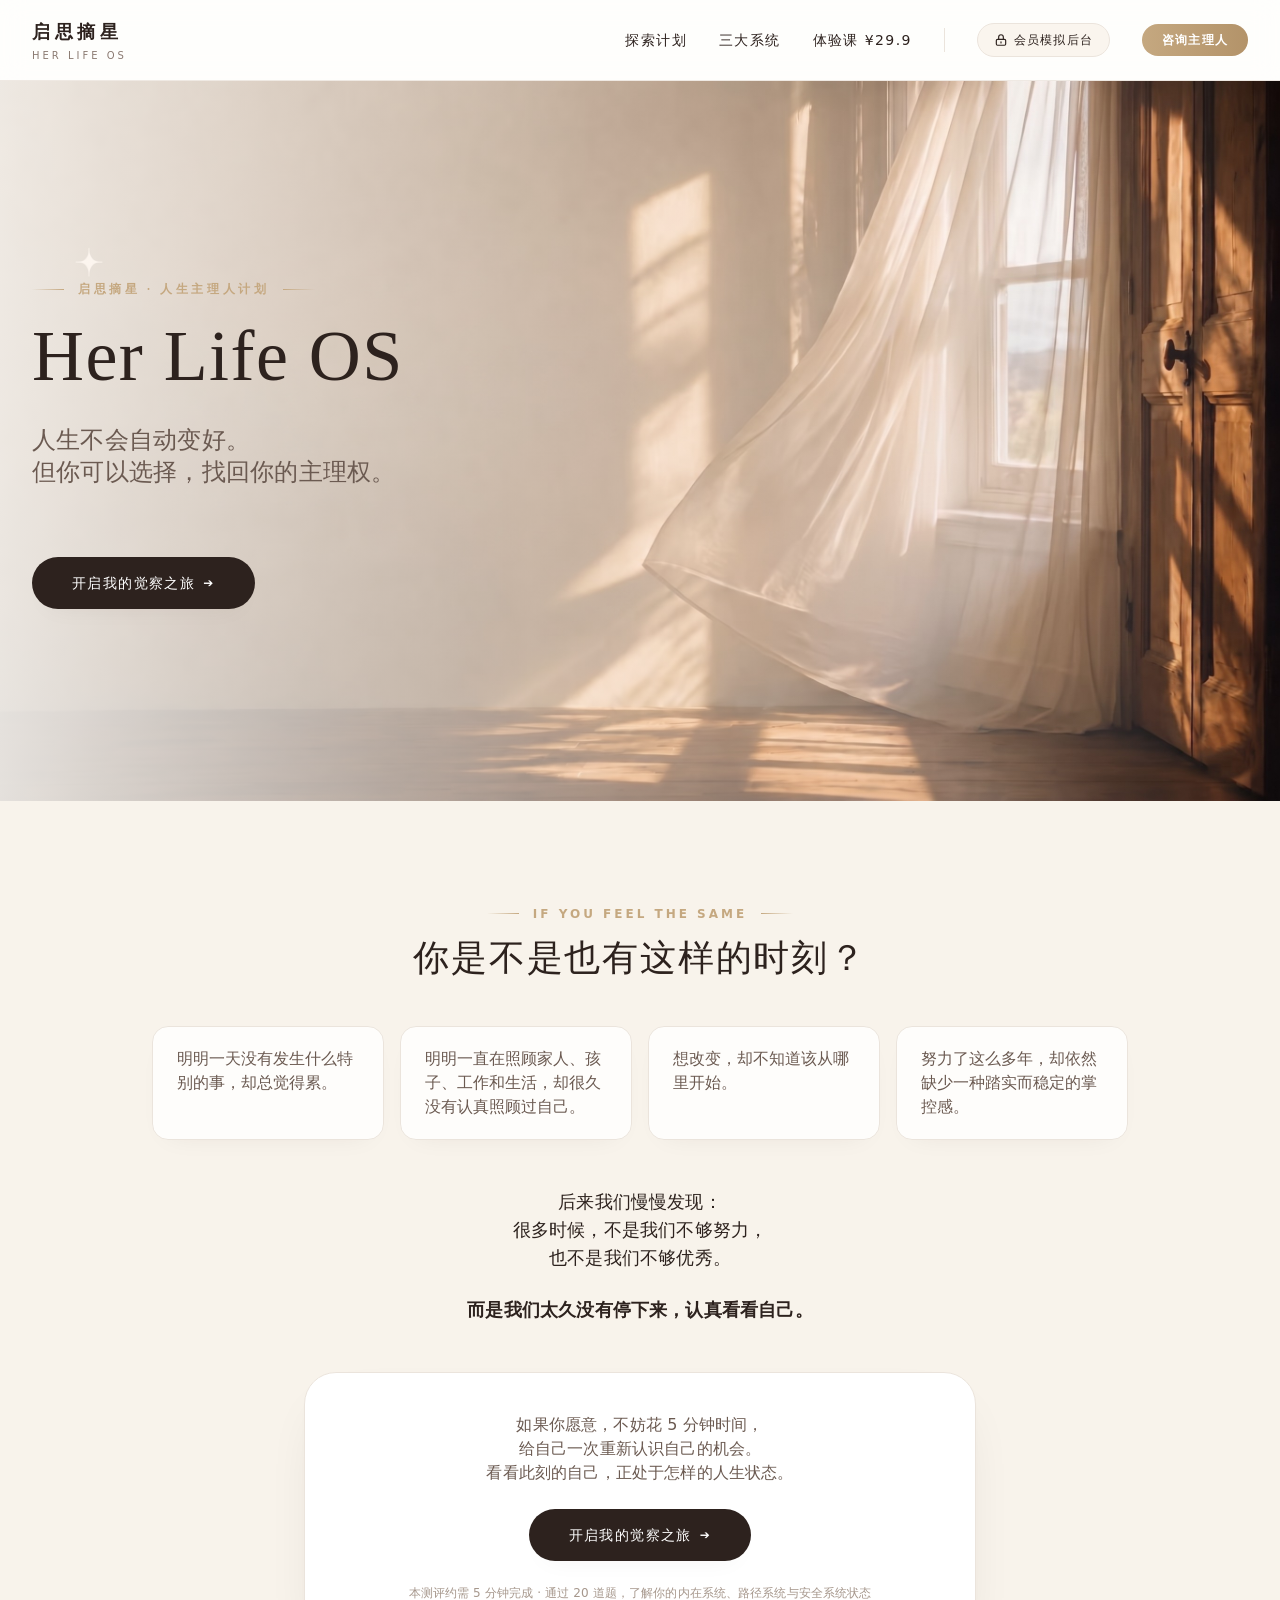
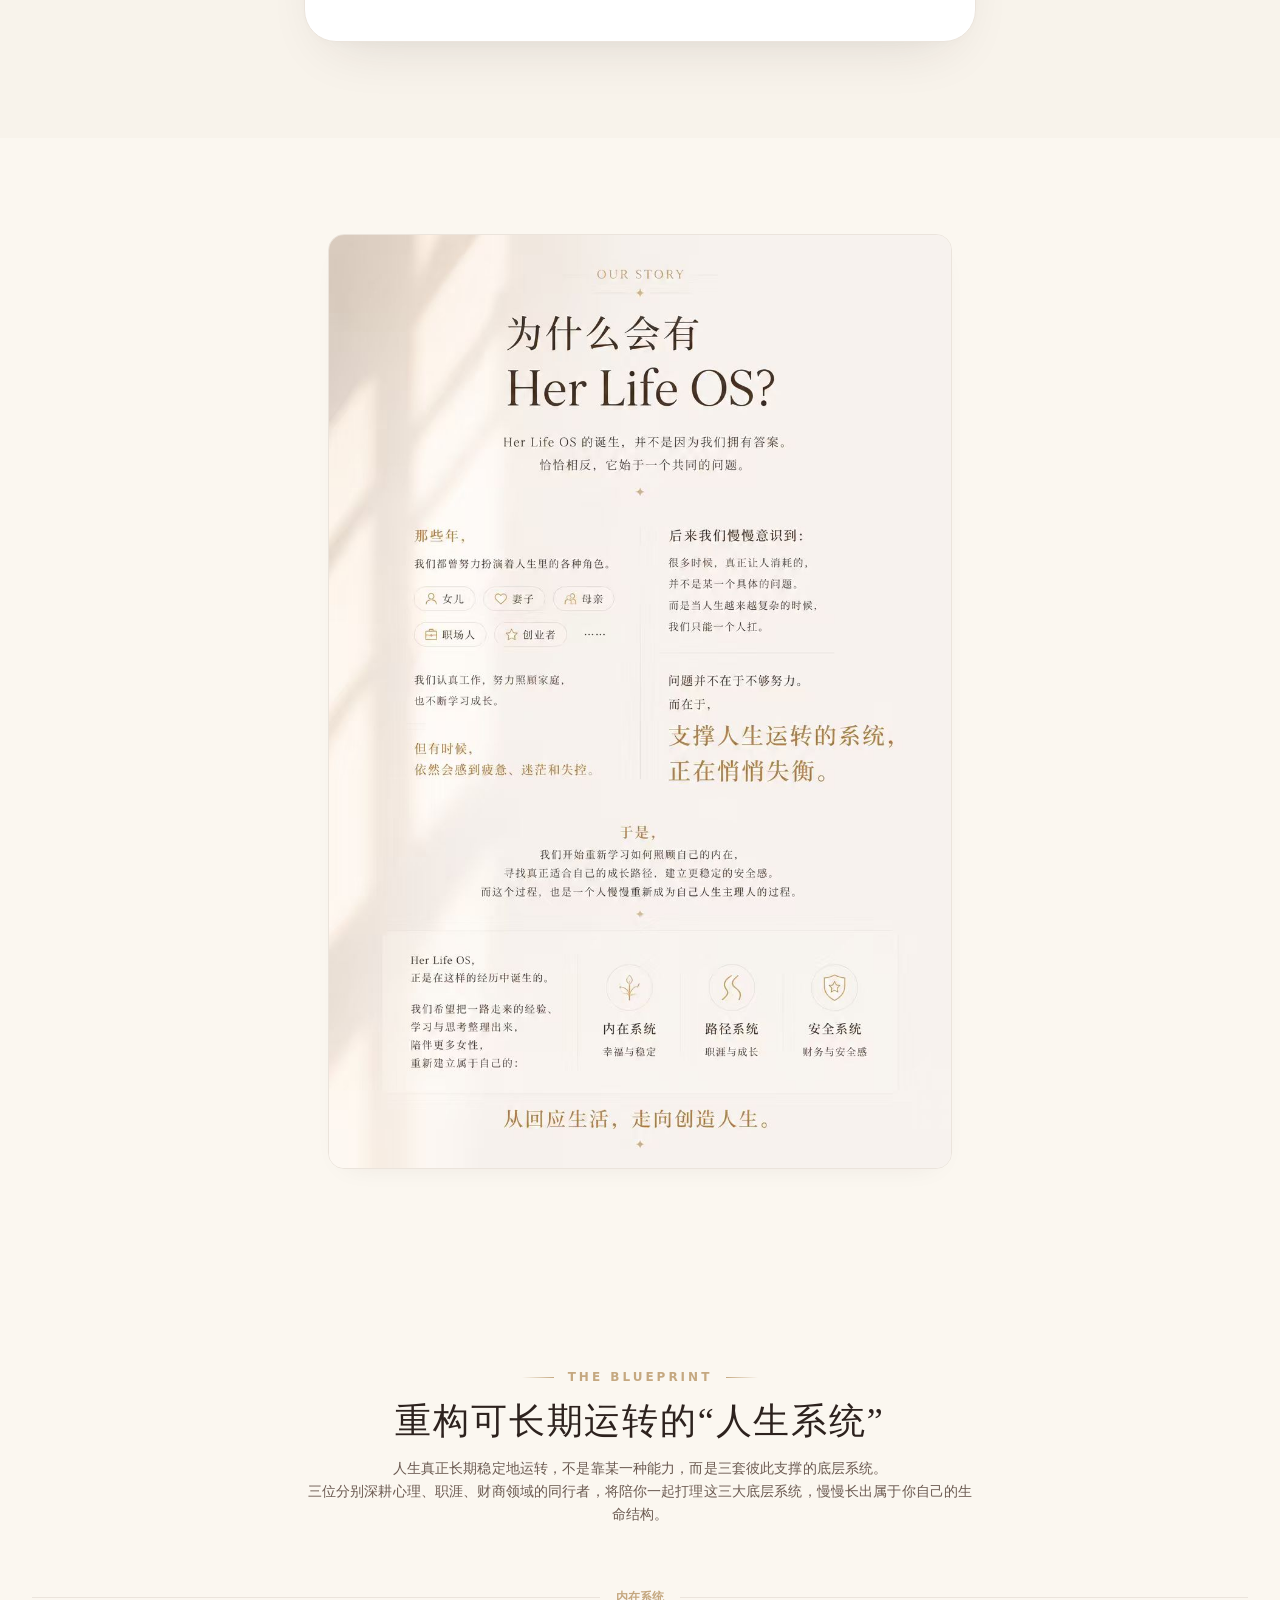
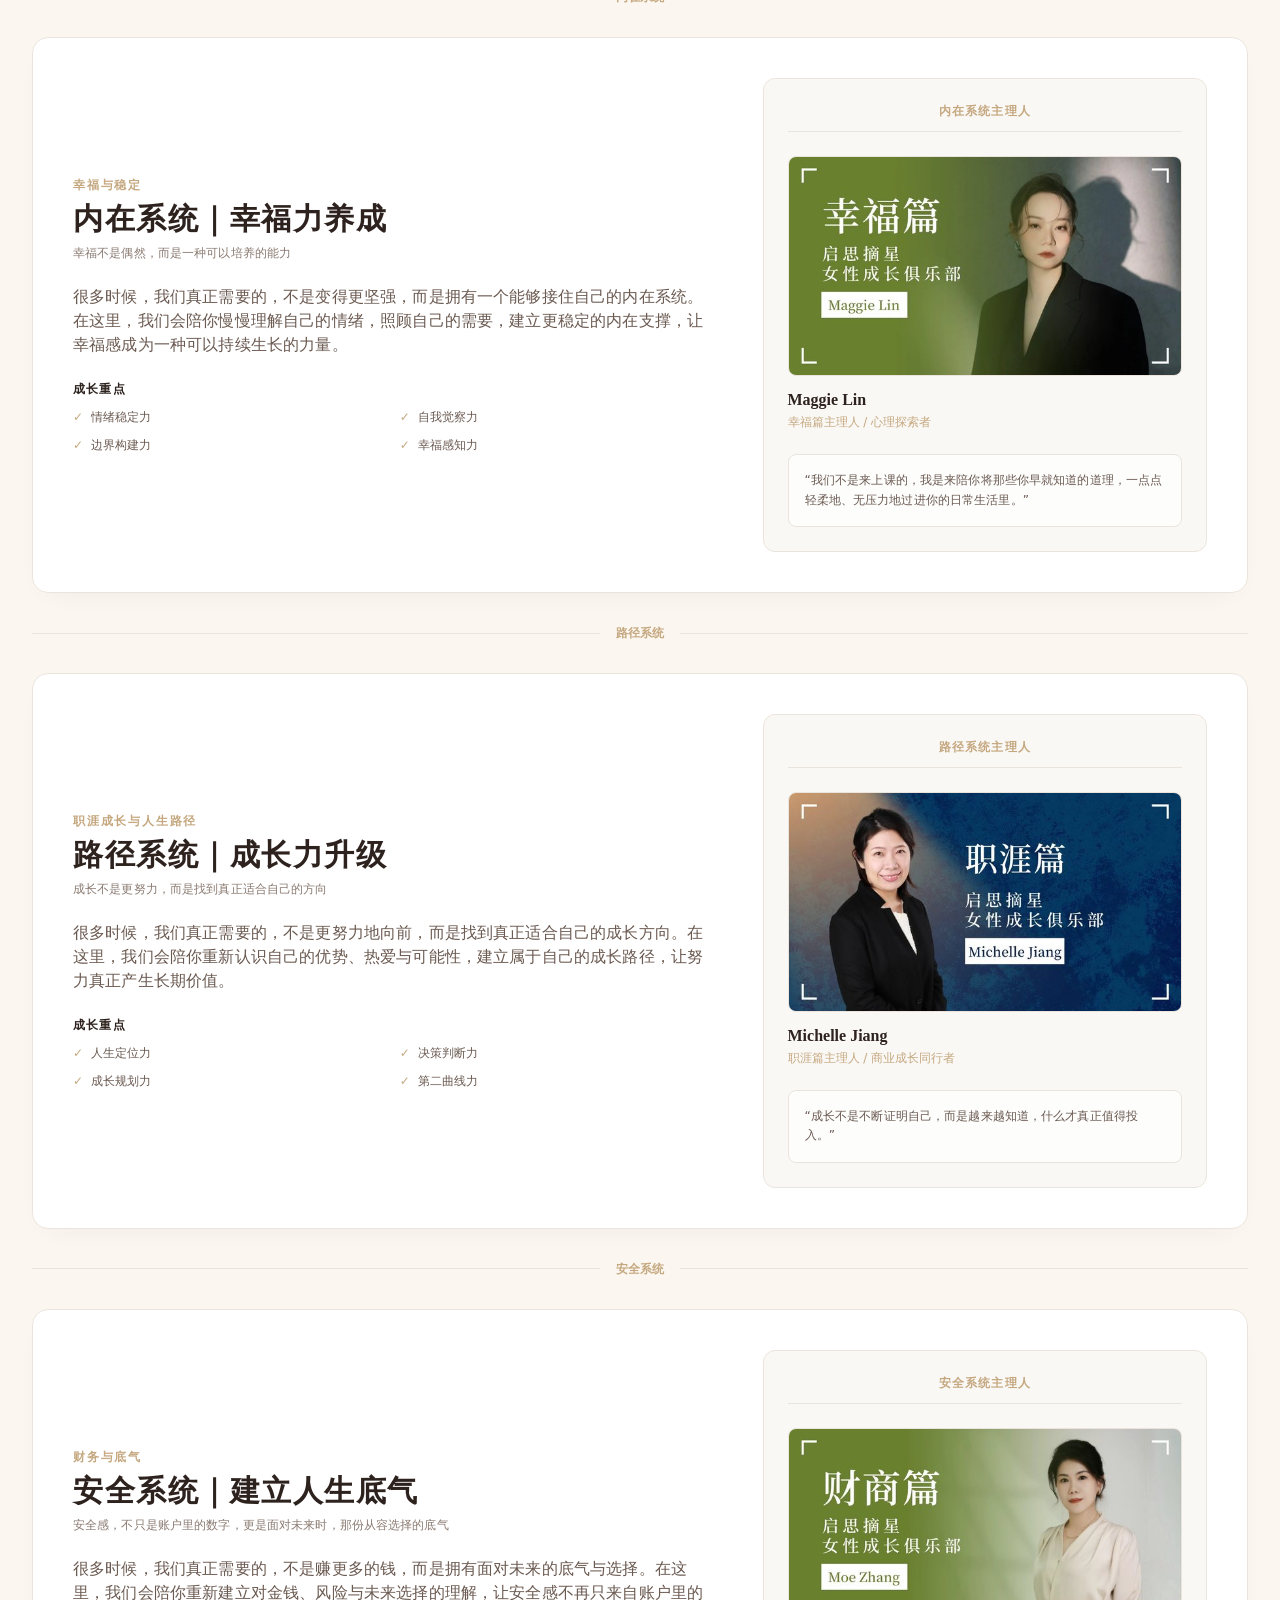
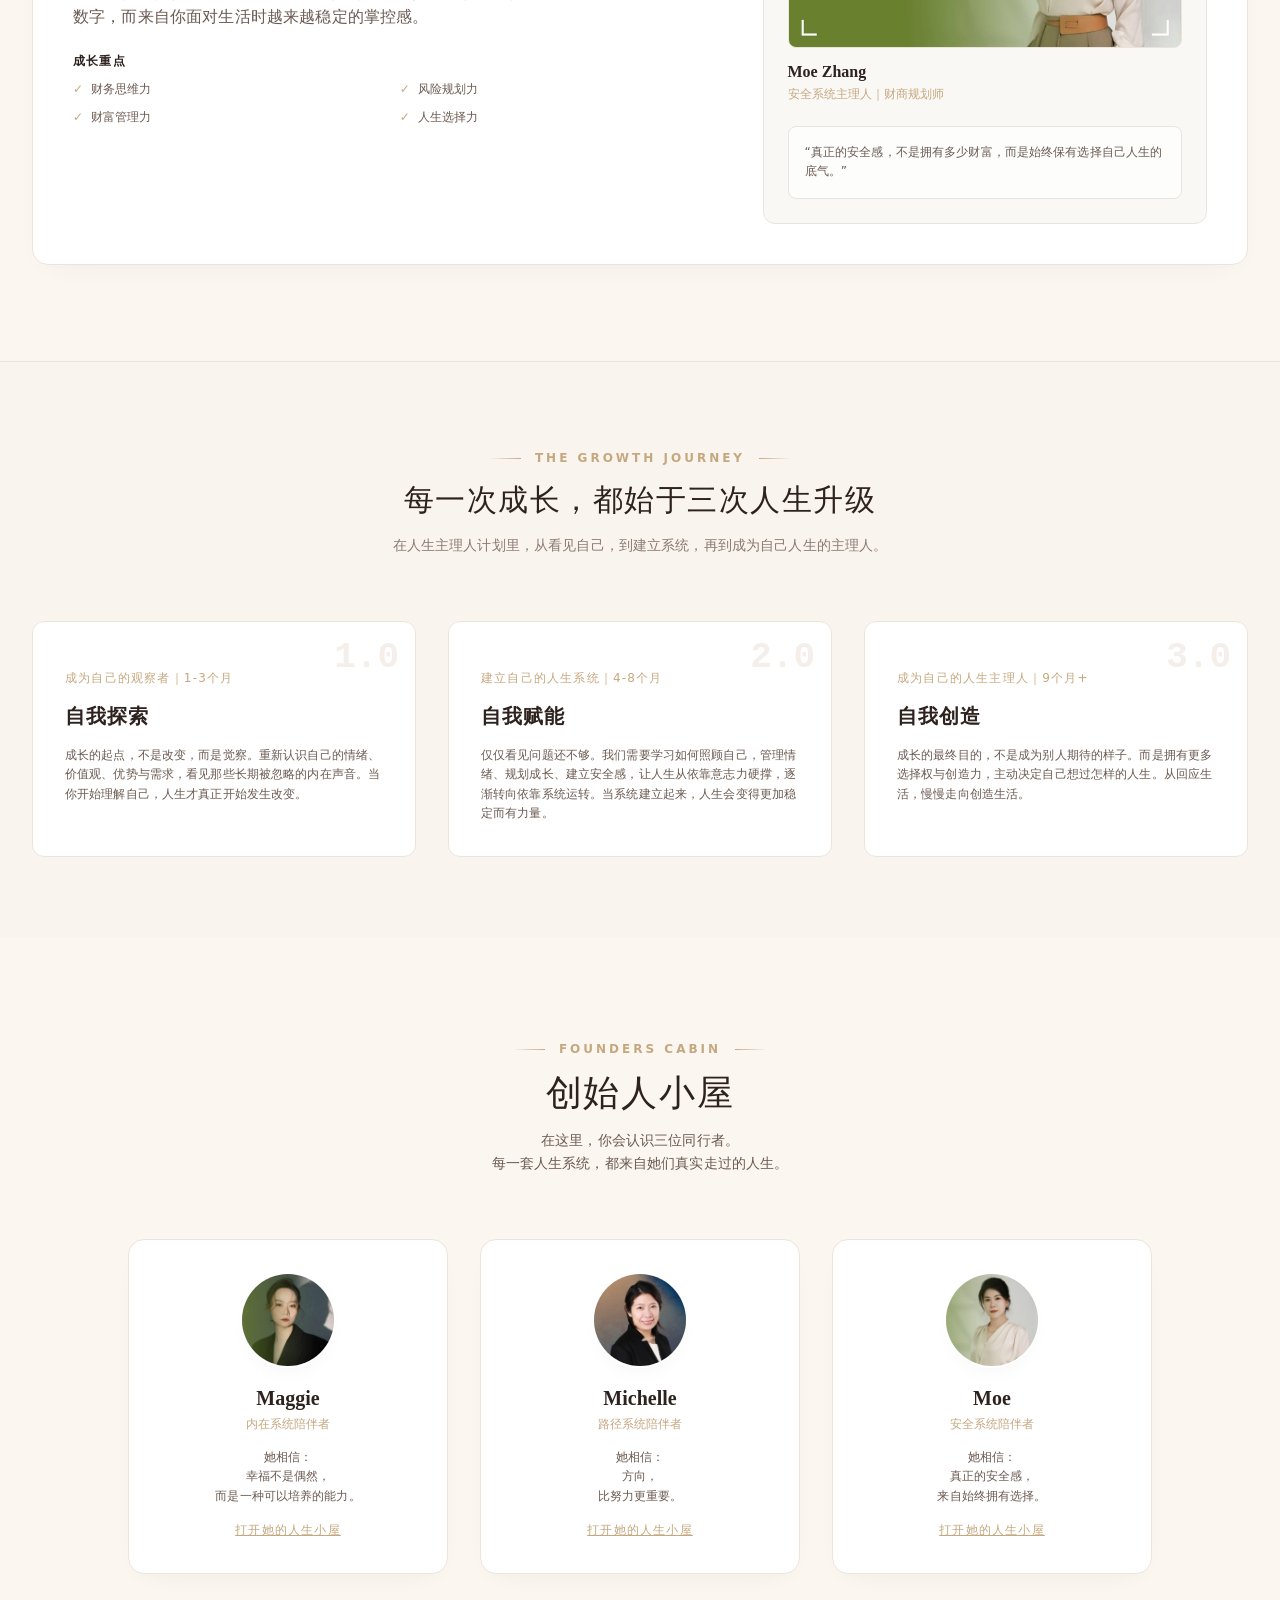
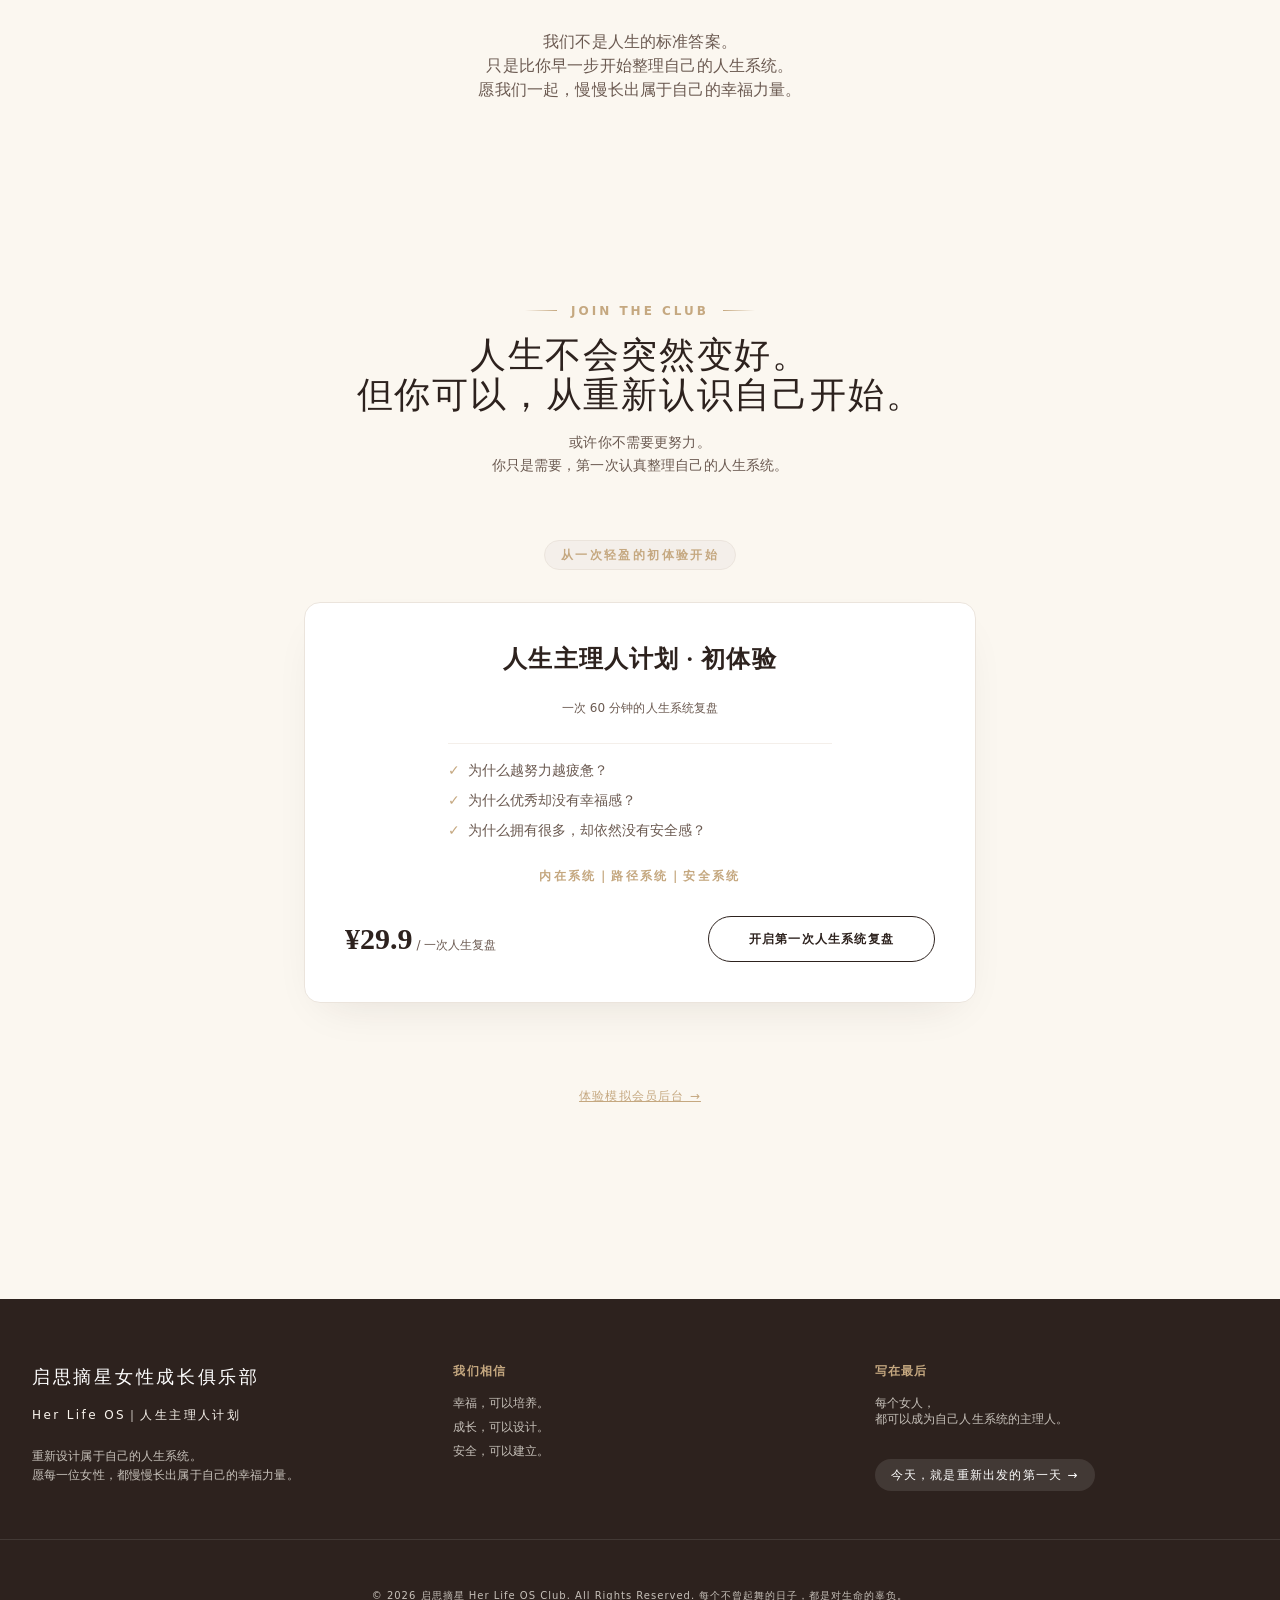
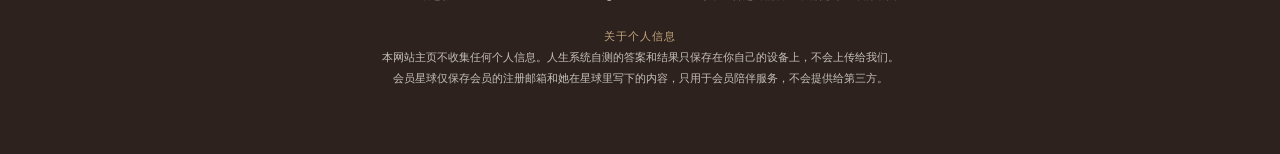
==== index.html @ 141ee5c8 "主页：删除没有入口的旧会员后台原型（约 400 行） Co-Authored-By: Claude Fable 5.2 <noreply@anthropic.com>" ====
<!DOCTYPE html>
<html lang="zh-CN" class="scroll-smooth">
<head>
  <meta charset="UTF-8">
  <meta name="viewport" content="width=device-width, initial-scale=1.0">
  <title>启思摘星 Her Life OS — 人生系统主理人计划</title>
  <meta name="description" content="启思摘星女性成长俱乐部｜Her Life OS 人生主理人计划。从内在系统、路径系统、安全系统出发，重新设计属于自己的人生系统。">
  <meta property="og:type" content="website">
  <meta property="og:url" content="https://herlifeosclub.com/">
  <meta property="og:title" content="启思摘星 Her Life OS — 人生系统主理人计划">
  <meta property="og:description" content="每个女人，都可以成为自己人生系统的主理人。从内在、路径、安全三大系统出发，重新认识自己。">
  <meta property="og:image" content="https://herlifeosclub.com/images/img01.jpg">
  
  <!-- 1. 采用无拦截风险、全球极速 CDN 的静态 Tailwind CSS 样式表，彻底解决 iOS Safari 脚本封杀导致的白屏 -->
  <link rel="stylesheet" href="style.css">
  
  <!-- 2. 挂载 Alpine.js 用于交互 (带 defer 按序延迟启动) -->
  

  <!-- 3. 为静态 Tailwind 补充专属的 custom 调色板与 iPhone WebKit 兼容地基 -->
  






  <style>
    /* v2 修改建议 */
    html, body { background-color: #FBF7F0 !important; color: #2D221E; }
    #about{min-height:80vh !important;}
    .hero-overlay{background:linear-gradient(to bottom, rgba(253,251,247,0.80), rgba(253,251,247,0.55) 50%, rgba(253,251,247,0.92)) !important;}
    @media(min-width:1024px){.hero-overlay{background:linear-gradient(to right, rgba(253,251,247,0.88), rgba(253,251,247,0.35) 55%, transparent) !important;}}
    .av-noimg{display:flex;align-items:center;justify-content:center;}
    .av-noimg::after{content:attr(data-n);font-family:Georgia,'Songti SC',serif;font-size:14px;letter-spacing:.04em;color:#7A5C44;}
    /* 创始人小屋：网页文字版（素材取自 Maggie 设计的原图） */
    .f-modal-box{max-width:860px !important;}
    #modal-maggie .f-modal-box,#modal-maggie .f-modal-close{background:#FBF7F3;}
    #modal-michelle .f-modal-box,#modal-michelle .f-modal-close{background:#F9F5F2;}
    #modal-moe .f-modal-box,#modal-moe .f-modal-close{background:#F8F3EF;}
    .cabin{position:relative;overflow:hidden;padding:4px 22px 26px;color:#33291F;font-size:15px;line-height:1.95;border-radius:0 0 20px 20px;}
    .cabin,.cabin *{box-sizing:border-box;}
    .cabin p{margin:0;} .cabin ul{margin:0;padding:0;list-style:none;}
    .cabin img{mix-blend-mode:multiply;}
    .cb-plant{position:absolute;top:0;right:0;height:250px;width:auto;pointer-events:none;-webkit-mask-image:linear-gradient(to bottom,#000 80%,transparent),linear-gradient(to left,#000 45%,transparent);-webkit-mask-composite:source-in;mask-image:linear-gradient(to bottom,#000 80%,transparent),linear-gradient(to left,#000 45%,transparent);mask-composite:intersect;}
    .cb-head{position:relative;text-align:center;}
    .cb-title{font-family:'Songti SC','Noto Serif SC','Source Han Serif SC','STSong',Georgia,serif !important;font-size:28px;letter-spacing:.14em;color:#2D221E;font-weight:700;margin:0;}
    .cb-sub{font-size:13px;letter-spacing:.22em;color:#5B6B4A;margin-top:6px !important;}
    .cb-quote{font-family:'Songti SC','Noto Serif SC','Source Han Serif SC','STSong',Georgia,serif;font-size:20px;line-height:1.8;color:#4A5D3A;font-weight:600;margin:18px 0 6px !important;}
    .cb-quote::before{content:'“';color:#B0764A;margin-right:.2em;font-size:1.5em;line-height:0;vertical-align:-.2em;}
    .cb-quote::after{content:'”';color:#B0764A;margin-left:.1em;font-size:1.5em;line-height:0;vertical-align:-.2em;}
    .cb-portrait{display:block;width:220px;max-width:62%;height:auto;margin:10px auto 0;}
    .cb-sign{display:block;height:46px;width:auto;margin:2px auto 8px;}
    .cb-creds li{font-size:14.5px;line-height:1.7;padding:3px 0;}
    .cb-creds li::before{content:'✦';color:#B0764A;font-size:.7em;margin-right:.6em;vertical-align:.15em;}
    .cb-explore{margin-top:12px;padding-top:12px;border-top:1px solid #EADFD5;font-size:14.5px;}
    .cb-explore b{display:block;font-family:'Songti SC','Noto Serif SC','Source Han Serif SC','STSong',Georgia,serif;letter-spacing:.1em;}
    .cb-explore i{font-style:normal;color:#B9A898;margin:0 .35em;}
    .cb-h2{font-family:'Songti SC','Noto Serif SC','Source Han Serif SC','STSong',Georgia,serif !important;text-align:center;font-size:23px;letter-spacing:.3em;color:#2D221E;margin:30px 0 14px;font-weight:700;}
    .cb-h2::after{content:'';display:block;width:56px;height:1px;background:#C5A880;margin:10px auto 0;}
    .cb-row{border-top:1px solid #EADFD5;padding:20px 0;}
    .cb-k{display:flex;align-items:center;gap:12px;margin-bottom:10px;}
    .cb-n{font-family:Georgia,'Times New Roman',serif;font-size:32px;line-height:1;color:#4A5D3A;}
    .cb-k svg{width:30px;height:30px;flex:none;fill:none;stroke:#B0764A;stroke-width:1.2;stroke-linecap:round;stroke-linejoin:round;}
    .cb-k b{font-family:'Songti SC','Noto Serif SC','Source Han Serif SC','STSong',Georgia,serif;font-size:17px;line-height:1.55;color:#2D221E;}
    .cb-k b br{display:none;}
    .cb-t p+p,.cb-t ul+p,.cb-t p+ul{margin-top:.7em;}
    .cb-t em{font-style:normal;font-weight:700;color:#4A5D3A;}
    .cb-t li{padding-left:1.2em;position:relative;letter-spacing:.06em;}
    .cb-t li::before{content:'';position:absolute;left:.2em;top:.85em;width:6px;height:6px;border-radius:50%;background:#4A5D3A;}
    .cb-big{font-family:'Songti SC','Noto Serif SC','Source Han Serif SC','STSong',Georgia,serif;font-size:20px;font-weight:700;color:#4A5D3A;letter-spacing:.06em;}
    .cb-card{background:#F2E8DF;border-radius:18px;overflow:hidden;margin-top:6px;}
    .cb-card img{display:block;width:100%;height:150px;object-fit:cover;mix-blend-mode:normal;-webkit-mask-image:linear-gradient(to bottom,#000 55%,transparent);mask-image:linear-gradient(to bottom,#000 55%,transparent);}
    .cb-card>div{padding:6px 22px 18px;}
    .cb-c1 b{display:block;font-family:'Songti SC','Noto Serif SC','Source Han Serif SC','STSong',Georgia,serif;font-size:19px;letter-spacing:.1em;color:#2D221E;margin-bottom:6px;}
    .cb-c2{border-top:1px dashed #DCCDBF;padding-top:16px !important;font-family:'Kaiti SC','STKaiti','KaiTi','Songti SC','Noto Serif SC','Source Han Serif SC','STSong',Georgia,serif;font-size:18px;line-height:1.9;letter-spacing:.12em;color:#4A5D3A;}
    .cb-c2 span{display:block;text-align:right;font-family:'Snell Roundhand','Segoe Script','Brush Script MT',cursive;font-size:20px;letter-spacing:0;color:#B0764A;}
    .cb-more{background:#F3EBE4;border-radius:16px;margin-top:12px;padding:12px 18px;display:flex;flex-wrap:wrap;justify-content:center;align-items:center;gap:4px 18px;font-size:14.5px;}
    .cb-more b{font-family:'Songti SC','Noto Serif SC','Source Han Serif SC','STSong',Georgia,serif;letter-spacing:.12em;}
    .cb-orig{display:block;text-align:center;margin-top:16px;font-size:12px;letter-spacing:.15em;color:#9A8070;text-decoration:underline;text-underline-offset:4px;}
    @media(max-width:719px){.f-modal-overlay{padding:.6rem !important;}.f-modal-box{max-height:94vh !important;}}
    @media(min-width:720px){
      .cabin{padding:8px 44px 34px;}
      .cb-plant{height:300px;}
      .cb-head{display:grid;grid-template-columns:1fr 230px 1fr;gap:26px;align-items:center;text-align:left;padding-right:34px;}
      .cb-portrait{width:100%;max-width:none;margin:0;}
      .cb-sign{margin:0 0 10px;}
      .cb-quote{margin-top:26px !important;}
      .cb-row{display:grid;grid-template-columns:250px 1fr;gap:26px;padding:24px 0;}
      .cb-k{align-items:flex-start;margin:0;} .cb-k b br{display:inline;} .cb-k b{padding-top:2px;}
      .cb-t .ln{display:block;}
      .cb-card{display:grid;grid-template-columns:210px 1.05fr 1fr;align-items:center;}
      .cb-card img{height:100%;min-height:170px;-webkit-mask-image:linear-gradient(to right,#000 55%,transparent);mask-image:linear-gradient(to right,#000 55%,transparent);}
      .cb-card>div{padding:20px 22px;}
      .cb-c1 .ln{display:block;}
      .cb-c2{border-top:0;border-left:1px dashed #DCCDBF;font-size:16px;letter-spacing:.06em;}
      .cb-t{font-size:14.5px;}
    }
    /* 三次人生升级卡片质感 */
    .upgrade-card{cursor:pointer;transition:transform .45s cubic-bezier(.22,1,.36,1), box-shadow .45s ease, border-color .45s ease, background-color .45s ease;}
    .upgrade-card::before{content:'';position:absolute;top:0;left:0;right:0;height:3px;background:linear-gradient(90deg,transparent 8%,#C5A880 50%,transparent 92%);opacity:0;transition:opacity .45s ease;}
    .upgrade-card::after{content:'';position:absolute;inset:0;background:radial-gradient(120% 90% at 85% 0%, rgba(197,168,128,0.10), transparent 55%);opacity:0;transition:opacity .45s ease;pointer-events:none;}
    .upgrade-card:hover{transform:translateY(-8px);border-color:#C5A880 !important;box-shadow:0 32px 64px -28px rgba(45,34,30,0.28), 0 0 0 1px rgba(197,168,128,0.30) !important;}
    .upgrade-card:hover::before,.upgrade-card:hover::after{opacity:1;}
    .upgrade-card:active{transform:translateY(-3px) scale(0.985);}
    .upgrade-card .up-num{transition:color .45s ease, transform .45s cubic-bezier(.22,1,.36,1);}
    .upgrade-card:hover .up-num{color:#E3CFA6 !important;transform:scale(1.12) translateY(-2px);}
  </style>
</head>
<body class="bg-bgWarm text-primary font-sans selection:bg-accent-light selection:text-primary relative overflow-x-hidden">

  <!-- ==========================================
      👑 ALPINEJS 全局状态管理器 (合并官网、会员模拟、20题精细自测状态)
      ========================================== -->
  <div x-data="{
    viewMode: 'visitor', // visitor: 品牌官网 | member: 会员后台 | quiz: 20题自测状态
    mobileMenuOpen: false,
    contactModalOpen: false,
    
    activeSystem: 'inner',
    founderOpen: null,
    
    // 会员中心 Tab
    memberTab: '自习室',
    isPlaying: false,
    audioProgress: 35,
    myAssignment: '',
    assignmentSubmitted: false,
    
    // 每日重启打卡
    dailyEnergy: '⛅ 正常运行',
    dailyIntention: '',
    meditationChecked: false,
    readingChecked: false,
    reflectionChecked: false,
    dailyLogSubmitted: false,
    unlockedBadge: false,
    
    // 1对3创始陪伴舱：第4人是会员自己，前3人正是俱乐部的 3 位联合创始人！(Maggie, Michelle, Moe)
    groupFlowers: { Maggie: 12, Michelle: 8, Moe: 15, You: 6 },
    receivedFlowers: { Maggie: false, Michelle: false, Moe: false },
    
    // 🌟 星愿瓶 - 分类收集星星
    starJar: {
        checkin: 0,   // 打卡星 (dusty rose)
        learn: 0,     // 学习星 (warm yellow)
        feel: 0,      // 感触星 (sage green)
        insight: 0    // 洞见星 (brown)
    },
    totalStars() {
        return this.starJar.checkin + this.starJar.learn + this.starJar.feel + this.starJar.insight;
    },
    addStar(type) {
        if (this.starJar[type] !== undefined) {
            this.starJar[type]++;
            this.saveStarJar();
            this.spawnStar(type);
        }
    },
    saveStarJar() {
        try { localStorage.setItem('hlos_starjar', JSON.stringify(this.starJar)); } catch(e){}
    },
    loadStarJar() {
        try {
            const s = localStorage.getItem('hlos_starjar');
            if (s) this.starJar = JSON.parse(s);
        } catch(e){}
    },
    spawnStar(type) {
        const colors = { checkin:'#EFA6B8', learn:'#F0C95E', feel:'#9FCBA6', insight:'#A6B6E6' };
        const jar = document.getElementById('star-jar-stars');
        if (!jar) return;
        const star = document.createElement('div');
        star.textContent = '★';
        star.style.cssText = `position:absolute;color:${colors[type]};text-shadow:0 -1px 0 rgba(255,255,255,0.5),0 1.5px 2px rgba(90,60,40,0.3);font-size:${14+Math.random()*8}px;left:${15+Math.random()*70}%;top:-20px;opacity:0;transition:all 1.2s cubic-bezier(.3,.7,.4,1);pointer-events:none;`;
        jar.appendChild(star);
        requestAnimationFrame(() => {
            star.style.top = `${40+Math.random()*50}%`;
            star.style.opacity = '1';
        });
    },
    encourageText() {
        const t = this.totalStars();
        if (t === 0) return '你的星空，正在等待第一颗星 ✦';
        if (t < 5) return '星星开始亮起来了，继续呀 ✦';
        if (t < 15) return '你的星空越来越亮了 ✦';
        if (t < 30) return '好闪耀！你在认真经营自己的人生 ✦';
        return '满天星光，都是你努力的痕迹 ✦';
    },
    
    // ==========================================
    // 🌸 20题人生系统精细自测专属 Alpine 状态与数据
    // ==========================================
    quizIndex: 0,
    quizFinished: false,
    quizAnswers: [],
    quizScores: { inner: 0, path: 0, safety: 0 },
    quizCountMap: { inner: 7, path: 7, safety: 6 },
    quizKeyMap: { inner: '内在系统', path: '路径系统', safety: '安全系统' },
    analysisResult: { typeName: '', typeIcon: '', summary: '', body: '', invite: '' },
    
    // 经过柔化重塑、充满温度的 20 题温润觉察题库
    questions: [
        // ==================== 内在系统 (inner: 7题) ====================
        { 
            text: '在独处或闲下来的时候，我能安享片刻的平静，而不会总觉得有股焦虑催着自己去忙点什么。', 
            hint: '是否一停下来不忙碌，就会产生“虚度光阴”的自责与负罪感？',
            type: 'inner', 
            category: '内在感知' 
        },
        { 
            text: '当情绪低落或波动时，我能温柔地抱抱自己，而不是责怪自己“太敏感”或“不够坚强”。', 
            hint: '情绪低落时，习惯性选择理智压抑、逃避它，或者责备自己不够坚强。',
            type: 'inner', 
            category: '情绪自洽' 
        },
        { 
            text: '面对身边的声音、期待或评判，我有一道温和的保护网，不太会轻易怀疑自己的价值。', 
            hint: '经常因为伴侣、同事或老板的一句负面反馈，陷入整天的自我反省与心神内耗。',
            type: 'inner', 
            category: '心理边界' 
        },
        { 
            text: '在感到累的时候，我能坦然、不带负罪感地拒绝一些请求，不再为了“懂事”一味迁就别人。', 
            hint: '即使已经精疲力竭，在面对无理要求时，也会因为面子或责任勉强答应、事后后悔。',
            type: 'inner', 
            category: '自我主权' 
        },
        { 
            text: '如果生活突然出现意外、计划被打乱，我能允许自己先有个缓冲，然后慢慢找回生活的呼吸感。', 
            hint: '哪怕遇到一个非常微小的突发插曲，你整周的精神和生活秩序都会随之脱轨吗？',
            type: 'inner', 
            category: '系统弹性' 
        },
        { 
            text: '我生命里有属于自己的“安全树屋”——哪怕只是一个小小爱好，能让系统真正蓄满电力。', 
            hint: '你是否拥有不带任何目的、单纯因为自我喜悦而呼吸和放松的时间？',
            type: 'inner', 
            category: '能量补给' 
        },
        { 
            text: '当身体发出疲惫、紧绷的信号时，我能坦然地允许自己按下暂停键好好休息，不觉得这是“偷懒”。', 
            hint: '失眠频发、肩颈酸痛，但你依然对自己说“咬牙撑住，忙完这段时间再说”。',
            type: 'inner', 
            category: '身心链接' 
        },
        
        // ==================== 路径系统 (path: 7题) ====================
        { 
            text: '我对未来 3-5 年的生活状态，有比较清晰的想象和可落地的计划。', 
            hint: '你是否感觉一直在被生活拖着走、被动“应答”生活，而缺乏掌控方向的踏实感？',
            type: 'path', 
            category: '成长愿景' 
        },
        { 
            text: '在现在的日常里，我能隐约感受到自我的成长和内在价值，而不仅是机械地在打卡上班。', 
            hint: '每天都在从事可复制、机械式的空转劳作，内心逐渐被无意义感吞噬、感到疲惫。',
            type: 'path', 
            category: '智性成长' 
        },
        { 
            text: '除了手头的主线工作，我内心也渴望、或正在尝试摸索一些真正有热情、能长期生长的“小可能”。', 
            hint: '想过开辟新可能，但常因“不知能做什么、怕走错路、没有精力”而停在原地。',
            type: 'path', 
            category: '第二曲线' 
        },
        { 
            text: '面对年龄压力或各种社会竞争，我内心深处依然保有一份底气，相信自己独特的、带不走的核心特质。', 
            hint: '对未来的变数感到极度焦虑，总觉得缺乏一项“随身携带、不依附平台”的核心手艺。',
            type: 'path', 
            category: '核心能力' 
        },
        { 
            text: '在被琐事填满的生活中，我依然能为自己保留哪怕一小段不被打扰的时光，用来吸收新知或静静思考。', 
            hint: '整天被工作群组和零散家务压榨干所有精力，根本抽不出半个小时进行高质量的自我迭代。',
            type: 'path', 
            category: '精力隔离' 
        },
        { 
            text: '我身边的朋友和社交圈，能带给我温和的滋养和有深度的交流，而不是让我在聚会完反而更觉累心。', 
            hint: '社交常常沦为无止境的八卦、攀比或低能倾听，聚会结束后反而倍感空虚。 ',
            type: 'path', 
            category: '成长圈层' 
        },
        { 
            text: '在面对人生中重要的关口时，我能够静下心来听一听内在的声音，做出真正不违背自己心愿的选择。', 
            hint: '换工作、买房、结婚...每一次选择，是因为“大家都是这样”，还是出自你心？',
            type: 'path', 
            category: '决策主权' 
        },
        
        // ==================== 安全系统 (safety: 6题) ====================
        { 
            text: '对于自己的财务状况，我心里有一本清爽的账，清楚知道自己手里握着多少底牌、每月流入流出多少。', 
            hint: '潜意识有些害怕看账单，对具体开支和储蓄增减缺乏精准规划，选择闭上眼模糊应付。',
            type: 'safety', 
            category: '财务觉知' 
        },
        { 
            text: '即使当前的收入被迫按下暂停，我拥有的备用保障，也足够支撑我过好接下来半年体面、温饱的生活。', 
            hint: '一旦工作停摆、项目中止，存款数字带来的恐慌是否会让你立刻感到无法呼吸？',
            type: 'safety', 
            category: '风险冗余' 
        },
        { 
            text: '我为自己或家庭构建了最基础的安全防护（比如合理的健康险或流动资产），能够从容面对可能的变故。', 
            hint: '内心总是害怕生病，害怕自己发生变故后会拖累家庭，却因为拖延没有做出科学规划。',
            type: 'safety', 
            category: '底层防线' 
        },
        { 
            text: '我与物质的关系是放松而理智的，极少在心情沮丧或焦虑时，通过报复性消费来释放压力。', 
            hint: '工作委屈、深夜难受时，总想通过报复性买贵衣服、海量网购或暴饮暴食来寻找代偿。',
            type: 'safety', 
            category: '消费哲学' 
        },
        { 
            text: '在面对重要、或大额的财务分配决策时，我能够坦诚表达内心主张，拥有一份平等的、说“无悔决策”的底气。', 
            hint: '因为经济权相对缺失或让渡，在面临财务主张时常感到底气不足、习惯妥协迁就。',
            type: 'safety', 
            category: '物质底牌' 
        },
        { 
            text: '账户里存留的数字和安全壁垒，能带给我安然入睡的定力，不会经常为未来的生活感到恐慌不安。', 
            hint: '经常因数字没达到期望而产生匮乏感，甚至无法安然入睡，对衰老或意外始终感到惊恐。',
            type: 'safety', 
            category: '财务心理' 
        }
    ],

    nextQuiz(score, type) {
        this.quizAnswers[this.quizIndex] = { score, type };
        if (this.quizIndex < this.questions.length - 1) {
            this.quizIndex++;
        } else {
            this.calculateQuizScores();
            this.analysisResult = this.getFinalAnalysis();
            this.quizFinished = true;
            // 存下结果：入会后第一次登录会员页时，用来帮她预先选好测评类型
            try { localStorage.setItem('hlos_quiz_type', this.analysisResult.typeName); } catch (e) {}
        }
    },
    prevQuiz() {
        if (this.quizIndex > 0) {
            this.quizIndex--;
        }
    },
    calculateQuizScores() {
        this.quizScores = { inner: 0, path: 0, safety: 0 };
        this.quizAnswers.forEach(ans => {
            if (ans) {
                this.quizScores[ans.type] += ans.score;
            }
        });
    },
    getFinalAnalysis() {
        // ===== 可调阈值：整体偏低的判定线（5分量表下的题均分）=====
        // 总体题均分 < LOW_SCORE_THRESHOLD 判定为「全面蓄力型」。
        // 建议区间 2.75–3.25，先用 3.0 上线，积累真实答题数据后再校准。
        const LOW_SCORE_THRESHOLD = 3.0;
        // 均衡度阈值：三系统百分比差 <= BALANCE_SPREAD 视为均衡。
        const BALANCE_SPREAD = 12;

        let pct = {
            inner: Math.round(this.quizScores.inner / (this.quizCountMap.inner * 5) * 100),
            path: Math.round(this.quizScores.path / (this.quizCountMap.path * 5) * 100),
            safety: Math.round(this.quizScores.safety / (this.quizCountMap.safety * 5) * 100)
        };
        let vals = [pct.inner, pct.path, pct.safety];
        let spread = Math.max(vals[0], vals[1], vals[2]) - Math.min(vals[0], vals[1], vals[2]);

        // 总体题均分 = 三系统总得分 / 总题数（20）。正向计分，越同意分越高，已核对无反向题。
        let totalScore = this.quizScores.inner + this.quizScores.path + this.quizScores.safety;
        let totalItems = this.quizCountMap.inner + this.quizCountMap.path + this.quizCountMap.safety;
        let avgScore = totalScore / totalItems;

        // 最低系统判定：并列时先比系统内最低单题分，仍并列则固定优先级 内在 > 路径 > 安全。
        let lowest = 'inner';
        if (pct.path < pct[lowest]) lowest = 'path';
        if (pct.safety < pct[lowest]) lowest = 'safety';
        // 并列处理：若有系统与当前 lowest 的百分比相同，用「系统内最低单题分」打破并列。
        let minItemOf = (type) => {
            let scores = this.quizAnswers.filter(a => a && a.type === type).map(a => a.score);
            return scores.length ? Math.min(...scores) : 5;
        };
        ['inner', 'path', 'safety'].forEach(t => {
            if (pct[t] === pct[lowest] && t !== lowest) {
                if (minItemOf(t) < minItemOf(lowest)) lowest = t;
                // 仍并列则维持固定优先级顺序（inner > path > safety，即不覆盖已选的更高优先项）
            }
        });

        // ===== 第一步：整体是否偏低 → 全面蓄力型 =====
        if (avgScore < LOW_SCORE_THRESHOLD) {
            return {
                typeName: '全面蓄力型',
                typeIcon: '✦',
                summary: '你的人生系统，最近可能更多是在依靠意志力维持。内在、路径与安全三个系统，都到了值得被重新照顾、慢慢蓄力的时候。',
                body: '能一路走到这里，说明你其实已经付出了很多。只是现阶段，三个系统给予你的支撑都还不够充分：你可能容易疲惫，对下一步有些模糊，面对未来时也缺少一点确定感。这并不意味着你不够好，而是过去的你，更多依靠自己扛住生活，还没有建立起一套能够持续托住自己的系统。好消息是，这些能力都不是固定的，而是可以从最需要的一处开始，一点点重新搭建起来。',
                invite: '如果你愿意，可以从「第一次人生系统复盘」（60分钟初体验）开始。我们会陪你看清三个系统目前的状态，找到最值得优先照顾的那一块，让人生慢慢从“依靠意志力维持”，转向“有系统稳稳托住自己”。'
            };
        }

        // ===== 第二步：均衡且整体不低 → 平衡生长型 =====
        if (spread <= BALANCE_SPREAD) {
            return {
                typeName: '平衡生长型',
                typeIcon: '☀️',
                summary: '你的三大人生系统目前相对均衡，也已经具备继续生长的基础。',
                body: '内在、路径、安全整体均衡。你能够兼顾内在感受、成长方向与现实安全感，在面对生活变化时拥有相对从容的应对能力。未来的重点不再是修补短板，而是让已有的优势持续生长，逐渐从“回应生活”走向“创造生活”，慢慢成为自己人生的主理人。',
                invite: '☀️ 你已经站在一个很好的起点上。如果你愿意让这份优势继续生长，「第一次人生系统复盘」（60分钟初体验）会陪你把“创造生活”的方向，落成具体、可执行的下一步。'
            };
        }

        // ===== 第三步：按最低系统判定 =====
        if (lowest === 'inner') {
            return {
                typeName: '责任承载型',
                typeIcon: '✦',
                summary: '你的人生系统整体运转稳定，但长期承担较多责任，内在能量需要被优先关注与补给。',
                body: '你拥有很强的责任感与行动力，习惯照顾家庭、工作与身边的人，也总希望把事情做好。只是长时间把注意力放在外界以后，你可能已经很久没有认真照顾过自己的情绪与需求。未来最值得投入的，不是变得更努力，而是先为自己建立一个“能够接住自己的内在系统”，把自己也放回人生的重要位置。',
                invite: '你的内在系统正在邀请你，把更多关注重新带回自己。如果你愿意，一次60分钟的人生系统复盘（初体验），会陪你从“照顾好自己”这一步开始，慢慢长出属于自己的幸福力。'
            };
        } else if (lowest === 'path') {
            return {
                typeName: '生长探索型',
                typeIcon: '✦',
                summary: '你的人生系统已经具备良好的基础，但未来方向与成长路径仍有进一步探索和拓展的空间。',
                body: '你已经完成了很多人生角色的建设。但内心深处，也开始出现新的提问：我真正想要的是什么？未来的人生还能有哪些可能？这不是迷茫，而是成长开始发生的信号。未来最值得投入的，是重新连接自己的优势、热爱与长期成长方向——因为方向，往往比努力更重要。',
                invite: '你的路径系统正在邀请你，探索下一阶段的人生方向。如果你愿意，「第一次人生系统复盘」（60分钟初体验），会陪你把这些还模糊的“可能”，梳理成一条真正适合自己的成长路径。'
            };
        } else {
            return {
                typeName: '安全筑基型',
                typeIcon: '✦',
                summary: '你的人生系统整体向好，但安全感更多依赖外部条件，安全系统值得被优先关注与建设。',
                body: '你拥有不错的成长动力与生活热情。但在面对未来的不确定性时，仍然会希望拥有更多底气与选择权。安全感并不仅仅来自账户里的数字，它更来自于：对资源的管理能力、对风险的理解能力，以及对人生选择的自主权。未来最值得投入的，是为自己建立更稳定、更从容的安全底盘，让安全感来自你始终拥有“选择自己人生的底气”。',
                invite: '你的安全系统正在邀请你，为未来建立更稳定的底气与选择权。如果你愿意，可以从「第一次人生系统复盘」（60分钟初体验）开始。我们会陪你看清当前最影响安全感的那一环，把对未来的隐约焦虑，梳理成可以一步步掌控的行动方向。'
            };
        }
    },

    sendFlower(member) {
      this.groupFlowers[member]++;
    },
    receiveFlower(name) {
      if (!this.receivedFlowers[name]) {
        this.receivedFlowers[name] = true;
        this.addStar('feel');
      }
    }
  }"
  x-init="loadStarJar(); setInterval(() => { if (isPlaying) { audioProgress = audioProgress >= 100 ? 0 : audioProgress + 1 } }, 1000)"
  class="min-h-screen relative overflow-hidden">

    <!-- ==========================================
        💎 1. 顶部智性导航栏
        ========================================== -->
    <header class="sticky top-0 z-40 backdrop-blur-md bg-white/80 border-b border-[#EBE4DC]/80 transition-all duration-300">
      <div class="max-w-7xl mx-auto px-4 sm:px-6 lg:px-8 h-20 flex items-center justify-between">
        
        <div class="flex flex-col cursor-pointer" @click="viewMode = 'visitor'">
          <span class="font-serif text-lg tracking-[0.25em] text-custom-primary font-semibold">启思摘星</span>
          <span class="text-[10px] tracking-[0.3em] text-[#8A7A71] uppercase mt-0.5">Her Life OS</span>
        </div>

        <nav class="hidden md:flex items-center space-x-8">
          <a href="#about" @click="viewMode = 'visitor'" class="text-sm tracking-widest text-custom-primary hover:text-custom-accent transition-colors">探索计划</a>
          <a href="#systems" @click="viewMode = 'visitor'" class="text-sm tracking-widest text-custom-primary hover:text-custom-accent transition-colors">三大系统</a>
          <a href="#offer" @click="viewMode = 'visitor'" class="text-sm tracking-widest text-custom-primary hover:text-custom-accent transition-colors">体验课 ¥29.9</a>

          <div class="h-6 w-px bg-[#EBE4DC]"></div>
          
          <a
            href="member.html"
            class="px-4 py-2 rounded-full text-xs tracking-widest transition-all duration-300 flex items-center space-x-1.5 border cursor-pointer bg-custom-accent-light border-[#EBE4DC]"
          >
            <svg width="14" height="14" fill="none" stroke="currentColor" viewBox="0 0 24 24"><path stroke-linecap="round" stroke-linejoin="round" stroke-width="2" d="M12 15v2m-6 4h12a2 2 0 002-2v-6a2 2 0 00-2-2H6a2 2 0 00-2 2v6a2 2 0 002 2zm10-10V7a4 4 0 00-8 0v4h8z"></path></svg>
            <span>会员模拟后台</span>
          </a>

          <button 
            @click="contactModalOpen = true"
            class="px-5 py-2 rounded-full text-xs tracking-widest bg-gradient-to-r from-[#C5A880] to-[#B39369] text-white hover:opacity-95 transition-opacity cursor-pointer font-bold"
          >
            咨询主理人
          </button>
        </nav>

        <div class="flex items-center space-x-3 md:hidden">
          <a href="member.html" class="p-2 rounded-full bg-[#F4EFEA] text-xs">
            <svg width="14" height="14" fill="none" stroke="#2D221E" viewBox="0 0 24 24"><path stroke-linecap="round" stroke-linejoin="round" stroke-width="2" d="M12 15v2m-6 4h12a2 2 0 002-2v-6a2 2 0 00-2-2H6a2 2 0 00-2 2v6a2 2 0 002 2zm10-10V7a4 4 0 00-8 0v4h8z"></path></svg>
          </a>
          <button @click="mobileMenuOpen = !mobileMenuOpen" class="p-2 text-custom-primary focus:outline-none">
            <span class="text-lg">☰</span>
          </button>
        </div>
      </div>

      <div x-show="mobileMenuOpen" @click.away="mobileMenuOpen = false" class="md:hidden bg-custom-warm border-b border-[#EBE4DC] px-6 py-6 space-y-4 animate-fadeIn" style="display: none;">
        <a href="#about" @click="mobileMenuOpen = false; viewMode = 'visitor'" class="block w-full text-left text-sm tracking-widest py-2 text-custom-primary">探索计划</a>
        <a href="#systems" @click="mobileMenuOpen = false; viewMode = 'visitor'" class="block w-full text-left text-sm tracking-widest py-2 text-custom-primary">三大系统</a>
        <a href="#offer" @click="mobileMenuOpen = false; viewMode = 'visitor'" class="block w-full text-left text-sm tracking-widest py-2 text-custom-primary-light">体验公开课 (¥29.9)</a>
        <hr class="border-[#EBE4DC]" />
        <a 
          href="member.html"
          class="w-full py-2.5 rounded-full text-xs bg-custom-primary text-white flex items-center justify-center space-x-2"
        >
          <span>切换至会员后台</span>
        </a>
        <button 
          @click="mobileMenuOpen = false; contactModalOpen = true"
          class="w-full py-2.5 rounded-full text-xs border border-custom-accent text-custom-accent text-center font-bold"
        >
          咨询主理人
        </button>
      </div>
    </header>

    <!-- ==========================================
        🌟 视图 1: 公开官网品牌 Landing Page
        ========================================== -->
    <main x-show="viewMode === 'visitor'" class="relative z-10 animate-fadeIn">
      
      <!-- 1. HERO SECTION -->
      <section id="about" class="relative min-h-[88vh] flex items-center justify-center px-4 sm:px-6 lg:px-8 py-16 overflow-hidden">
        <div class="absolute inset-0 z-0">
          <img 
            src="images/img01.jpg" 
            alt="启思摘星 · 人生系统主理人计划 Her Life OS" 
            class="w-full h-full object-cover object-right lg:object-center"
            onerror="this.style.display='none'; document.getElementById('hero-fallback-css').classList.remove('hidden')"
          />
          <div id="hero-fallback-css" class="hidden absolute inset-0 bg-gradient-to-tr from-[#FAF5EE] via-[#F5ECE0] to-[#FAF5EE]"></div>
          <div class="hero-overlay absolute inset-0"></div>
        </div>

        <div class="max-w-7xl mx-auto w-full grid grid-cols-1 lg:grid-cols-12 gap-12 items-center relative z-10">
          <div class="lg:col-span-8 flex flex-col justify-center space-y-10">
            <div class="space-y-5">
              <h2 class="eyebrow-line text-xs font-serif tracking-[0.3em] text-custom-accent uppercase font-bold">启思摘星 · 人生主理人计划</h2>
              <h1 class="text-5xl sm:text-6xl lg:text-7xl font-serif text-custom-primary tracking-tight leading-[1.1] font-light">
                Her Life OS
              </h1>
              <p class="text-xl sm:text-2xl text-custom-primary-light font-serif font-light leading-relaxed pt-2">
                人生不会自动变好。<br class="hidden sm:inline" />
                但你可以选择，找回你的主理权。
              </p>
              <div class="w-16 h-px bg-gradient-to-r from-custom-accent to-transparent mt-2"></div>
            </div>

            <div class="pt-2">
              <button 
                @click="viewMode = 'quiz'; quizIndex = 0; quizFinished = false; quizAnswers = []; quizScores = { inner: 0, path: 0, safety: 0 }; window.scrollTo(0,0)"
                class="group bg-custom-primary text-white px-10 py-4 rounded-full text-sm tracking-widest font-medium hover:bg-black transition-all duration-300 shadow-md inline-flex items-center justify-center space-x-2 cursor-pointer focus:outline-none"
              >
                <span>开启我的觉察之旅</span>
                <span class="text-xs">➔</span>
              </button>
            </div>
          </div>
          <div class="hidden lg:block lg:col-span-4 h-full"></div>
        </div>
      </section>

      <!-- 2. 💡 INTERACTIVE DIAGNOSTIC -->
      <section id="resonance" class="py-24 bg-custom-beige/50 border-y border-[#EBE4DC]">
        <div class="max-w-5xl mx-auto px-4 sm:px-6 text-center space-y-12">
          <div class="space-y-4">
            <span class="eyebrow-line text-xs tracking-[0.25em] text-custom-accent uppercase font-semibold">If You Feel The Same</span>
            <h2 class="text-3xl sm:text-4xl font-serif text-custom-primary">你是不是也有这样的时刻？</h2>
          </div>

          <div class="grid grid-cols-1 sm:grid-cols-2 lg:grid-cols-4 gap-4 text-left">
            <div class="bg-white/80 rounded-2xl border border-[#EBE4DC] px-6 py-5 text-sm sm:text-base text-custom-primary-light leading-relaxed shadow-sm">明明一天没有发生什么特别的事，却总觉得累。</div>
            <div class="bg-white/80 rounded-2xl border border-[#EBE4DC] px-6 py-5 text-sm sm:text-base text-custom-primary-light leading-relaxed shadow-sm">明明一直在照顾家人、孩子、工作和生活，却很久没有认真照顾过自己。</div>
            <div class="bg-white/80 rounded-2xl border border-[#EBE4DC] px-6 py-5 text-sm sm:text-base text-custom-primary-light leading-relaxed shadow-sm">想改变，却不知道该从哪里开始。</div>
            <div class="bg-white/80 rounded-2xl border border-[#EBE4DC] px-6 py-5 text-sm sm:text-base text-custom-primary-light leading-relaxed shadow-sm">努力了这么多年，却依然缺少一种踏实而稳定的掌控感。</div>
          </div>

          <div class="space-y-6 text-center font-serif text-custom-primary leading-loose text-base sm:text-lg">
            <p>后来我们慢慢发现：<br/>很多时候，不是我们不够努力，<br/>也不是我们不够优秀。</p>
            <p class="font-semibold">而是我们太久没有停下来，认真看看自己。</p>
          </div>

          <div class="bg-white rounded-[32px] border border-[#EBE4DC] p-8 sm:p-10 shadow-xl space-y-6 max-w-2xl mx-auto">
            <p class="text-sm sm:text-base text-custom-primary-light leading-relaxed">
              如果你愿意，不妨花 5 分钟时间，<br class="hidden sm:inline"/>给自己一次重新认识自己的机会。<br/>看看此刻的自己，正处于怎样的人生状态。
            </p>
            <button 
              @click="viewMode = 'quiz'; quizIndex = 0; quizFinished = false; quizAnswers = []; quizScores = { inner: 0, path: 0, safety: 0 }; window.scrollTo(0,0)"
              class="bg-custom-primary text-white px-10 py-4 rounded-full text-sm tracking-widest font-medium hover:bg-black transition-all duration-300 shadow-md inline-flex items-center space-x-2 cursor-pointer"
            >
              <span>开启我的觉察之旅</span>
              <span class="text-xs">➔</span>
            </button>
            <p class="text-xs text-[#A6978C]">本测评约需 5 分钟完成 · 通过 20 道题，了解你的内在系统、路径系统与安全系统状态</p>
          </div>
        </div>
      </section>

      <!-- 2.5 🌱 起点：为什么会有 Her Life OS -->
      <section id="origin" class="py-24 max-w-2xl mx-auto px-4 sm:px-6">
        <img src="images/img02.jpg" alt="Our Story - 为什么会有 Her Life OS" class="w-full h-auto rounded-2xl shadow-sm border border-[#EBE4DC]"/>
      </section>

      <!-- 3. 🧩 CORE METHODOLOGY -->
      <section id="systems" class="py-24 max-w-7xl mx-auto px-4 sm:px-6 lg:px-8">
        <div class="text-center space-y-4 mb-16">
          <span class="eyebrow-line text-xs tracking-[0.25em] text-custom-accent uppercase font-semibold">The Blueprint</span>
          <h2 class="text-3xl sm:text-4xl font-serif text-custom-primary">重构可长期运转的“人生系统”</h2>
          <p class="text-sm text-custom-primary-light max-w-2xl mx-auto leading-relaxed">
            人生真正长期稳定地运转，不是靠某一种能力，而是三套彼此支撑的底层系统。<br/>三位分别深耕心理、职涯、财商领域的同行者，将陪你一起打理这三大底层系统，慢慢长出属于你自己的生命结构。
          </p>
        </div>

        
        <!-- 三大系统 - 全部展示 -->
        <div class="space-y-8">

          <!-- 分隔线标签 -->
          <div class="flex items-center gap-4 my-2">
            <div class="flex-1 h-px bg-[#EBE4DC]"></div>
            <span class="text-xs tracking-[0.18em] text-custom-accent uppercase font-semibold">内在系统</span>
            <div class="flex-1 h-px bg-[#EBE4DC]"></div>
          </div>
          <div class="bg-white rounded-2xl border border-[#EBE4DC] shadow-sm p-6 sm:p-10">
            <div class="grid grid-cols-1 lg:grid-cols-12 gap-12 items-center animate-fadeIn">
            <div class="lg:col-span-7 space-y-6">
              <div class="space-y-2">
                <div class="text-xs tracking-[0.15em] text-custom-accent font-semibold uppercase">幸福与稳定</div>
                <h3 class="text-2xl sm:text-3xl font-serif text-custom-primary font-semibold">内在系统｜幸福力养成</h3>
                <p class="text-xs text-[#8A7A71]">幸福不是偶然，而是一种可以培养的能力</p>
              </div>
              <p class="text-sm sm:text-base text-custom-primary-light leading-relaxed font-light">
                很多时候，我们真正需要的，不是变得更坚强，而是拥有一个能够接住自己的内在系统。在这里，我们会陪你慢慢理解自己的情绪，照顾自己的需要，建立更稳定的内在支撑，让幸福感成为一种可以持续生长的力量。
              </p>
              <div class="space-y-3">
                <h4 class="text-xs uppercase tracking-widest font-semibold text-custom-primary">成长重点</h4>
                <div class="grid grid-cols-1 sm:grid-cols-2 gap-3 text-xs text-custom-primary-light">
                  <div class="flex items-center space-x-2"><span class="text-custom-accent">✓</span><span>情绪稳定力</span></div>
                  <div class="flex items-center space-x-2"><span class="text-custom-accent">✓</span><span>自我觉察力</span></div>
                  <div class="flex items-center space-x-2"><span class="text-custom-accent">✓</span><span>边界构建力</span></div>
                  <div class="flex items-center space-x-2"><span class="text-custom-accent">✓</span><span>幸福感知力</span></div>
                </div>
              </div>
            </div>
            <div class="lg:col-span-5 bg-[#FAF8F5] rounded-xl border border-[#EBE4DC] p-6 space-y-6">
              <div class="text-xs uppercase tracking-widest text-custom-accent font-semibold text-center border-b border-[#EBE4DC] pb-3">内在系统主理人</div>
              <div>
                  <div class="overflow-hidden rounded-lg border border-[#EBE4DC] w-full mb-3">
                    <img src="images/img03.jpg" alt="Maggie Lin" class="w-full h-auto display-block"/>
                  </div>
                  <div class="font-serif text-base font-bold text-custom-primary">Maggie Lin</div>
                  <div class="text-xs text-custom-accent font-light mt-0.5">幸福篇主理人 / 心理探索者</div>
                </div>
              <p class="text-xs text-custom-primary-light leading-relaxed font-light bg-white/70 p-4 rounded-lg border border-[#EBE4DC]">
                “我们不是来上课的，我是来陪你将那些你早就知道的道理，一点点轻柔地、无压力地过进你的日常生活里。”
              </p>
            </div>
          </div>
          </div>

          <div class="flex items-center gap-4 my-2">
            <div class="flex-1 h-px bg-[#EBE4DC]"></div>
            <span class="text-xs tracking-[0.18em] text-custom-accent uppercase font-semibold">路径系统</span>
            <div class="flex-1 h-px bg-[#EBE4DC]"></div>
          </div>
          <div class="bg-white rounded-2xl border border-[#EBE4DC] shadow-sm p-6 sm:p-10">
            <div class="grid grid-cols-1 lg:grid-cols-12 gap-12 items-center animate-fadeIn">
            <div class="lg:col-span-7 space-y-6">
              <div class="space-y-2">
                <div class="text-xs tracking-[0.15em] text-custom-accent font-semibold uppercase">职涯成长与人生路径</div>
                <h3 class="text-2xl sm:text-3xl font-serif text-custom-primary font-semibold">路径系统｜成长力升级</h3>
                <p class="text-xs text-[#8A7A71]">成长不是更努力，而是找到真正适合自己的方向</p>
              </div>
              <p class="text-sm sm:text-base text-custom-primary-light leading-relaxed font-light">
                很多时候，我们真正需要的，不是更努力地向前，而是找到真正适合自己的成长方向。在这里，我们会陪你重新认识自己的优势、热爱与可能性，建立属于自己的成长路径，让努力真正产生长期价值。
              </p>
              <div class="space-y-3">
                <h4 class="text-xs uppercase tracking-widest font-semibold text-custom-primary">成长重点</h4>
                <div class="grid grid-cols-1 sm:grid-cols-2 gap-3 text-xs text-custom-primary-light">
                  <div class="flex items-center space-x-2"><span class="text-custom-accent">✓</span><span>人生定位力</span></div>
                  <div class="flex items-center space-x-2"><span class="text-custom-accent">✓</span><span>决策判断力</span></div>
                  <div class="flex items-center space-x-2"><span class="text-custom-accent">✓</span><span>成长规划力</span></div>
                  <div class="flex items-center space-x-2"><span class="text-custom-accent">✓</span><span>第二曲线力</span></div>
                </div>
              </div>
            </div>
            <div class="lg:col-span-5 bg-[#FAF8F5] rounded-xl border border-[#EBE4DC] p-6 space-y-6">
              <div class="text-xs uppercase tracking-widest text-custom-accent font-semibold text-center border-b border-[#EBE4DC] pb-3">路径系统主理人</div>
              <div>
                  <div class="overflow-hidden rounded-lg border border-[#EBE4DC] w-full mb-3">
                    <img src="images/img04.jpg" alt="Michelle Jiang" class="w-full h-auto display-block"/>
                  </div>
                  <div class="font-serif text-base font-bold text-custom-primary">Michelle Jiang</div>
                  <div class="text-xs text-custom-accent font-light mt-0.5">职涯篇主理人 / 商业成长同行者</div>
                </div>
              <p class="text-xs text-custom-primary-light leading-relaxed font-light bg-white/70 p-4 rounded-lg border border-[#EBE4DC]">
                “成长不是不断证明自己，而是越来越知道，什么才真正值得投入。”
              </p>
            </div>
          </div>
          </div>

          <div class="flex items-center gap-4 my-2">
            <div class="flex-1 h-px bg-[#EBE4DC]"></div>
            <span class="text-xs tracking-[0.18em] text-custom-accent uppercase font-semibold">安全系统</span>
            <div class="flex-1 h-px bg-[#EBE4DC]"></div>
          </div>
          <div class="bg-white rounded-2xl border border-[#EBE4DC] shadow-sm p-6 sm:p-10">
            <div class="grid grid-cols-1 lg:grid-cols-12 gap-12 items-center animate-fadeIn">
            <div class="lg:col-span-7 space-y-6">
              <div class="space-y-2">
                <div class="text-xs tracking-[0.15em] text-custom-accent font-semibold uppercase">财务与底气</div>
                <h3 class="text-2xl sm:text-3xl font-serif text-custom-primary font-semibold">安全系统｜建立人生底气</h3>
                <p class="text-xs text-[#8A7A71]">安全感，不只是账户里的数字，更是面对未来时，那份从容选择的底气</p>
              </div>
              <p class="text-sm sm:text-base text-custom-primary-light leading-relaxed font-light">
                很多时候，我们真正需要的，不是赚更多的钱，而是拥有面对未来的底气与选择。在这里，我们会陪你重新建立对金钱、风险与未来选择的理解，让安全感不再只来自账户里的数字，而来自你面对生活时越来越稳定的掌控感。
              </p>
              <div class="space-y-3">
                <h4 class="text-xs uppercase tracking-widest font-semibold text-custom-primary">成长重点</h4>
                <div class="grid grid-cols-1 sm:grid-cols-2 gap-3 text-xs text-custom-primary-light">
                  <div class="flex items-center space-x-2"><span class="text-custom-accent">✓</span><span>财务思维力</span></div>
                  <div class="flex items-center space-x-2"><span class="text-custom-accent">✓</span><span>风险规划力</span></div>
                  <div class="flex items-center space-x-2"><span class="text-custom-accent">✓</span><span>财富管理力</span></div>
                  <div class="flex items-center space-x-2"><span class="text-custom-accent">✓</span><span>人生选择力</span></div>
                </div>
              </div>
            </div>
            <div class="lg:col-span-5 bg-[#FAF8F5] rounded-xl border border-[#EBE4DC] p-6 space-y-6">
              <div class="text-xs uppercase tracking-widest text-custom-accent font-semibold text-center border-b border-[#EBE4DC] pb-3">安全系统主理人</div>
              <div>
                  <div class="overflow-hidden rounded-lg border border-[#EBE4DC] w-full mb-3">
                    <img src="images/img05.jpg" alt="Moe Zhang" class="w-full h-auto display-block"/>
                  </div>
                  <div class="font-serif text-base font-bold text-custom-primary">Moe Zhang</div>
                  <div class="text-xs text-custom-accent font-light mt-0.5">安全系统主理人｜财商规划师</div>
                </div>
              <p class="text-xs text-custom-primary-light leading-relaxed font-light bg-white/70 p-4 rounded-lg border border-[#EBE4DC]">
                “真正的安全感，不是拥有多少财富，而是始终保有选择自己人生的底气。”
              </p>
            </div>
          </div>
          </div>

        </div>

      </section>

      <!-- 4. 🌱 成长时间轴：生命的三次升级 -->
      <section class="py-20 bg-bgBeige/30 border-t border-[#EBE4DC]">
        <div class="max-w-7xl mx-auto px-4 sm:px-6 lg:px-8">
          <div class="text-center space-y-4 mb-16">
            <span class="eyebrow-line text-xs tracking-[0.25em] text-[#C5A880] uppercase font-semibold">The Growth Journey</span>
            <h2 class="text-3xl font-serif text-[#2D221E]">每一次成长，都始于三次人生升级</h2>
            <p class="text-sm text-[#8A7A71] max-w-xl mx-auto leading-relaxed">
              在人生主理人计划里，从看见自己，到建立系统，再到成为自己人生的主理人。
            </p>
          </div>

          <div class="grid grid-cols-1 md:grid-cols-3 gap-8">
            <!-- 1.0 自我探索 -->
            <div class="upgrade-card bg-white rounded-xl border border-[#EBE4DC] p-8 space-y-4 relative overflow-hidden group">
              <div class="up-num absolute top-0 right-0 p-4 font-mono text-4xl text-[#F4EFEA] font-bold">1.0</div>
              <div class="text-xs uppercase tracking-widest text-custom-accent">成为自己的观察者｜1-3个月</div>
              <h3 class="text-xl font-serif font-bold text-custom-primary">自我探索</h3>
              <p class="text-xs text-custom-primary-light leading-relaxed">
                成长的起点，不是改变，而是觉察。重新认识自己的情绪、价值观、优势与需求，看见那些长期被忽略的内在声音。当你开始理解自己，人生才真正开始发生改变。
              </p>
            </div>
            <!-- 2.0 自我赋能 -->
            <div class="upgrade-card bg-white rounded-xl border border-[#EBE4DC] p-8 space-y-4 relative overflow-hidden group">
              <div class="up-num absolute top-0 right-0 p-4 font-mono text-4xl text-[#F4EFEA] font-bold">2.0</div>
              <div class="text-xs uppercase tracking-widest text-custom-accent">建立自己的人生系统｜4-8个月</div>
              <h3 class="text-xl font-serif font-bold text-custom-primary">自我赋能</h3>
              <p class="text-xs text-custom-primary-light leading-relaxed">
                仅仅看见问题还不够。我们需要学习如何照顾自己，管理情绪、规划成长、建立安全感，让人生从依靠意志力硬撑，逐渐转向依靠系统运转。当系统建立起来，人生会变得更加稳定而有力量。
              </p>
            </div>
            <!-- 3.0 自我创造 -->
            <div class="upgrade-card bg-white rounded-xl border border-[#EBE4DC] p-8 space-y-4 relative overflow-hidden group">
              <div class="up-num absolute top-0 right-0 p-4 font-mono text-4xl text-[#F4EFEA] font-bold">3.0</div>
              <div class="text-xs uppercase tracking-widest text-custom-accent">成为自己的人生主理人｜9个月+</div>
              <h3 class="text-xl font-serif font-bold text-custom-primary">自我创造</h3>
              <p class="text-xs text-custom-primary-light leading-relaxed">
                成长的最终目的，不是成为别人期待的样子。而是拥有更多选择权与创造力，主动决定自己想过怎样的人生。从回应生活，慢慢走向创造生活。
              </p>
            </div>
          </div>
        </div>
      </section>

      <!-- 4.5 🏡 Founders Cabin｜创始人小屋 -->
      <section id="founders" class="py-24 max-w-7xl mx-auto px-4 sm:px-6 lg:px-8">
        <div class="text-center space-y-4 mb-16">
          <span class="eyebrow-line text-xs tracking-[0.25em] text-custom-accent uppercase font-semibold">Founders Cabin</span>
          <h2 class="text-3xl sm:text-4xl font-serif text-custom-primary">创始人小屋</h2>
          <p class="text-sm text-custom-primary-light max-w-xl mx-auto leading-relaxed">
            在这里，你会认识三位同行者。<br/>每一套人生系统，都来自她们真实走过的人生。
          </p>
        </div>

        <div class="grid grid-cols-1 md:grid-cols-3 gap-8 max-w-5xl mx-auto">
          <!-- Maggie 卡片 -->
          <div class="bg-white rounded-2xl border border-[#EBE4DC] p-8 text-center space-y-4 shadow-sm hover:border-[#C5A880] transition-colors duration-300" onclick="window.openFounderModal('maggie')" style="cursor:pointer;">
            <div class="w-24 h-24 rounded-full overflow-hidden border-2 border-white shadow-md mx-auto bg-accent-light">
              <img src="images/img06.jpg" alt="Maggie Lin" class="w-full h-full object-cover object-top" onerror="var p=this.parentNode;p.classList.add('av-noimg');p.setAttribute('data-n','Maggie');this.remove();"/>
            </div>
            <div>
              <div class="font-serif text-xl font-bold text-custom-primary">Maggie</div>
              <div class="text-xs text-custom-accent mt-1">内在系统陪伴者</div>
            </div>
            <p class="text-xs text-custom-primary-light leading-relaxed">她相信：<br/>幸福不是偶然，<br/>而是一种可以培养的能力。</p>
            <button onclick="window.openFounderModal('maggie')" class="text-xs tracking-widest text-custom-accent hover:text-custom-primary underline underline-offset-4 cursor-pointer">打开她的人生小屋</button>
          </div>

          <!-- Michelle 卡片 -->
          <div class="bg-white rounded-2xl border border-[#EBE4DC] p-8 text-center space-y-4 shadow-sm hover:border-[#C5A880] transition-colors duration-300" onclick="window.openFounderModal('michelle')" style="cursor:pointer;">
            <div class="w-24 h-24 rounded-full overflow-hidden border-2 border-white shadow-md mx-auto bg-accent-light">
              <img src="images/img07.jpg" alt="Michelle Jiang" class="w-full h-full object-cover" onerror="var p=this.parentNode;p.classList.add('av-noimg');p.setAttribute('data-n','Michelle');this.remove();"/>
            </div>
            <div>
              <div class="font-serif text-xl font-bold text-custom-primary">Michelle</div>
              <div class="text-xs text-custom-accent mt-1">路径系统陪伴者</div>
            </div>
            <p class="text-xs text-custom-primary-light leading-relaxed">她相信：<br/>方向，<br/>比努力更重要。</p>
            <button onclick="window.openFounderModal('michelle')" class="text-xs tracking-widest text-custom-accent hover:text-custom-primary underline underline-offset-4 cursor-pointer">打开她的人生小屋</button>
          </div>

          <!-- Moe 卡片(占位) -->
          <div class="bg-white rounded-2xl border border-[#EBE4DC] p-8 text-center space-y-4 shadow-sm hover:border-[#C5A880] transition-colors duration-300" onclick="window.openFounderModal('moe')" style="cursor:pointer;">
            <div class="w-24 h-24 rounded-full overflow-hidden border-2 border-white shadow-md mx-auto bg-accent-light">
              <img src="images/img08.jpg" alt="Moe Zhang" class="w-full h-full object-cover" onerror="var p=this.parentNode;p.classList.add('av-noimg');p.setAttribute('data-n','Moe');this.remove();"/>
            </div>
            <div>
              <div class="font-serif text-xl font-bold text-custom-primary">Moe</div>
              <div class="text-xs text-custom-accent mt-1">安全系统陪伴者</div>
            </div>
            <p class="text-xs text-custom-primary-light leading-relaxed">她相信：<br/>真正的安全感，<br/>来自始终拥有选择。</p>
            <button onclick="window.openFounderModal('moe')" class="text-xs tracking-widest text-custom-accent hover:text-custom-primary underline underline-offset-4 cursor-pointer">打开她的人生小屋</button>
          </div>
        </div>

        
      <p class="text-center text-sm sm:text-base text-custom-primary-light leading-loose mt-14 font-serif">
          我们不是人生的标准答案。<br/>只是比你早一步开始整理自己的人生系统。<br/>愿我们一起，慢慢长出属于自己的幸福力量。
        </p>
      </section>

      <!-- 5. 🏷️ 引流与年度计划卡片 -->
      <section id="offer" class="py-24 max-w-7xl mx-auto px-4 sm:px-6 lg:px-8">
        <div class="text-center space-y-4 mb-16">
          <span class="eyebrow-line text-xs tracking-[0.25em] text-[#C5A880] uppercase font-semibold">Join the Club</span>
          <h2 class="text-3xl sm:text-4xl font-serif text-custom-primary">人生不会突然变好。<br/>但你可以，从重新认识自己开始。</h2>
          <p class="text-sm text-custom-primary-light max-w-xl mx-auto leading-relaxed">
            或许你不需要更努力。<br class="hidden sm:inline"/>你只是需要，第一次认真整理自己的人生系统。
          </p>
        </div>

        <!-- 第一步:初体验 -->
        <div class="max-w-2xl mx-auto mb-20">
          <div class="text-center mb-8">
            <span class="inline-block bg-[#F4EFEA] border border-[#EBE4DC] px-4 py-1.5 rounded-full text-xs tracking-[0.2em] text-custom-accent font-semibold">从一次轻盈的初体验开始</span>
          </div>
          <div class="bg-white rounded-2xl border border-[#EBE4DC] p-8 sm:p-10 shadow-lg">
            <div class="space-y-6">
              <h3 class="text-2xl font-serif text-custom-primary font-bold text-center">人生主理人计划 · 初体验</h3>
              <p class="text-xs text-custom-primary-light leading-relaxed text-center max-w-md mx-auto">
                一次 60 分钟的人生系统复盘
              </p>
              <div class="space-y-2.5 pt-4 border-t border-[#F4EFEA] text-xs sm:text-sm text-custom-primary-light max-w-sm mx-auto">
                <div class="flex items-start space-x-2"><span class="text-custom-accent">✓</span><span>为什么越努力越疲惫？</span></div>
                <div class="flex items-start space-x-2"><span class="text-custom-accent">✓</span><span>为什么优秀却没有幸福感？</span></div>
                <div class="flex items-start space-x-2"><span class="text-custom-accent">✓</span><span>为什么拥有很多，却依然没有安全感？</span></div>
              </div>
              <p class="text-xs tracking-[0.2em] text-custom-accent text-center font-semibold pt-1">内在系统｜路径系统｜安全系统</p>
            </div>
            <div class="pt-8 flex flex-col sm:flex-row items-center justify-between gap-4">
              <div class="flex items-baseline space-x-1">
                <span class="text-3xl font-serif font-bold text-custom-primary">¥29.9</span>
                <span class="text-xs text-custom-primary-light">/ 一次人生复盘</span>
              </div>
              <button @click="contactModalOpen = true" class="w-full sm:w-auto px-10 py-3.5 rounded-full text-xs tracking-widest border border-custom-primary hover:bg-custom-primary hover:text-[#FDFBF7] transition-all duration-300 font-semibold uppercase cursor-pointer">开启第一次人生系统复盘</button>
            </div>
          </div>
        </div>

        <div class="text-center">
          <a href="member.html" class="text-xs tracking-widest text-custom-accent hover:text-custom-primary underline underline-offset-4 cursor-pointer">体验模拟会员后台 →</a>
        </div>
      </section>

    </main>

    <!-- ==========================================
        🌸 3. 20 题人生系统精细自测页 (融入为主站子模块，完美适应 WebKit 与 Safari)
        ========================================== -->
    <main x-show="viewMode === 'quiz'" class="max-w-4xl mx-auto px-4 py-8 sm:py-16 relative z-10 animate-fadeIn" style="display: none;">
      
      <!-- 答题部分 -->
      <div x-show="!quizFinished" class="w-full max-w-2xl mx-auto">
          <!-- 进度指示条 -->
          <div class="mb-10">
              <div class="flex justify-between text-sm tracking-widest uppercase mb-3 opacity-70 text-custom-primary-light font-bold">
                  <span x-text="'Question ' + (quizIndex + 1) + ' / ' + questions.length"></span>
                  <span x-text="Math.round(((quizIndex + 1) / questions.length) * 100) + '%'"></span>
              </div>
              <div class="w-full h-2 bg-[#C5A880]/10 rounded-full overflow-hidden">
                  <div class="h-full bg-custom-accent progress-bar" :style="'width: ' + ((quizIndex + 1) / questions.length * 100) + '%'"></div>
              </div>
          </div>

          <!-- 答题卡片容器 -->
          <div class="relative min-h-[480px]">
              <template x-for="(q, index) in questions" :key="index">
                  <div x-show="quizIndex === index" 
                       x-transition:enter="quiz-card opacity-0 translate-x-12"
                       x-transition:enter-end="opacity-100 translate-x-0"
                       x-transition:leave="quiz-card opacity-0 -translate-x-12 absolute"
                       class="bg-white/95 backdrop-blur-md border border-custom-accent-trans p-6 sm:p-12 rounded-[32px] shadow-xl shadow-[#C5A880]/5">
                      
                      <div class="mb-10 space-y-4">
                          <span class="inline-block px-4 py-1.5 bg-[#FAF5EE] text-custom-accent text-xs sm:text-sm tracking-widest rounded-full font-bold uppercase" x-text="q.category"></span>
                          <!-- 提问大字：极致柔和清晰的深咖字，无任何斜体 -->
                          <h2 class="text-2xl sm:text-3xl lg:text-4xl font-serif text-custom-primary leading-relaxed font-semibold animate-fadeIn" x-text="q.text"></h2>
                          <!-- “同行者”悄悄话：移除了所有斜体，字迹不歪斜，边缘清晰锐利 -->
                          <p class="text-[14px] sm:text-base lg:text-lg text-custom-primary-light leading-relaxed bg-[#FAF5EE]/40 px-5 py-4 rounded-[20px] border border-[#FAF5EE]/60 shadow-sm animate-fadeIn" x-text="'💡 ' + q.hint"></p>
                      </div>

                      <!-- 刻度分值选择区域 (1-5) -->
                      <div class="grid grid-cols-5 gap-2 sm:gap-4 pt-4">
                          <template x-for="score in [1,2,3,4,5]">
                              <button @click="nextQuiz(score, q.type)" 
                                      class="group flex flex-col items-center space-y-3.5 focus:outline-none cursor-pointer">
                                  <!-- 动效按键：选中时采用浅沙金色柔和背景高亮，非选中状态也保持清晰深色字 -->
                                  <div class="w-full aspect-square min-h-[52px] sm:min-h-[64px] rounded-[20px] border flex items-center justify-center text-lg sm:text-2xl font-serif transition-all duration-300 group-hover:scale-105 active:scale-95 shadow-sm"
                                       :class="quizAnswers[quizIndex] && quizAnswers[quizIndex].score === score 
                                               ? 'bg-custom-accent-light-trans text-custom-primary border-custom-accent font-bold ring-2 ring-custom-accent/40 shadow-inner' 
                                               : 'border-custom-accent-trans text-custom-primary hover:bg-custom-accent-trans bg-white/60'"
                                       x-text="score"></div>
                                  <!-- 常亮辅助标识：高对比度中灰色标签 -->
                                  <span class="text-[11px] sm:text-sm tracking-tighter text-custom-primary-light font-medium opacity-85 transition-all" 
                                        :class="quizAnswers[quizIndex] && quizAnswers[quizIndex].score === score ? 'opacity-100 font-bold text-accent-dark' : ''"
                                        x-text="score === 1 ? '极其不符' : (score === 5 ? '非常符合' : '')"></span>
                              </button>
                          </template>
                      </div>

                      <!-- “返回上一题” & “退出自测” -->
                      <div class="flex justify-between items-center pt-8 border-t border-[#FAF5EE]/60 mt-10">
                          <button 
                            @click="viewMode = 'visitor'" 
                            class="text-xs sm:text-sm text-custom-primary-light hover:text-custom-primary tracking-widest flex items-center transition-all focus:outline-none py-2 px-4 rounded-full hover:bg-[#FAF5EE]"
                          >
                              退出自测
                          </button>
                          <button 
                            x-show="quizIndex > 0"
                            @click="prevQuiz()" 
                            class="text-sm sm:text-base text-custom-primary-light hover:text-custom-primary tracking-widest flex items-center transition-all focus:outline-none py-2 px-6 rounded-full hover:bg-[#FAF8F5] cursor-pointer"
                          >
                              <svg width="16" height="16" class="w-4 h-4 mr-2" fill="none" stroke="currentColor" stroke-width="2.5" viewBox="0 0 24 24"><path stroke-linecap="round" stroke-linejoin="round" d="M15 19l-7-7 7-7"></path></svg>
                              返回上一题
                          </button>
                      </div>

                  </div>
              </template>
          </div>
      </div>

      <!-- 报告生成完毕结果页 -->
      <div x-show="quizFinished" class="w-full max-w-2xl mx-auto py-8 animate-scaleUp" style="display: none;">
          <div class="bg-white border border-[#C5A880]/20 rounded-[40px] p-6 sm:p-14 shadow-2xl relative overflow-hidden text-center">
              <div class="absolute top-0 left-0 w-full h-2 bg-gradient-to-r from-[#C5A880]/20 via-custom-accent to-[#C5A880]/20"></div>
              
              <div class="mb-10">
                  <div class="w-16 h-16 bg-[#FAF5EE] rounded-full flex items-center justify-center mx-auto mb-5 text-3xl shadow-sm" x-text="analysisResult.typeIcon"></div>
                  <p class="eyebrow-line text-xs tracking-[0.25em] text-custom-accent uppercase font-semibold mb-3">Her Life OS · 人生系统觉察报告</p>
                  <h2 class="text-3xl sm:text-4xl font-serif text-custom-primary font-semibold" x-text="analysisResult.typeName"></h2>
                  <p class="text-sm sm:text-base text-custom-primary-light mt-4 leading-relaxed max-w-md mx-auto" x-text="analysisResult.summary"></p>
                  <!-- 截图提醒（样式写在元素上：style.css 已精简过，新 class 可能不在里面） -->
                  <p style="margin:20px auto 0;max-width:28rem;padding:10px 16px;border:1px solid rgba(197,168,128,.45);border-radius:14px;background:#FAF5EE;font-size:13px;line-height:1.8;color:#8A6D47">📸 请截图保存这份结果。加入会员后，第一次登录时会请你选出自己的测评类型。</p>
              </div>

              <!-- 维度分值可视化展示 -->
              <div class="grid grid-cols-1 sm:grid-cols-3 gap-5 mb-10">
                  <template x-for="key in ['inner', 'path', 'safety']" :key="key">
                      <div class="bg-[#FAF8F5] p-5 sm:p-6 rounded-[24px] border border-[#FAF5EE]">
                          <div class="text-xs sm:text-sm tracking-[0.25em] uppercase opacity-60 font-bold text-custom-primary-light" x-text="quizKeyMap[key]"></div>
                          <div class="text-3xl sm:text-4xl font-serif text-custom-primary mt-2 font-bold" x-text="Math.round(quizScores[key] / (quizCountMap[key] * 5) * 100) + '%'"></div>
                          <div class="w-full bg-[#C5A880]/10 h-1.5 rounded-full mt-4 overflow-hidden">
                              <div class="h-full bg-custom-accent progress-bar" :style="'width: ' + (quizScores[key] / (quizCountMap[key]*5) * 100) + '%'"></div>
                          </div>
                      </div>
                  </template>
              </div>

              <!-- 觉察解读与成长提示 -->
              <div class="text-left space-y-6 bg-[#FAF5EE]/40 p-6 sm:p-10 rounded-[32px] border border-[#FAF5EE] mb-10 animate-fadeIn shadow-sm">
                  <div class="space-y-2">
                      <h4 class="font-serif text-custom-primary font-bold text-base sm:text-lg flex items-center">
                          <span class="w-1.5 h-1.5 bg-custom-accent rounded-full mr-2.5"></span>
                          此刻的你
                      </h4>
                      <p class="text-sm sm:text-base text-custom-primary-light leading-relaxed" x-text="analysisResult.body"></p>
                  </div>

                  <div class="pt-5 border-t border-[#EBE4DC] space-y-2">
                      <h4 class="font-serif text-custom-primary font-bold text-base sm:text-lg flex items-center">
                          <span class="w-1.5 h-1.5 bg-custom-accent rounded-full mr-2.5"></span>
                          成长提示
                        </h4>
                        <p class="text-sm sm:text-base text-custom-primary leading-relaxed font-serif animate-fadeIn" x-text="analysisResult.invite"></p>
                    </div>
                </div>

                <!-- 顺位转化：三出口（加会员 / 初体验 / 返回主页） -->
                <div class="space-y-3 max-w-md mx-auto">
                    <!-- 主按钮：加入会员，弹出微信弹窗加 Moe -->
                    <button @click="contactModalOpen = true"
                            class="w-full py-4 bg-custom-primary text-white hover:bg-black rounded-full text-xs sm:text-sm tracking-[0.25em] font-semibold transition-all shadow-lg flex items-center justify-center space-x-2 cursor-pointer">
                        <span>加入会员 · 开启一对一陪伴</span>
                    </button>
                    <!-- 次按钮：¥29.9 初体验，跳回访客页滚到 offer 区 -->
                    <button @click="viewMode = 'visitor'; setTimeout(() => { document.getElementById('offer')?.scrollIntoView({ behavior: 'smooth' }) }, 100)"
                            class="w-full py-3.5 rounded-full text-xs sm:text-sm tracking-[0.2em] font-semibold border border-custom-primary text-custom-primary hover:bg-custom-primary hover:text-white transition-all cursor-pointer">
                        用 ¥29.9 先体验一次
                    </button>
                    <!-- 文字链接：返回主页 -->
                    <button @click="viewMode = 'visitor'; setTimeout(() => { window.scrollTo({ top: 0, behavior: 'smooth' }) }, 100)"
                            class="text-xs tracking-widest opacity-50 hover:opacity-100 uppercase text-custom-primary block mx-auto hover:underline font-bold pt-2 cursor-pointer">
                        返回主页看看
                    </button>
                </div>
          </div>
      </div>
      
    </main>

    <!-- ==========================================
        👣 4. 底部极简信息栏
        ========================================== -->
    <footer class="bg-custom-primary text-[#FDFBF7] py-16 mt-24 relative z-10">
      <div class="max-w-7xl mx-auto px-4 sm:px-6 lg:px-8 grid grid-cols-1 md:grid-cols-12 gap-12">
        <div class="md:col-span-4 space-y-4">
          <span class="font-serif text-lg tracking-[0.15em] text-white">启思摘星女性成长俱乐部</span>
          <p class="text-xs text-custom-accent-light tracking-[0.2em]">Her Life OS｜人生主理人计划</p>
          <p class="text-xs text-custom-accent-light-muted leading-relaxed pt-2">
            重新设计属于自己的人生系统。<br/>愿每一位女性，都慢慢长出属于自己的幸福力量。
          </p>
        </div>

        <div class="md:col-span-4 space-y-4">
          <h4 class="text-xs uppercase tracking-widest text-custom-accent font-semibold">我们相信</h4>
          <div class="grid grid-cols-1 gap-2 text-xs text-custom-accent-light-muted">
            <span>幸福，可以培养。</span>
            <span>成长，可以设计。</span>
            <span>安全，可以建立。</span>
          </div>
        </div>

        <div class="md:col-span-4 space-y-4">
          <h4 class="text-xs uppercase tracking-widest text-custom-accent font-semibold">写在最后</h4>
          <div class="text-xs text-custom-accent-light-muted space-y-2 font-serif">
            <p>每个女人，<br/>都可以成为自己人生系统的主理人。</p>
          </div>
          <div class="pt-4">
            <button @click="contactModalOpen = true" class="px-4 py-2 bg-white/10 hover:bg-white/15 rounded-full text-xs tracking-widest text-white transition-colors cursor-pointer">今天，就是重新出发的第一天 →</button>
          </div>
        </div>
      </div>
      <div class="max-w-7xl mx-auto px-4 sm:px-6 lg:px-8 pt-12 mt-12 border-t border-white/10 text-center text-[10px] text-custom-accent-light-muted tracking-widest">
        &copy; 2026 启思摘星 Her Life OS Club. All Rights Reserved. 每个不曾起舞的日子，都是对生命的辜负。
      </div>
      <div class="text-custom-accent-light-muted" style="max-width:42rem;margin:0 auto;padding:1.5rem 1.25rem 0;text-align:center;font-size:11px;line-height:1.9;">
        <span class="text-custom-accent tracking-widest">关于个人信息</span><br/>
        本网站主页不收集任何个人信息。人生系统自测的答案和结果只保存在你自己的设备上，不会上传给我们。<br/>
        会员星球仅保存会员的注册邮箱和她在星球里写下的内容，只用于会员陪伴服务，不会提供给第三方。
      </div>
    </footer>

    <!-- ==========================================
        💬 5. 扫码联系我们 Modal 弹窗
        ========================================== -->
    <div x-show="contactModalOpen" class="fixed inset-0 z-50 flex items-center justify-center p-4" style="display: none;">
      <!-- 背景毛玻璃暗影 -->
      <div class="absolute inset-0 bg-[#2D221E]/60 backdrop-blur-sm" @click="contactModalOpen = false"></div>
      
      <!-- 弹窗本体 -->
      <div class="bg-white rounded-2xl max-w-sm w-full p-8 border border-[#EBE4DC] shadow-2xl relative z-10 text-center space-y-6 animate-scaleUp">
        <button @click="contactModalOpen = false" class="absolute top-4 right-4 p-1 rounded-full hover:bg-[#FAF8F5] text-custom-primary-light hover:text-custom-primary">
          <svg width="20" height="20" fill="none" stroke="currentColor" viewBox="0 0 24 24"><path stroke-linecap="round" stroke-linejoin="round" stroke-width="2" d="M6 18L18 6M6 6l12 12"></path></svg>
        </button>

        <div class="space-y-2">
          <div class="text-[10px] text-custom-accent uppercase tracking-[0.25em] font-bold">Connect with Us</div>
          <h3 class="font-serif text-lg font-bold text-custom-primary">开启你的人生系统重构</h3>
          <p class="text-xs text-custom-primary-light leading-relaxed">
            请添加我们私人助理微信号或扫描二维码，申请进行1对1专属压力自测深度解剖 Coaching 体验：
          </p>
        </div>

        <!-- 微信二维码：把真实二维码图放到 images/wechat-qr.png 即可自动显示；没有时显示占位卡片 -->
        <div class="w-48 h-48 bg-gradient-to-br from-[#F5EFE6] to-[#FAF6EE] mx-auto rounded-xl p-4 border border-[#E5DCD3] shadow-inner flex flex-col items-center justify-center space-y-3 bg-grid-pattern">
          <img src="images/wechat-qr.png" alt="Her Life OS 微信二维码"
               class="w-32 h-32 rounded bg-white object-contain border border-[#E5DCD3]"
               onerror="this.style.display='none'; document.getElementById('qr-placeholder').style.display='flex';"/>
          <div id="qr-placeholder" class="w-32 h-32 border-2 border-custom-accent p-1.5 rounded bg-white relative" style="display:none;">
            <div class="w-full h-full flex flex-col justify-between">
              <div class="flex justify-between">
                <div class="w-8 h-8 border-4 border-custom-primary bg-[#FAF8F5]"></div>
                <div class="w-8 h-8 border-4 border-custom-primary bg-[#FAF8F5]"></div>
              </div>
              <div class="text-[9px] font-mono tracking-tighter text-center font-bold text-custom-accent">HER LIFE OS</div>
              <div class="flex justify-between items-end">
                <div class="w-8 h-8 border-4 border-custom-primary bg-[#FAF8F5]"></div>
                <div class="w-6 h-6 border-2 border-custom-accent animate-pulse"></div>
              </div>
            </div>
          </div>
          <div class="text-[9px] uppercase tracking-widest text-[#8A7A71] font-semibold">长按或扫码申请加入</div>
        </div>

        <div class="space-y-1">
          <p class="text-xs font-semibold text-custom-primary">微信号: <span class="font-mono bg-[#F4EFEA] px-2 py-0.5 rounded text-sm text-custom-accent">HerLifeOS_Club</span></p>
          <p class="text-[10px] text-custom-primary-light">备注：姓名 + 申请主理人Coaching</p>
        </div>

        <button @click="contactModalOpen = false" class="w-full py-3 rounded-full text-xs bg-custom-primary text-white hover:bg-black font-semibold tracking-widest transition-colors cursor-pointer">我知道了</button>
      </div>
    </div>

  </div>




<svg width="0" height="0" style="position:absolute" aria-hidden="true"><defs>
<symbol id="cbi-sprout" viewBox="0 0 24 24"><path d="M12 21v-9M12 14c0-3-2-5-5-5 0 3 2 5 5 5zM12 11c0-3 2-5 5-5 0 3-2 5-5 5zM8 21h8"/></symbol>
<symbol id="cbi-book" viewBox="0 0 24 24"><path d="M12 6c-2-1.5-5-2-8-1.5v13c3-.5 6 0 8 1.5 2-1.5 5-2 8-1.5v-13c-3-.5-6 0-8 1.5zM12 6v13"/></symbol>
<symbol id="cbi-leaf" viewBox="0 0 24 24"><path d="M5 20c1-6 5-11 14-16 0 9-4 14-11 14M5 20c2-4 5-7 9-10"/></symbol>
<symbol id="cbi-home" viewBox="0 0 24 24"><path d="M3 11l9-7 9 7M5.5 9.5V20h13V9.5M10 20v-6h4v6"/></symbol>
<symbol id="cbi-star" viewBox="0 0 24 24"><path d="M12 3.5l2.6 5.4 5.9.8-4.3 4.1 1.1 5.8L12 16.8l-5.3 2.8 1.1-5.8L3.5 9.7l5.9-.8z"/></symbol>
<symbol id="cbi-search" viewBox="0 0 24 24"><circle cx="10.5" cy="10.5" r="6"/><path d="M15 15l5.5 5.5"/></symbol>
</defs></svg>
<div class="f-modal-overlay" id="modal-moe" onclick="if(event.target===this)window.closeFounderModal('moe')">
  <div class="f-modal-box">
    <div class="f-modal-close"><button onclick="window.closeFounderModal('moe')">关闭 ✕</button></div>
    <article class="cabin">
      <img class="cb-plant" src="images/cabin/moe-plant.png" alt="" aria-hidden="true"/>
      <header class="cb-head">
        <div class="cb-l">
          <h3 class="cb-title">我的小屋故事</h3>
          <p class="cb-sub">一方重新认识自己的成长天地</p>
          <p class="cb-quote">真正的安全感，<br/>来自始终拥有选择。</p>
        </div>
        <img class="cb-portrait" src="images/cabin/moe-portrait.png" alt="Moe Zhang"/>
        <div class="cb-r">
          <img class="cb-sign" src="images/cabin/moe-sign.png" alt="Moe Zhang"/>
          <ul class="cb-creds"><li>财商规划师</li><li>启思摘星俱乐部联合创始人</li><li>安全系统主理人</li></ul>
          <div class="cb-explore"><b>长期探索</b><span>财商规划<i>｜</i>风险管理<i>｜</i>人生安全系统</span></div>
        </div>
      </header>
      <h4 class="cb-h2">我的故事</h4>
<div class="cb-row"><div class="cb-k"><span class="cb-n">01</span><svg viewBox="0 0 24 24"><use href="#cbi-sprout"/></svg><b>为什么优秀女性，<br/>依然没有安全感？</b></div><div class="cb-t"><p><span class="ln">因为工作的关系，我接触过很多女性。</span><span class="ln">她们聪明、独立、有责任感，是职场里的骨干，是家庭里的主心骨。</span><span class="ln">她们照顾孩子，关心父母，经营家庭，也努力经营自己。</span><span class="ln">在别人眼里，她们早已经足够优秀。</span><span class="ln">可每次深入聊下去，我都会发现——</span><span class="ln">很多女性最缺的，从来不是能力，而是安全感。</span></p></div></div>
<div class="cb-row"><div class="cb-k"><span class="cb-n">02</span><svg viewBox="0 0 24 24"><use href="#cbi-search"/></svg><b>后来我发现</b></div><div class="cb-t"><p><span class="ln">这种不安全感，不一定来自当下，更多时候，它来自未来。</span></p><p>她们真正担心的是：</p><ul><li>父母突然生病怎么办？</li><li>孩子教育怎么办？</li><li>家庭收入发生变化怎么办？</li><li>有一天失去工作能力怎么办？</li><li>退休以后依然要为钱焦虑怎么办？</li></ul></div></div>
<div class="cb-row"><div class="cb-k"><span class="cb-n">03</span><svg viewBox="0 0 24 24"><use href="#cbi-home"/></svg><b>真正让我<br/>触动的是</b></div><div class="cb-t"><p><span class="ln">我慢慢发现，很多女性之所以活得累，不是因为事情太多，</span><span class="ln">而是因为太多重要的事情，都没有被提前安排。</span></p><p><span class="ln">钱在账户里。</span><span class="ln">保险在抽屉里。</span><span class="ln">投资在手机里。</span></p><p><span class="ln">可这些工具之间彼此孤立，没有顺序，没有规划，</span><span class="ln">也没有明确地对应未来的人生目标。</span><span class="ln">于是看起来拥有很多，内心却依然不踏实。</span></p><p><span class="ln">而真正让我触动的是：</span><span class="ln">当一个女人开始认真规划自己的未来时，</span><span class="ln">她会发生一种很奇妙的变化。</span><span class="ln">她不再害怕谈钱，也不再把财富管理交给别人。</span><span class="ln">她开始理解家庭资产、理解风险管理、理解保障和规划的意义。</span><span class="ln">那一刻，她获得的不只是财富管理能力，</span><span class="ln">而是一种<em>重新掌控人生的底气</em>。</span></p></div></div>
<div class="cb-row"><div class="cb-k"><span class="cb-n">04</span><svg viewBox="0 0 24 24"><use href="#cbi-star"/></svg><b>我相信</b></div><div class="cb-t"><p><span class="ln">人生真正的重启，不是换一份工作，不是换一座城市，不是成为另外一个人。</span><span class="ln">而是从混乱走向清晰，从焦虑走向笃定，从被动应对未来，变成主动规划未来。</span></p><p class="cb-big">真正的安全感，来自始终拥有选择。</p></div></div>
      <div class="cb-card">
        <img src="images/cabin/moe-desk.png" alt="" aria-hidden="true"/>
        <div class="cb-c1"><b>我最想陪伴你的方向</b><p><span class="ln">为你的人生建立稳定的财富安全系统，</span><span class="ln">让安全感变成选择的自由，</span><span class="ln">从焦虑走向笃定。</span></p></div>
        <div class="cb-c2"><p>而当一个女人拥有了选择权，<br/>她的人生才真正开始属于自己。</p><span>— Moe</span></div>
      </div>
      <div class="cb-more"><b>更多日常分享</b><span>萌师话保</span></div>
      <a class="cb-orig" href="images/story-moe.png" target="_blank" rel="noopener">查看原版长图 →</a>
    </article>
  </div>
</div>
<script src="script.js"></script>

<div class="f-modal-overlay" id="modal-maggie" onclick="if(event.target===this)window.closeFounderModal('maggie')">
  <div class="f-modal-box">
    <div class="f-modal-close"><button onclick="window.closeFounderModal('maggie')">关闭 ✕</button></div>
    <article class="cabin">
      <img class="cb-plant" src="images/cabin/maggie-plant.png" alt="" aria-hidden="true"/>
      <header class="cb-head">
        <div class="cb-l">
          <h3 class="cb-title">我的小屋故事</h3>
          <p class="cb-sub">一方重新认识自己的成长天地</p>
          <p class="cb-quote">幸福不是偶然，<br/>而是一种可以培养的能力。</p>
        </div>
        <img class="cb-portrait" src="images/cabin/maggie-portrait.png" alt="Maggie Lin"/>
        <div class="cb-r">
          <img class="cb-sign" src="images/cabin/maggie-sign.png" alt="Maggie Lin"/>
          <ul class="cb-creds"><li>心理学与管理硕士｜心理咨询师</li><li>启思摘星俱乐部联合发起人</li><li>15年品牌传播与管理工作经历</li></ul>
          <div class="cb-explore"><b>长期探索</b><span>幸福教育<i>｜</i>家庭成长<i>｜</i>人生系统设计</span></div>
        </div>
      </header>
      <h4 class="cb-h2">我的故事</h4>
<div class="cb-row"><div class="cb-k"><span class="cb-n">01</span><svg viewBox="0 0 24 24"><use href="#cbi-sprout"/></svg><b>努力，<br/>却总觉得不够</b></div><div class="cb-t"><p><span class="ln">我曾经以为，只要足够努力，就能把人生里的每一个角色都做好。</span><span class="ln">那时候的我在外企担任管理岗位，工作很忙，先生也很忙。</span><span class="ln">大女儿出生以后，我一直努力在工作与家庭之间寻找平衡。</span><span class="ln">后来二女儿出生，我开始意识到，养育并不仅仅是照顾孩子的生活起居，</span><span class="ln">更是在陪伴一个生命成长的过程。</span></p></div></div>
<div class="cb-row"><div class="cb-k"><span class="cb-n">02</span><svg viewBox="0 0 24 24"><use href="#cbi-book"/></svg><b>我开始<br/>寻找答案</b></div><div class="cb-t"><p><span class="ln">于是，2018年，我开始系统接触心理学，</span><span class="ln">希望能够更了解儿童发展的规律，找到一套更科学、更有效的养育方法。</span><span class="ln">作为一个习惯用框架思考的人，我以为养育也应该有一套清晰的答案。</span><span class="ln">也是从那时开始，我持续学习心理学，</span><span class="ln">并在之后攻读了心理学与管理硕士，</span><span class="ln">希望从更专业的视角理解人的成长。</span></p></div></div>
<div class="cb-row"><div class="cb-k"><span class="cb-n">03</span><svg viewBox="0 0 24 24"><use href="#cbi-leaf"/></svg><b>后来我发现，<br/>人生远比理论复杂</b></div><div class="cb-t"><p><span class="ln">可后来我发现，人生远比任何理论都复杂。</span><span class="ln">即使懂得很多道理，当真正身处关系、冲突、失落与变化之中时，</span><span class="ln">依然会难过、会迷茫、会情绪上头。</span><span class="ln">但心理学带给我的改变，并不是让我不再经历这些情绪，</span><span class="ln">而是让我学会了如何理解它们，陪伴它们，</span><span class="ln">并在一次次复盘与成长中，慢慢建立起面对生活的能力。</span></p></div></div>
<div class="cb-row"><div class="cb-k"><span class="cb-n">04</span><svg viewBox="0 0 24 24"><use href="#cbi-home"/></svg><b>从自己出发，<br/>重新建立内在系统</b></div><div class="cb-t"><p><span class="ln">这些年，我经历过家人面对疾病时的无力，经历过身份转变带来的失衡，</span><span class="ln">也经历过从企业管理者到创业者、从职场女性到全职妈妈的人生重构。</span><span class="ln">我深深知道，很多女性并不缺能力。</span><span class="ln">她们认真工作，照顾家庭，承担责任，却很少把关注留给自己。</span><span class="ln">而真正决定幸福感的，往往不是我们拥有多少，</span><span class="ln">而是我们是否拥有一个能够支撑自己的内在系统。</span></p></div></div>
<div class="cb-row"><div class="cb-k"><span class="cb-n">05</span><svg viewBox="0 0 24 24"><use href="#cbi-star"/></svg><b>我相信</b></div><div class="cb-t"><p><span class="ln">成长不是让自己变得更完美，</span><span class="ln">而是在纷繁复杂的人生里，依然能够与自己保持连接，</span><span class="ln">陪自己慢慢长出稳定、柔软而有力量的内在空间。</span><span class="ln"><em>幸福不是偶然，而是一种可以培养的能力。</em></span></p></div></div>
      <div class="cb-card">
        <img src="images/cabin/maggie-desk.png" alt="" aria-hidden="true"/>
        <div class="cb-c1"><b>我最想陪伴你的方向</b><p><span class="ln">重新建立属于自己的内在系统，</span><span class="ln">找回稳定、幸福与生命的掌控感。</span><span class="ln">让幸福，不再只是偶然发生的事，</span><span class="ln">而是我们可以主动培养的能力。</span></p></div>
        <div class="cb-c2"><p>愿我们一起，<br/>慢慢长出属于自己的<br/>幸福力量。</p><span>— Maggie</span></div>
      </div>
      <div class="cb-more"><b>更多日常分享</b><span>小红书 ·「Maggie的幸福进化论」</span></div>
      <a class="cb-orig" href="images/story-maggie.png" target="_blank" rel="noopener">查看原版长图 →</a>
    </article>
  </div>
</div>

<div class="f-modal-overlay" id="modal-michelle" onclick="if(event.target===this)window.closeFounderModal('michelle')">
  <div class="f-modal-box">
    <div class="f-modal-close"><button onclick="window.closeFounderModal('michelle')">关闭 ✕</button></div>
    <article class="cabin">
      <img class="cb-plant" src="images/cabin/michelle-plant.png" alt="" aria-hidden="true"/>
      <header class="cb-head">
        <div class="cb-l">
          <h3 class="cb-title">我的小屋故事</h3>
          <p class="cb-sub">一方重新认识自己的成长天地</p>
          <p class="cb-quote">成长方向，<br/>比努力更重要。</p>
        </div>
        <img class="cb-portrait" src="images/cabin/michelle-portrait.png" alt="Michelle Jiang"/>
        <div class="cb-r">
          <img class="cb-sign" src="images/cabin/michelle-sign.png" alt="Michelle Jiang"/>
          <ul class="cb-creds"><li>日本国家资格职业咨询师</li><li>东京大学心理学学士｜纽约大学教育学硕士</li><li>15年跨国企业人力资源与管理经验</li><li>启思摘星俱乐部联合创始人</li></ul>
          <div class="cb-explore"><b>长期探索</b><span>职业成长<i>｜</i>人生规划<i>｜</i>第二曲线</span></div>
        </div>
      </header>
      <h4 class="cb-h2">我的故事</h4>
<div class="cb-row"><div class="cb-k"><span class="cb-n">01</span><svg viewBox="0 0 24 24"><use href="#cbi-sprout"/></svg><b>我看见了<br/>很多人的成长。</b></div><div class="cb-t"><p><span class="ln">多年前，我从上海来到日本。</span><span class="ln">十五年里，我在日企、美企、欧企做人力资源，</span><span class="ln">看过几千份简历，也见证了很多人的职业起落。</span></p></div></div>
<div class="cb-row"><div class="cb-k"><span class="cb-n">02</span><svg viewBox="0 0 24 24"><use href="#cbi-book"/></svg><b>有一顿饭，<br/>改变了我。</b></div><div class="cb-t"><p><span class="ln">有一位同事，我们前后脚进入同一家公司。</span><span class="ln">她每天至少加班两个小时，而我几乎每天准时下班。</span><span class="ln">我一直有点心疼她，却因为工作内容不同帮不上忙，</span><span class="ln">只能说一句：“辛苦了，改天一起吃饭。”</span><span class="ln">后来在一次饭局上，她借着一点酒意告诉我：</span><span class="ln">她其实一直很羡慕我——拿着比她高一倍的工资，上班却轻松得多。</span><span class="ln">那一刻我突然意识到：人与人之间的差距，真的不在聪明与否。</span></p></div></div>
<div class="cb-row"><div class="cb-k"><span class="cb-n">03</span><svg viewBox="0 0 24 24"><use href="#cbi-search"/></svg><b>后来我发现，<br/>这不是天赋，<br/>而是可以被看见、<br/>被练习的能力。</b></div><div class="cb-t"><p><span class="ln">在走进一个陌生环境时，能不能看清问题在哪里、自己能做什么、</span><span class="ln">又可以向谁求助，这不是天赋，而是一种可以被看见、被练习的能力。</span><span class="ln"><em>成长方向，比努力更重要。</em></span></p></div></div>
<div class="cb-row"><div class="cb-k"><span class="cb-n">04</span><svg viewBox="0 0 24 24"><use href="#cbi-home"/></svg><b>于是我开始，<br/>陪伴更多人<br/>找到方向。</b></div><div class="cb-t"><p><span class="ln">于是，我考取了日本国家资格职业咨询师。</span><span class="ln">从2021年起做一对一咨询，至今已陪伴150+人找到职业方向。</span><span class="ln">2023年，我创立了自己的职业咨询公司。</span><span class="ln">这些年，我陪伴过留学生走出初到异国的迷茫，</span><span class="ln">也陪伴过职场人重新找到下一段路的方向。</span><span class="ln">路径感，不是标准答案，而是看清自己手里有什么牌，</span><span class="ln">然后拥有主动选择的底气。</span></p></div></div>
<div class="cb-row"><div class="cb-k"><span class="cb-n">05</span><svg viewBox="0 0 24 24"><use href="#cbi-star"/></svg><b>我相信</b></div><div class="cb-t"><p><span class="ln">在这个越来越不确定的时代，</span><span class="ln">真正的稳定，不是来自职位，</span><span class="ln">而是来自对自己的理解，</span><span class="ln">以及面对未来依然拥有选择方向的能力。</span><span class="ln"><em>成长方向，比努力更重要。</em></span></p></div></div>
      <div class="cb-card">
        <img src="images/cabin/michelle-desk.png" alt="" aria-hidden="true"/>
        <div class="cb-c1"><b>我最想陪伴你的方向</b><p><span class="ln">重新看见自己的优势与可能性，</span><span class="ln">找到属于自己的成长路径，</span><span class="ln">让每一步，</span><span class="ln">都走得更清晰、更有力量。</span></p></div>
        <div class="cb-c2"><p>真正的稳定，<br/>不是来自职位，<br/>而是来自对自己的理解，<br/>以及面对未来依然拥有<br/>选择方向的能力。</p><span>— Michelle</span></div>
      </div>
      <div class="cb-more"><b>更多日常分享</b><span>小红书 ·「奈尔的成长」</span></div>
      <a class="cb-orig" href="images/img14.jpg" target="_blank" rel="noopener">查看原版长图 →</a>
    </article>
  </div>
</div>


</body>
</html>
---- style.css ----
/*! tailwindcss v2.2.19 | MIT License | https://tailwindcss.com *//*! modern-normalize v1.1.0 | MIT License | https://github.com/sindresorhus/modern-normalize */*,::after,::before{box-sizing:border-box}html{-moz-tab-size:4;tab-size:4}html{line-height:1.15;-webkit-text-size-adjust:100%}body{margin:0}body{font-family:system-ui,-apple-system,'Segoe UI',Roboto,Helvetica,Arial,sans-serif,'Apple Color Emoji','Segoe UI Emoji'}hr{height:0;color:inherit}b,strong{font-weight:bolder}button,input,select,textarea{font-family:inherit;font-size:100%;line-height:1.15;margin:0}button,select{text-transform:none}[type=button],[type=reset],button{-webkit-appearance:button}::-moz-focus-inner{border-style:none;padding:0}::-webkit-inner-spin-button,::-webkit-outer-spin-button{height:auto}::-webkit-search-decoration{-webkit-appearance:none}::-webkit-file-upload-button{-webkit-appearance:button;font:inherit}summary{display:list-item}h1,h2,h3,h4,hr,p{margin:0}button{background-color:transparent;background-image:none}html{font-family:ui-sans-serif,system-ui,-apple-system,BlinkMacSystemFont,"Segoe UI",Roboto,"Helvetica Neue",Arial,"Noto Sans",sans-serif,"Apple Color Emoji","Segoe UI Emoji","Segoe UI Symbol","Noto Color Emoji";line-height:1.5}body{font-family:inherit;line-height:inherit}*,::after,::before{box-sizing:border-box;border-width:0;border-style:solid;border-color:currentColor}hr{border-top-width:1px}img{border-style:solid}textarea{resize:vertical}input::placeholder,textarea::placeholder{opacity:1;color:#9ca3af}button{cursor:pointer}h1,h2,h3,h4{font-size:inherit;font-weight:inherit}a{color:inherit;text-decoration:inherit}button,input,select,textarea{padding:0;line-height:inherit;color:inherit}img,object,svg{display:block;vertical-align:middle}img{max-width:100%;height:auto}[hidden]{display:none}*,::after,::before{--tw-border-opacity:1;border-color:rgba(229,231,235,var(--tw-border-opacity))}.pointer-events-none{pointer-events:none}.visible{visibility:visible}.fixed{position:fixed}.absolute{position:absolute}.relative{position:relative}.sticky{position:sticky}.inset-0{top:0;right:0;bottom:0;left:0}.top-0{top:0}.top-4{top:1rem}.right-0{right:0}.right-4{right:1rem}.left-0{left:0}.z-0{z-index:0}.z-10{z-index:10}.z-40{z-index:40}.z-50{z-index:50}.mx-auto{margin-left:auto;margin-right:auto}.my-2{margin-top:.5rem;margin-bottom:.5rem}.mt-1{margin-top:.25rem}.mt-2{margin-top:.5rem}.mt-4{margin-top:1rem}.mt-10{margin-top:2.5rem}.mt-12{margin-top:3rem}.mt-14{margin-top:3.5rem}.mt-24{margin-top:6rem}.mt-0\.5{margin-top:.125rem}.mr-2{margin-right:.5rem}.mr-2\.5{margin-right:.625rem}.mb-1{margin-bottom:.25rem}.mb-2{margin-bottom:.5rem}.mb-3{margin-bottom:.75rem}.mb-5{margin-bottom:1.25rem}.mb-8{margin-bottom:2rem}.mb-10{margin-bottom:2.5rem}.mb-16{margin-bottom:4rem}.mb-20{margin-bottom:5rem}.ml-1{margin-left:.25rem}.block{display:block}.inline-block{display:inline-block}.flex{display:flex}.inline-flex{display:inline-flex}.grid{display:grid}.hidden{display:none}.h-2{height:.5rem}.h-4{height:1rem}.h-6{height:1.5rem}.h-8{height:2rem}.h-10{height:2.5rem}.h-12{height:3rem}.h-16{height:4rem}.h-20{height:5rem}.h-24{height:6rem}.h-32{height:8rem}.h-48{height:12rem}.h-auto{height:auto}.h-px{height:1px}.h-1\.5{height:.375rem}.h-full{height:100%}.min-h-screen{min-height:100vh}.w-4{width:1rem}.w-6{width:1.5rem}.w-8{width:2rem}.w-10{width:2.5rem}.w-12{width:3rem}.w-16{width:4rem}.w-24{width:6rem}.w-32{width:8rem}.w-48{width:12rem}.w-px{width:1px}.w-1\.5{width:.375rem}.w-full{width:100%}.max-w-sm{max-width:24rem}.max-w-md{max-width:28rem}.max-w-xl{max-width:36rem}.max-w-2xl{max-width:42rem}.max-w-3xl{max-width:48rem}.max-w-4xl{max-width:56rem}.max-w-5xl{max-width:64rem}.max-w-7xl{max-width:80rem}.flex-1{flex:1 1 0%}.flex-shrink-0{flex-shrink:0}.transform{--tw-translate-x:0;--tw-translate-y:0;--tw-rotate:0;--tw-skew-x:0;--tw-skew-y:0;--tw-scale-x:1;--tw-scale-y:1;transform:translateX(var(--tw-translate-x)) translateY(var(--tw-translate-y)) rotate(var(--tw-rotate)) skewX(var(--tw-skew-x)) skewY(var(--tw-skew-y)) scaleX(var(--tw-scale-x)) scaleY(var(--tw-scale-y))}.translate-x-0{--tw-translate-x:0px}.translate-x-12{--tw-translate-x:3rem}.-translate-x-12{--tw-translate-x:-3rem}.hover\:scale-105:hover{--tw-scale-x:1.05;--tw-scale-y:1.05}@keyframes pulse{50%{opacity:.5}}.animate-pulse{animation:pulse 2s cubic-bezier(.4,0,.6,1) infinite}.cursor-pointer{cursor:pointer}.resize-none{resize:none}.grid-cols-1{grid-template-columns:repeat(1,minmax(0,1fr))}.grid-cols-2{grid-template-columns:repeat(2,minmax(0,1fr))}.grid-cols-5{grid-template-columns:repeat(5,minmax(0,1fr))}.flex-col{flex-direction:column}.items-start{align-items:flex-start}.items-end{align-items:flex-end}.items-center{align-items:center}.items-baseline{align-items:baseline}.justify-center{justify-content:center}.justify-between{justify-content:space-between}.gap-2{gap:.5rem}.gap-3{gap:.75rem}.gap-4{gap:1rem}.gap-5{gap:1.25rem}.gap-6{gap:1.5rem}.gap-8{gap:2rem}.gap-10{gap:2.5rem}.gap-12{gap:3rem}.space-x-1>:not([hidden])~:not([hidden]){--tw-space-x-reverse:0;margin-right:calc(.25rem * var(--tw-space-x-reverse));margin-left:calc(.25rem * calc(1 - var(--tw-space-x-reverse)))}.space-x-2>:not([hidden])~:not([hidden]){--tw-space-x-reverse:0;margin-right:calc(.5rem * var(--tw-space-x-reverse));margin-left:calc(.5rem * calc(1 - var(--tw-space-x-reverse)))}.space-x-3>:not([hidden])~:not([hidden]){--tw-space-x-reverse:0;margin-right:calc(.75rem * var(--tw-space-x-reverse));margin-left:calc(.75rem * calc(1 - var(--tw-space-x-reverse)))}.space-x-4>:not([hidden])~:not([hidden]){--tw-space-x-reverse:0;margin-right:calc(1rem * var(--tw-space-x-reverse));margin-left:calc(1rem * calc(1 - var(--tw-space-x-reverse)))}.space-x-8>:not([hidden])~:not([hidden]){--tw-space-x-reverse:0;margin-right:calc(2rem * var(--tw-space-x-reverse));margin-left:calc(2rem * calc(1 - var(--tw-space-x-reverse)))}.space-x-1\.5>:not([hidden])~:not([hidden]){--tw-space-x-reverse:0;margin-right:calc(.375rem * var(--tw-space-x-reverse));margin-left:calc(.375rem * calc(1 - var(--tw-space-x-reverse)))}.space-y-1>:not([hidden])~:not([hidden]){--tw-space-y-reverse:0;margin-top:calc(.25rem * calc(1 - var(--tw-space-y-reverse)));margin-bottom:calc(.25rem * var(--tw-space-y-reverse))}.space-y-2>:not([hidden])~:not([hidden]){--tw-space-y-reverse:0;margin-top:calc(.5rem * calc(1 - var(--tw-space-y-reverse)));margin-bottom:calc(.5rem * var(--tw-space-y-reverse))}.space-y-3>:not([hidden])~:not([hidden]){--tw-space-y-reverse:0;margin-top:calc(.75rem * calc(1 - var(--tw-space-y-reverse)));margin-bottom:calc(.75rem * var(--tw-space-y-reverse))}.space-y-4>:not([hidden])~:not([hidden]){--tw-space-y-reverse:0;margin-top:calc(1rem * calc(1 - var(--tw-space-y-reverse)));margin-bottom:calc(1rem * var(--tw-space-y-reverse))}.space-y-5>:not([hidden])~:not([hidden]){--tw-space-y-reverse:0;margin-top:calc(1.25rem * calc(1 - var(--tw-space-y-reverse)));margin-bottom:calc(1.25rem * var(--tw-space-y-reverse))}.space-y-6>:not([hidden])~:not([hidden]){--tw-space-y-reverse:0;margin-top:calc(1.5rem * calc(1 - var(--tw-space-y-reverse)));margin-bottom:calc(1.5rem * var(--tw-space-y-reverse))}.space-y-8>:not([hidden])~:not([hidden]){--tw-space-y-reverse:0;margin-top:calc(2rem * calc(1 - var(--tw-space-y-reverse)));margin-bottom:calc(2rem * var(--tw-space-y-reverse))}.space-y-10>:not([hidden])~:not([hidden]){--tw-space-y-reverse:0;margin-top:calc(2.5rem * calc(1 - var(--tw-space-y-reverse)));margin-bottom:calc(2.5rem * var(--tw-space-y-reverse))}.space-y-12>:not([hidden])~:not([hidden]){--tw-space-y-reverse:0;margin-top:calc(3rem * calc(1 - var(--tw-space-y-reverse)));margin-bottom:calc(3rem * var(--tw-space-y-reverse))}.space-y-2\.5>:not([hidden])~:not([hidden]){--tw-space-y-reverse:0;margin-top:calc(.625rem * calc(1 - var(--tw-space-y-reverse)));margin-bottom:calc(.625rem * var(--tw-space-y-reverse))}.space-y-3\.5>:not([hidden])~:not([hidden]){--tw-space-y-reverse:0;margin-top:calc(.875rem * calc(1 - var(--tw-space-y-reverse)));margin-bottom:calc(.875rem * var(--tw-space-y-reverse))}.overflow-hidden{overflow:hidden}.overflow-x-auto{overflow-x:auto}.overflow-x-hidden{overflow-x:hidden}.whitespace-nowrap{white-space:nowrap}.rounded{border-radius:.25rem}.rounded-lg{border-radius:.5rem}.rounded-xl{border-radius:.75rem}.rounded-2xl{border-radius:1rem}.rounded-3xl{border-radius:1.5rem}.rounded-full{border-radius:9999px}.border-2{border-width:2px}.border-4{border-width:4px}.border{border-width:1px}.border-t{border-top-width:1px}.border-b-2{border-bottom-width:2px}.border-b{border-bottom-width:1px}.border-white{--tw-border-opacity:1;border-color:rgba(255,255,255,var(--tw-border-opacity))}.bg-white{--tw-bg-opacity:1;background-color:rgba(255,255,255,var(--tw-bg-opacity))}.hover\:bg-black:hover{--tw-bg-opacity:1;background-color:rgba(0,0,0,var(--tw-bg-opacity))}.bg-gradient-to-tr{background-image:linear-gradient(to top right,var(--tw-gradient-stops))}.bg-gradient-to-r{background-image:linear-gradient(to right,var(--tw-gradient-stops))}.bg-gradient-to-br{background-image:linear-gradient(to bottom right,var(--tw-gradient-stops))}.to-transparent{--tw-gradient-to:transparent}.object-contain{object-fit:contain}.object-cover{object-fit:cover}.object-right{object-position:right}.object-top{object-position:top}.p-1{padding:.25rem}.p-2{padding:.5rem}.p-3{padding:.75rem}.p-4{padding:1rem}.p-5{padding:1.25rem}.p-6{padding:1.5rem}.p-8{padding:2rem}.p-1\.5{padding:.375rem}.p-3\.5{padding:.875rem}.px-2{padding-left:.5rem;padding-right:.5rem}.px-3{padding-left:.75rem;padding-right:.75rem}.px-4{padding-left:1rem;padding-right:1rem}.px-5{padding-left:1.25rem;padding-right:1.25rem}.px-6{padding-left:1.5rem;padding-right:1.5rem}.px-10{padding-left:2.5rem;padding-right:2.5rem}.px-2\.5{padding-left:.625rem;padding-right:.625rem}.py-1{padding-top:.25rem;padding-bottom:.25rem}.py-2{padding-top:.5rem;padding-bottom:.5rem}.py-3{padding-top:.75rem;padding-bottom:.75rem}.py-4{padding-top:1rem;padding-bottom:1rem}.py-5{padding-top:1.25rem;padding-bottom:1.25rem}.py-6{padding-top:1.5rem;padding-bottom:1.5rem}.py-8{padding-top:2rem;padding-bottom:2rem}.py-10{padding-top:2.5rem;padding-bottom:2.5rem}.py-16{padding-top:4rem;padding-bottom:4rem}.py-20{padding-top:5rem;padding-bottom:5rem}.py-24{padding-top:6rem;padding-bottom:6rem}.py-0\.5{padding-top:.125rem;padding-bottom:.125rem}.py-1\.5{padding-top:.375rem;padding-bottom:.375rem}.py-2\.5{padding-top:.625rem;padding-bottom:.625rem}.py-3\.5{padding-top:.875rem;padding-bottom:.875rem}.pt-1{padding-top:.25rem}.pt-2{padding-top:.5rem}.pt-3{padding-top:.75rem}.pt-4{padding-top:1rem}.pt-5{padding-top:1.25rem}.pt-8{padding-top:2rem}.pt-12{padding-top:3rem}.pb-3{padding-bottom:.75rem}.pb-4{padding-bottom:1rem}.text-left{text-align:left}.text-center{text-align:center}.font-sans{font-family:ui-sans-serif,system-ui,-apple-system,BlinkMacSystemFont,"Segoe UI",Roboto,"Helvetica Neue",Arial,"Noto Sans",sans-serif,"Apple Color Emoji","Segoe UI Emoji","Segoe UI Symbol","Noto Color Emoji"}.font-serif{font-family:ui-serif,Georgia,Cambria,"Times New Roman",Times,serif}.font-mono{font-family:ui-monospace,SFMono-Regular,Menlo,Monaco,Consolas,"Liberation Mono","Courier New",monospace}.text-xs{font-size:.75rem;line-height:1rem}.text-sm{font-size:.875rem;line-height:1.25rem}.text-base{font-size:1rem;line-height:1.5rem}.text-lg{font-size:1.125rem;line-height:1.75rem}.text-xl{font-size:1.25rem;line-height:1.75rem}.text-2xl{font-size:1.5rem;line-height:2rem}.text-3xl{font-size:1.875rem;line-height:2.25rem}.text-4xl{font-size:2.25rem;line-height:2.5rem}.text-5xl{font-size:3rem;line-height:1}.font-light{font-weight:300}.font-medium{font-weight:500}.font-semibold{font-weight:600}.font-bold{font-weight:700}.uppercase{text-transform:uppercase}.leading-relaxed{line-height:1.625}.leading-loose{line-height:2}.tracking-tighter{letter-spacing:-.05em}.tracking-tight{letter-spacing:-.025em}.tracking-widest{letter-spacing:.1em}.text-white{--tw-text-opacity:1;color:rgba(255,255,255,var(--tw-text-opacity))}.text-red-400{--tw-text-opacity:1;color:rgba(248,113,113,var(--tw-text-opacity))}.hover\:text-white:hover{--tw-text-opacity:1;color:rgba(255,255,255,var(--tw-text-opacity))}.underline{text-decoration:underline}.hover\:underline:hover{text-decoration:underline}.opacity-0{opacity:0}.opacity-50{opacity:.5}.opacity-60{opacity:.6}.opacity-70{opacity:.7}.opacity-100{opacity:1}.hover\:opacity-95:hover{opacity:.95}.hover\:opacity-100:hover{opacity:1}*,::after,::before{--tw-shadow:0 0 #0000}.shadow-sm{--tw-shadow:0 1px 2px 0 rgba(0, 0, 0, 0.05);box-shadow:var(--tw-ring-offset-shadow,0 0 #0000),var(--tw-ring-shadow,0 0 #0000),var(--tw-shadow)}.shadow-md{--tw-shadow:0 4px 6px -1px rgba(0, 0, 0, 0.1),0 2px 4px -1px rgba(0, 0, 0, 0.06);box-shadow:var(--tw-ring-offset-shadow,0 0 #0000),var(--tw-ring-shadow,0 0 #0000),var(--tw-shadow)}.shadow-lg{--tw-shadow:0 10px 15px -3px rgba(0, 0, 0, 0.1),0 4px 6px -2px rgba(0, 0, 0, 0.05);box-shadow:var(--tw-ring-offset-shadow,0 0 #0000),var(--tw-ring-shadow,0 0 #0000),var(--tw-shadow)}.shadow-xl{--tw-shadow:0 20px 25px -5px rgba(0, 0, 0, 0.1),0 10px 10px -5px rgba(0, 0, 0, 0.04);box-shadow:var(--tw-ring-offset-shadow,0 0 #0000),var(--tw-ring-shadow,0 0 #0000),var(--tw-shadow)}.shadow-2xl{--tw-shadow:0 25px 50px -12px rgba(0, 0, 0, 0.25);box-shadow:var(--tw-ring-offset-shadow,0 0 #0000),var(--tw-ring-shadow,0 0 #0000),var(--tw-shadow)}.shadow-inner{--tw-shadow:inset 0 2px 4px 0 rgba(0, 0, 0, 0.06);box-shadow:var(--tw-ring-offset-shadow,0 0 #0000),var(--tw-ring-shadow,0 0 #0000),var(--tw-shadow)}.focus\:outline-none:focus{outline:2px solid transparent;outline-offset:2px}*,::after,::before{--tw-ring-inset:var(--tw-empty, );/*!*//*!*/--tw-ring-offset-width:0px;--tw-ring-offset-color:#fff;--tw-ring-color:rgba(59, 130, 246, 0.5);--tw-ring-offset-shadow:0 0 #0000;--tw-ring-shadow:0 0 #0000}.ring-1{--tw-ring-offset-shadow:var(--tw-ring-inset) 0 0 0 var(--tw-ring-offset-width) var(--tw-ring-offset-color);--tw-ring-shadow:var(--tw-ring-inset) 0 0 0 calc(1px + var(--tw-ring-offset-width)) var(--tw-ring-color);box-shadow:var(--tw-ring-offset-shadow),var(--tw-ring-shadow),var(--tw-shadow,0 0 #0000)}.ring-2{--tw-ring-offset-shadow:var(--tw-ring-inset) 0 0 0 var(--tw-ring-offset-width) var(--tw-ring-offset-color);--tw-ring-shadow:var(--tw-ring-inset) 0 0 0 calc(2px + var(--tw-ring-offset-width)) var(--tw-ring-color);box-shadow:var(--tw-ring-offset-shadow),var(--tw-ring-shadow),var(--tw-shadow,0 0 #0000)}.focus\:ring-1:focus{--tw-ring-offset-shadow:var(--tw-ring-inset) 0 0 0 var(--tw-ring-offset-width) var(--tw-ring-offset-color);--tw-ring-shadow:var(--tw-ring-inset) 0 0 0 calc(1px + var(--tw-ring-offset-width)) var(--tw-ring-color);box-shadow:var(--tw-ring-offset-shadow),var(--tw-ring-shadow),var(--tw-shadow,0 0 #0000)}.filter{--tw-blur:var(--tw-empty, );/*!*//*!*/--tw-brightness:var(--tw-empty, );/*!*//*!*/--tw-contrast:var(--tw-empty, );/*!*//*!*/--tw-grayscale:var(--tw-empty, );/*!*//*!*/--tw-hue-rotate:var(--tw-empty, );/*!*//*!*/--tw-invert:var(--tw-empty, );/*!*//*!*/--tw-saturate:var(--tw-empty, );/*!*//*!*/--tw-sepia:var(--tw-empty, );/*!*//*!*/--tw-drop-shadow:var(--tw-empty, );/*!*//*!*/filter:var(--tw-blur) var(--tw-brightness) var(--tw-contrast) var(--tw-grayscale) var(--tw-hue-rotate) var(--tw-invert) var(--tw-saturate) var(--tw-sepia) var(--tw-drop-shadow)}.backdrop-blur-sm{}.backdrop-blur-md{}.transition-all{transition-property:all;transition-timing-function:cubic-bezier(0.4,0,0.2,1);transition-duration:150ms}.transition{transition-property:background-color,border-color,color,fill,stroke,opacity,box-shadow,transform,filter,-webkit-backdrop-filter;transition-property:background-color,border-color,color,fill,stroke,opacity,box-shadow,transform,filter,backdrop-filter;transition-property:background-color,border-color,color,fill,stroke,opacity,box-shadow,transform,filter,backdrop-filter,-webkit-backdrop-filter;transition-timing-function:cubic-bezier(0.4,0,0.2,1);transition-duration:150ms}.transition-colors{transition-property:background-color,border-color,color,fill,stroke;transition-timing-function:cubic-bezier(0.4,0,0.2,1);transition-duration:150ms}.transition-opacity{transition-property:opacity;transition-timing-function:cubic-bezier(0.4,0,0.2,1);transition-duration:150ms}.duration-300{transition-duration:.3s}@media (min-width:640px){.sm\:inline{display:inline}.sm\:w-auto{width:auto}.sm\:grid-cols-2{grid-template-columns:repeat(2,minmax(0,1fr))}.sm\:grid-cols-3{grid-template-columns:repeat(3,minmax(0,1fr))}.sm\:grid-cols-4{grid-template-columns:repeat(4,minmax(0,1fr))}.sm\:flex-row{flex-direction:row}.sm\:gap-4{gap:1rem}.sm\:p-6{padding:1.5rem}.sm\:p-8{padding:2rem}.sm\:p-10{padding:2.5rem}.sm\:p-12{padding:3rem}.sm\:p-14{padding:3.5rem}.sm\:px-5{padding-left:1.25rem;padding-right:1.25rem}.sm\:px-6{padding-left:1.5rem;padding-right:1.5rem}.sm\:py-16{padding-top:4rem;padding-bottom:4rem}.sm\:text-sm{font-size:.875rem;line-height:1.25rem}.sm\:text-base{font-size:1rem;line-height:1.5rem}.sm\:text-lg{font-size:1.125rem;line-height:1.75rem}.sm\:text-2xl{font-size:1.5rem;line-height:2rem}.sm\:text-3xl{font-size:1.875rem;line-height:2.25rem}.sm\:text-4xl{font-size:2.25rem;line-height:2.5rem}.sm\:text-6xl{font-size:3.75rem;line-height:1}}@media (min-width:768px){.md\:col-span-4{grid-column:span 4/span 4}.md\:flex{display:flex}.md\:hidden{display:none}.md\:grid-cols-3{grid-template-columns:repeat(3,minmax(0,1fr))}.md\:grid-cols-12{grid-template-columns:repeat(12,minmax(0,1fr))}.md\:flex-row{flex-direction:row}.md\:items-center{align-items:center}}@media (min-width:1024px){.lg\:col-span-4{grid-column:span 4/span 4}.lg\:col-span-5{grid-column:span 5/span 5}.lg\:col-span-7{grid-column:span 7/span 7}.lg\:col-span-8{grid-column:span 8/span 8}.lg\:block{display:block}.lg\:grid-cols-4{grid-template-columns:repeat(4,minmax(0,1fr))}.lg\:grid-cols-12{grid-template-columns:repeat(12,minmax(0,1fr))}.lg\:flex-row{flex-direction:row}.lg\:justify-start{justify-content:flex-start}.lg\:object-center{object-position:center}.lg\:px-8{padding-left:2rem;padding-right:2rem}.lg\:text-left{text-align:left}.lg\:text-lg{font-size:1.125rem;line-height:1.75rem}.lg\:text-4xl{font-size:2.25rem;line-height:2.5rem}.lg\:text-7xl{font-size:4.5rem;line-height:1}}
    
    /* 极致平滑流畅动效 */
    @keyframes fadeIn {
      from { opacity: 0; transform: translateY(8px); }
      to { opacity: 1; transform: translateY(0); }
    }
    @keyframes scaleUp {
      from { opacity: 0; transform: scale(0.96); }
      to { opacity: 1; transform: scale(1); }
    }
    .animate-fadeIn {
      animation: fadeIn 0.6s cubic-bezier(0.16, 1, 0.3, 1) forwards;
    }
    .animate-scaleUp {
      animation: scaleUp 0.4s cubic-bezier(0.16, 1, 0.3, 1) forwards;
    }
    .bg-grid-pattern {
      background-size: 20px 20px;
      background-image: linear-gradient(to right, rgba(197, 168, 128, 0.08) 1px, transparent 1px),
                        linear-gradient(to bottom, rgba(197, 168, 128, 0.08) 1px, transparent 1px);
    }
    
    /* 解决 iOS 浏览器点击高亮与响应慢延迟 */
    button, a {
      touch-action: manipulation;
    }
    .quiz-card { transition: all 0.5s cubic-bezier(0.4, 0, 0.2, 1); }
    .progress-bar { transition: width 0.6s cubic-bezier(0.34, 1.56, 0.64, 1); }

    /* 🌸 极简高兼容自定义 CSS 样式命名 (100% 免疫 iOS Safari 拦截与解析 bug) */
    .bg-custom-primary { background-color: #2D221E !important; }
    .text-custom-primary { color: #2D221E !important; }
    .text-custom-primary-light { color: #6B5A51 !important; }
    
    .bg-custom-accent-light { background-color: #FAF5EE !important; }
    .text-custom-accent-light { color: #FAF5EE !important; }
    .text-custom-accent-light-muted { color: rgba(250, 245, 238, 0.75) !important; }
    
    .bg-custom-accent { background-color: #C5A880 !important; }
    .text-custom-accent { color: #C5A880 !important; }
    
    .bg-custom-warm { background-color: #FDFBF7 !important; }
    
    /* 半透明背景与柔和底色，防止 iOS Webkit 颜色遮挡 */
    .bg-custom-accent-light-trans { background-color: rgba(197, 168, 128, 0.25) !important; }
    .border-custom-accent-trans { border-color: rgba(197, 168, 128, 0.3) !important; }
    
    /* 全局字体规则 */
    .font-serif { font-family: 'Georgia', 'Cambria', 'STSong', serif !important; } /* 禁用倾斜斜体，确保中文字体笔画清晰 */
    
    /* 锁定矢量图最大宽度与展示 */
    svg {
      max-width: 100% !important;
      display: inline-block;
      vertical-align: middle;
    }

    /* 🎨 跨浏览器高定自适应滑动条 (Range Slider) */

    /* WebKit 内核 (Chrome, Safari, iOS, WeChat) - 轨道和滑块精修 */

    /* Firefox 内核 - 轨道和滑块精修 */
  
    /* ============================================
       🛠 JIT兼容修复层(自动生成):让所有精确样式真正生效
       ============================================ */
    .aspect-\[16\/9\] { aspect-ratio: 16 / 9; }
    .backdrop-blur-md { backdrop-filter: blur(12px); -webkit-backdrop-filter: blur(12px); }
    .backdrop-blur-sm { backdrop-filter: blur(4px); -webkit-backdrop-filter: blur(4px); }
    .bg-\[\#2D221E\]\/60 { background-color: rgba(45, 34, 30, 0.6) !important; }
    .bg-\[\#C5A880\]\/10 { background-color: rgba(197, 168, 128, 0.1) !important; }
    .bg-\[\#C5A880\]\/15 { background-color: rgba(197, 168, 128, 0.15) !important; }
    .bg-\[\#C5A880\]\/20 { background-color: rgba(197, 168, 128, 0.2) !important; }
    .bg-\[\#EBE4DC\] { background-color: #EBE4DC !important; }
    .bg-\[\#F4EFEA\] { background-color: #F4EFEA !important; }
    .bg-\[\#FAF5EE\] { background-color: #FAF5EE !important; }
    .bg-\[\#FAF5EE\]\/40 { background-color: rgba(250, 245, 238, 0.4) !important; }
    .bg-\[\#FAF8F5\] { background-color: #FAF8F5 !important; }
    .bg-accent-light { background-color: #FAF5EE !important; }
    .bg-bgBeige\/30 { background-color: rgba(245, 239, 230, 0.3) !important; }
    .bg-custom-accent { background-color: #C5A880 !important; }
    .bg-custom-accent-light { background-color: #FAF5EE !important; }
    .bg-custom-beige\/50 { background-color: rgba(245, 239, 230, 0.5) !important; }
    .bg-custom-primary { background-color: #2D221E !important; }
    .bg-custom-warm { background-color: #FDFBF7 !important; }
    .bg-white { background-color: #FFFFFF !important; }
    .bg-white\/10 { background-color: rgba(255, 255, 255, 0.1) !important; }
    .bg-white\/60 { background-color: rgba(255, 255, 255, 0.6) !important; }
    .bg-white\/70 { background-color: rgba(255, 255, 255, 0.7) !important; }
    .bg-white\/80 { background-color: rgba(255, 255, 255, 0.8) !important; }
    .bg-white\/95 { background-color: rgba(255, 255, 255, 0.95) !important; }
    .border-\[\#C5A880\] { border-color: #C5A880 !important; }
    .border-\[\#C5A880\]\/20 { border-color: rgba(197, 168, 128, 0.2) !important; }
    .border-\[\#C5A880\]\/40 { border-color: rgba(197, 168, 128, 0.4) !important; }
    .border-\[\#E5DCD3\] { border-color: #E5DCD3 !important; }
    .border-\[\#EBE4DC\] { border-color: #EBE4DC !important; }
    .border-\[\#EBE4DC\]\/50 { border-color: rgba(235, 228, 220, 0.5) !important; }
    .border-\[\#EBE4DC\]\/60 { border-color: rgba(235, 228, 220, 0.6) !important; }
    .border-\[\#EBE4DC\]\/80 { border-color: rgba(235, 228, 220, 0.8) !important; }
    .border-\[\#F4EFEA\] { border-color: #F4EFEA !important; }
    .border-\[\#FAF5EE\] { border-color: #FAF5EE !important; }
    .border-\[\#FAF5EE\]\/60 { border-color: rgba(250, 245, 238, 0.6) !important; }
    .border-\[\#FAF8F5\] { border-color: #FAF8F5 !important; }
    .border-custom-accent { border-color: #C5A880 !important; }
    .border-custom-primary { border-color: #2D221E !important; }
    .border-white { border-color: #FFFFFF !important; }
    .border-white\/10 { border-color: rgba(255, 255, 255, 0.1) !important; }
    .focus\:ring-\[\#C5A880\]:focus { --tw-ring-color: #C5A880; }
    .focus\:ring-custom-accent:focus { --tw-ring-color: #C5A880; }
    .from-\[\#C5A880\] { --tw-gradient-from: #C5A880; --tw-gradient-stops: var(--tw-gradient-from), var(--tw-gradient-to, rgba(197,168,128,0)); }
    .from-\[\#C5A880\]\/20 { --tw-gradient-from: rgba(197, 168, 128, 0.2); --tw-gradient-stops: var(--tw-gradient-from), var(--tw-gradient-to, rgba(197,168,128,0)); }
    .from-\[\#F5EFE6\] { --tw-gradient-from: #F5EFE6; --tw-gradient-stops: var(--tw-gradient-from), var(--tw-gradient-to, rgba(245,239,230,0)); }
    .from-\[\#FAF5EE\] { --tw-gradient-from: #FAF5EE; --tw-gradient-stops: var(--tw-gradient-from), var(--tw-gradient-to, rgba(250,245,238,0)); }
    .from-\[\#FAF6EE\] { --tw-gradient-from: #FAF6EE; --tw-gradient-stops: var(--tw-gradient-from), var(--tw-gradient-to, rgba(250,246,238,0)); }
    .from-\[\#FAF8F5\] { --tw-gradient-from: #FAF8F5; --tw-gradient-stops: var(--tw-gradient-from), var(--tw-gradient-to, rgba(250,248,245,0)); }
    .hover\:bg-\[\#F4EFEA\]\/30:hover { background-color: rgba(244, 239, 234, 0.3) !important; }
    .hover\:bg-\[\#FAF5EE\]:hover { background-color: #FAF5EE !important; }
    .hover\:bg-\[\#FAF8F5\]:hover { background-color: #FAF8F5 !important; }
    .hover\:bg-black:hover { background-color: #000000 !important; }
    .hover\:bg-custom-accent:hover { background-color: #C5A880 !important; }
    .hover\:bg-custom-primary:hover { background-color: #2D221E !important; }
    .hover\:bg-custom-primary-dark:hover { background-color: #1A1210 !important; }
    .hover\:bg-white\/15:hover { background-color: rgba(255, 255, 255, 0.15) !important; }
    .hover\:border-\[\#C5A880\]:hover { border-color: #C5A880 !important; }
    .hover\:text-\[\#2D221E\]:hover { color: #2D221E !important; }
    .hover\:text-\[\#FDFBF7\]:hover { color: #FDFBF7 !important; }
    .hover\:text-custom-accent:hover { color: #C5A880 !important; }
    .hover\:text-custom-primary:hover { color: #2D221E !important; }
    .hover\:text-white:hover { color: #FFFFFF !important; }
    .leading-\[1\.1\] { line-height: 1.1 !important; }
    .line-clamp-2 { display:-webkit-box;-webkit-line-clamp:2;-webkit-box-orient:vertical;overflow:hidden; }
    .min-h-\[480px\] { min-height: 480px !important; }
    .min-h-\[52px\] { min-height: 52px !important; }
    .min-h-\[88vh\] { min-height: 88vh !important; }
    .ring-custom-accent { --tw-ring-color: #C5A880; }
    .ring-custom-accent\/40 { --tw-ring-color: rgba(197, 168, 128, 0.4); }
    .rounded-\[20px\] { border-radius: 20px !important; }
    .rounded-\[24px\] { border-radius: 24px !important; }
    .rounded-\[32px\] { border-radius: 32px !important; }
    .rounded-\[40px\] { border-radius: 40px !important; }
    .text-\[\#2D221E\] { color: #2D221E !important; }
    .text-\[\#6B5A51\] { color: #6B5A51 !important; }
    .text-\[\#8A7A71\] { color: #8A7A71 !important; }
    .text-\[\#A6978C\] { color: #A6978C !important; }
    .text-\[\#C5A880\] { color: #C5A880 !important; }
    .text-\[\#F4EFEA\] { color: #F4EFEA !important; }
    .text-\[\#FDFBF7\] { color: #FDFBF7 !important; }
    .text-\[\#FDFBF7\]\/80 { color: rgba(253, 251, 247, 0.8) !important; }
    .text-\[10px\] { font-size: 10px !important; }
    .text-\[11px\] { font-size: 11px !important; }
    .text-\[14px\] { font-size: 14px !important; }
    .text-\[9px\] { font-size: 9px !important; }
    .text-custom-accent { color: #C5A880 !important; }
    .text-custom-accent-light { color: #FAF5EE !important; }
    .text-custom-primary { color: #2D221E !important; }
    .text-custom-primary-light { color: #6B5A51 !important; }
    .text-primary-light { color: #6B5A51 !important; }
    .text-white { color: #FFFFFF !important; }
    .text-white\/50 { color: rgba(255, 255, 255, 0.5) !important; }
    .to-\[\#B39369\] { --tw-gradient-to: #B39369; }
    .to-\[\#C5A880\]\/20 { --tw-gradient-to: rgba(197, 168, 128, 0.2); }
    .to-\[\#C5A880\]\/30 { --tw-gradient-to: rgba(197, 168, 128, 0.3); }
    .to-\[\#FAF5EE\] { --tw-gradient-to: #FAF5EE; }
    .to-\[\#FAF6EE\] { --tw-gradient-to: #FAF6EE; }
    .to-bgBeige\/40 { --tw-gradient-to: rgba(245, 239, 230, 0.4); }
    .tracking-\[0\.15em\] { letter-spacing: 0.15em !important; }
    .tracking-\[0\.25em\] { letter-spacing: 0.25em !important; }
    .tracking-\[0\.2em\] { letter-spacing: 0.2em !important; }
    .tracking-\[0\.3em\] { letter-spacing: 0.3em !important; }
    .via-\[\#F5ECE0\] { --tw-gradient-stops: var(--tw-gradient-from), #F5ECE0, var(--tw-gradient-to, rgba(245,236,224,0)); }
    .via-custom-accent { --tw-gradient-stops: var(--tw-gradient-from), #C5A880, var(--tw-gradient-to, rgba(197,168,128,0)); }
    @media (min-width: 640px) {
      .sm\:min-h-\[64px\] { min-height: 64px !important; }
    }
    /* 命名类补全 */
    .border-custom-accent { border-color: #C5A880 !important; }
    .border-custom-primary { border-color: #2D221E !important; }
    .bg-accent-light { background-color: #FAF5EE !important; }
    .text-primary-light { color: #6B5A51 !important; }
    .hover\:bg-custom-primary-dark:hover { background-color: #1A1210 !important; }
    .hover\:bg-custom-accent:hover { background-color: #C5A880 !important; }
    .hover\:text-custom-primary:hover { color: #2D221E !important; }
    .hover\:text-custom-accent:hover { color: #C5A880 !important; }
    .ring-custom-accent { --tw-ring-color: #C5A880; }
    .focus\:ring-custom-accent:focus { --tw-ring-color: #C5A880; }
    .accent-custom-accent { accent-color: #C5A880; }
    .via-custom-accent { --tw-gradient-stops: var(--tw-gradient-from), #C5A880, var(--tw-gradient-to, rgba(197,168,128,0)); }

    /* ============================================
       ✨ 高级感打磨层
       ============================================ */
    html { -webkit-font-smoothing: antialiased; text-rendering: optimizeLegibility; }
    .font-serif, h1, h2, h3 {
      font-family: 'Songti SC', 'Noto Serif SC', 'Source Han Serif SC', 'Source Han Serif CN', 'STSong', 'Hiragino Mincho ProN', Georgia, 'Times New Roman', serif !important;
    }
    h1.font-serif { letter-spacing: 0.02em; }
    h2.font-serif, h3.font-serif { letter-spacing: 0.05em; }
    /* 柔和高级的阴影体系 */
    .shadow-2xl { box-shadow: 0 32px 80px -32px rgba(45,34,30,0.22), 0 6px 18px -8px rgba(45,34,30,0.07) !important; }
    .shadow-xl { box-shadow: 0 24px 60px -28px rgba(45,34,30,0.16), 0 4px 14px -8px rgba(45,34,30,0.05) !important; }
    .shadow-lg { box-shadow: 0 18px 44px -22px rgba(45,34,30,0.13) !important; }
    .shadow-md, .shadow-sm { box-shadow: 0 10px 28px -18px rgba(45,34,30,0.10) !important; }
    .shadow-inner { box-shadow: inset 0 2px 8px rgba(45,34,30,0.08) !important; }
    /* 金色细线眉题装饰 */
    .eyebrow-line { display: inline-flex; align-items: center; gap: 14px; }
    .eyebrow-line::before, .eyebrow-line::after { content: ''; display: block; width: 32px; height: 1px; }
    .eyebrow-line::before { background: linear-gradient(90deg, transparent, #C5A880); }
    .eyebrow-line::after { background: linear-gradient(90deg, #C5A880, transparent); }
    /* 按钮与交互的丝滑过渡 */
    button, a { transition: all .4s cubic-bezier(.22, 1, .36, 1); }
    button:hover { transform: translateY(-1px); }
    button:active { transform: translateY(0); }
    /* 卡片悬浮微抬升 */
    .rounded-2xl.border:hover, .rounded-xl.border:hover { transform: translateY(-2px); }
    /* 金线裱框(年度计划卡) */
    /* 正文阅读节奏 */
    p { letter-spacing: 0.01em; }
    /* 选中文字 */
    ::selection { background: rgba(197,168,128,0.3); color: #2D221E; }


.f-modal-overlay{position:fixed;inset:0;z-index:9999;background:rgba(58,46,36,0.55);backdrop-filter:blur(4px);display:flex;align-items:center;justify-content:center;padding:1.5rem;opacity:0;pointer-events:none;transition:opacity 0.3s ease;}
.f-modal-overlay.open{opacity:1;pointer-events:all;}
.f-modal-box{background:#FAF8F5;border:1px solid #EBE4DC;border-radius:20px;width:100%;max-width:640px;max-height:88vh;overflow-y:auto;transform:translateY(16px);transition:transform 0.3s ease;}
.f-modal-overlay.open .f-modal-box{transform:translateY(0);}
.f-modal-close{position:sticky;top:0;display:flex;justify-content:flex-end;padding:1rem 1.2rem 0;background:#FAF8F5;z-index:10;border-radius:20px 20px 0 0;}
.f-modal-close button{background:none;border:1px solid #EBE4DC;color:#9A8070;font-size:12px;padding:5px 14px;border-radius:20px;cursor:pointer;font-family:inherit;letter-spacing:0.06em;transition:all 0.2s;}
.f-modal-close button:hover{border-color:#7A5C44;color:#7A5C44;}


/* Hide scrollbar on member tab nav but keep scrollable */
.member-tab-nav::-webkit-scrollbar { height: 0; display: none; }
.member-tab-nav { scrollbar-width: none; }

@media (max-width: 768px) {
  /* Star jar - stack vertically and center on mobile */
  #star-jar-stars { border-radius: 0 0 70px 70px; }
  
  /* Member backend top bar - reduce padding */
  /* Tighter spacing on mobile for member cards */
  .member-tab-nav button { letter-spacing: 0.05em; }
}
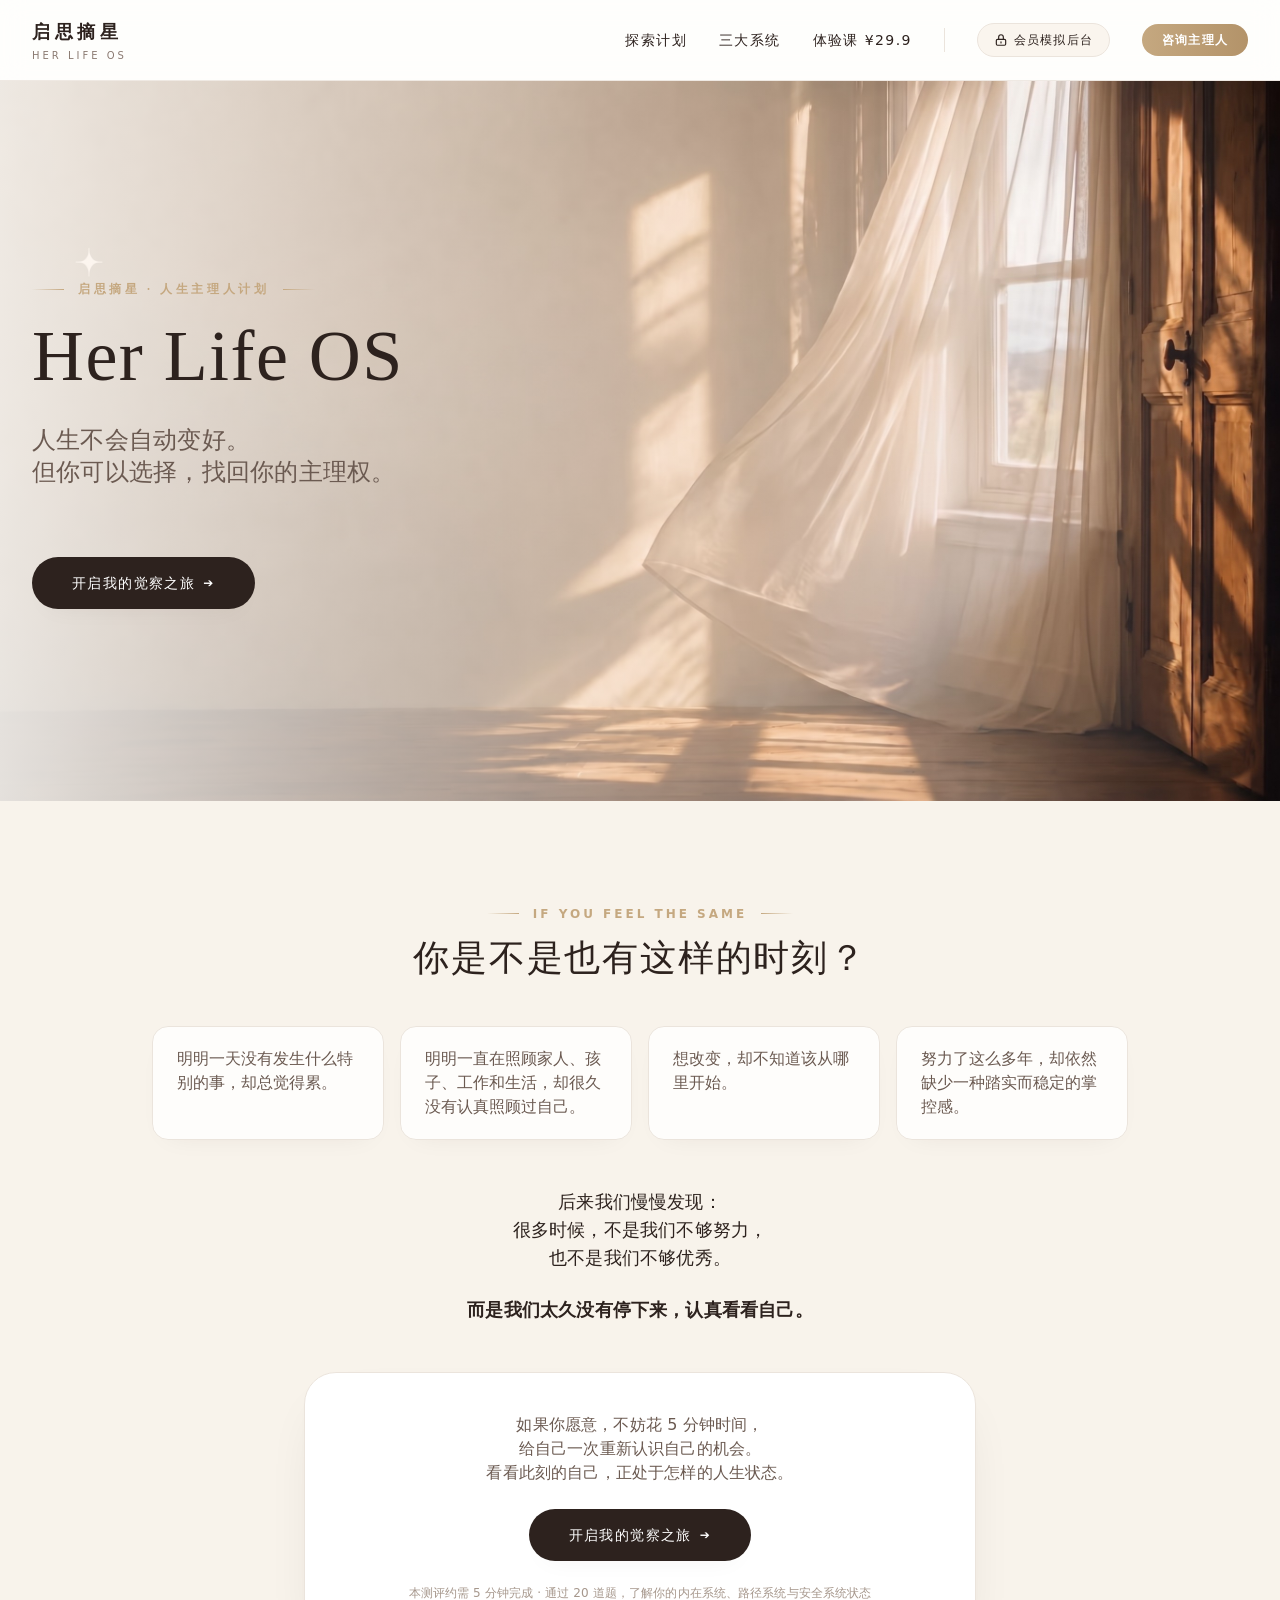
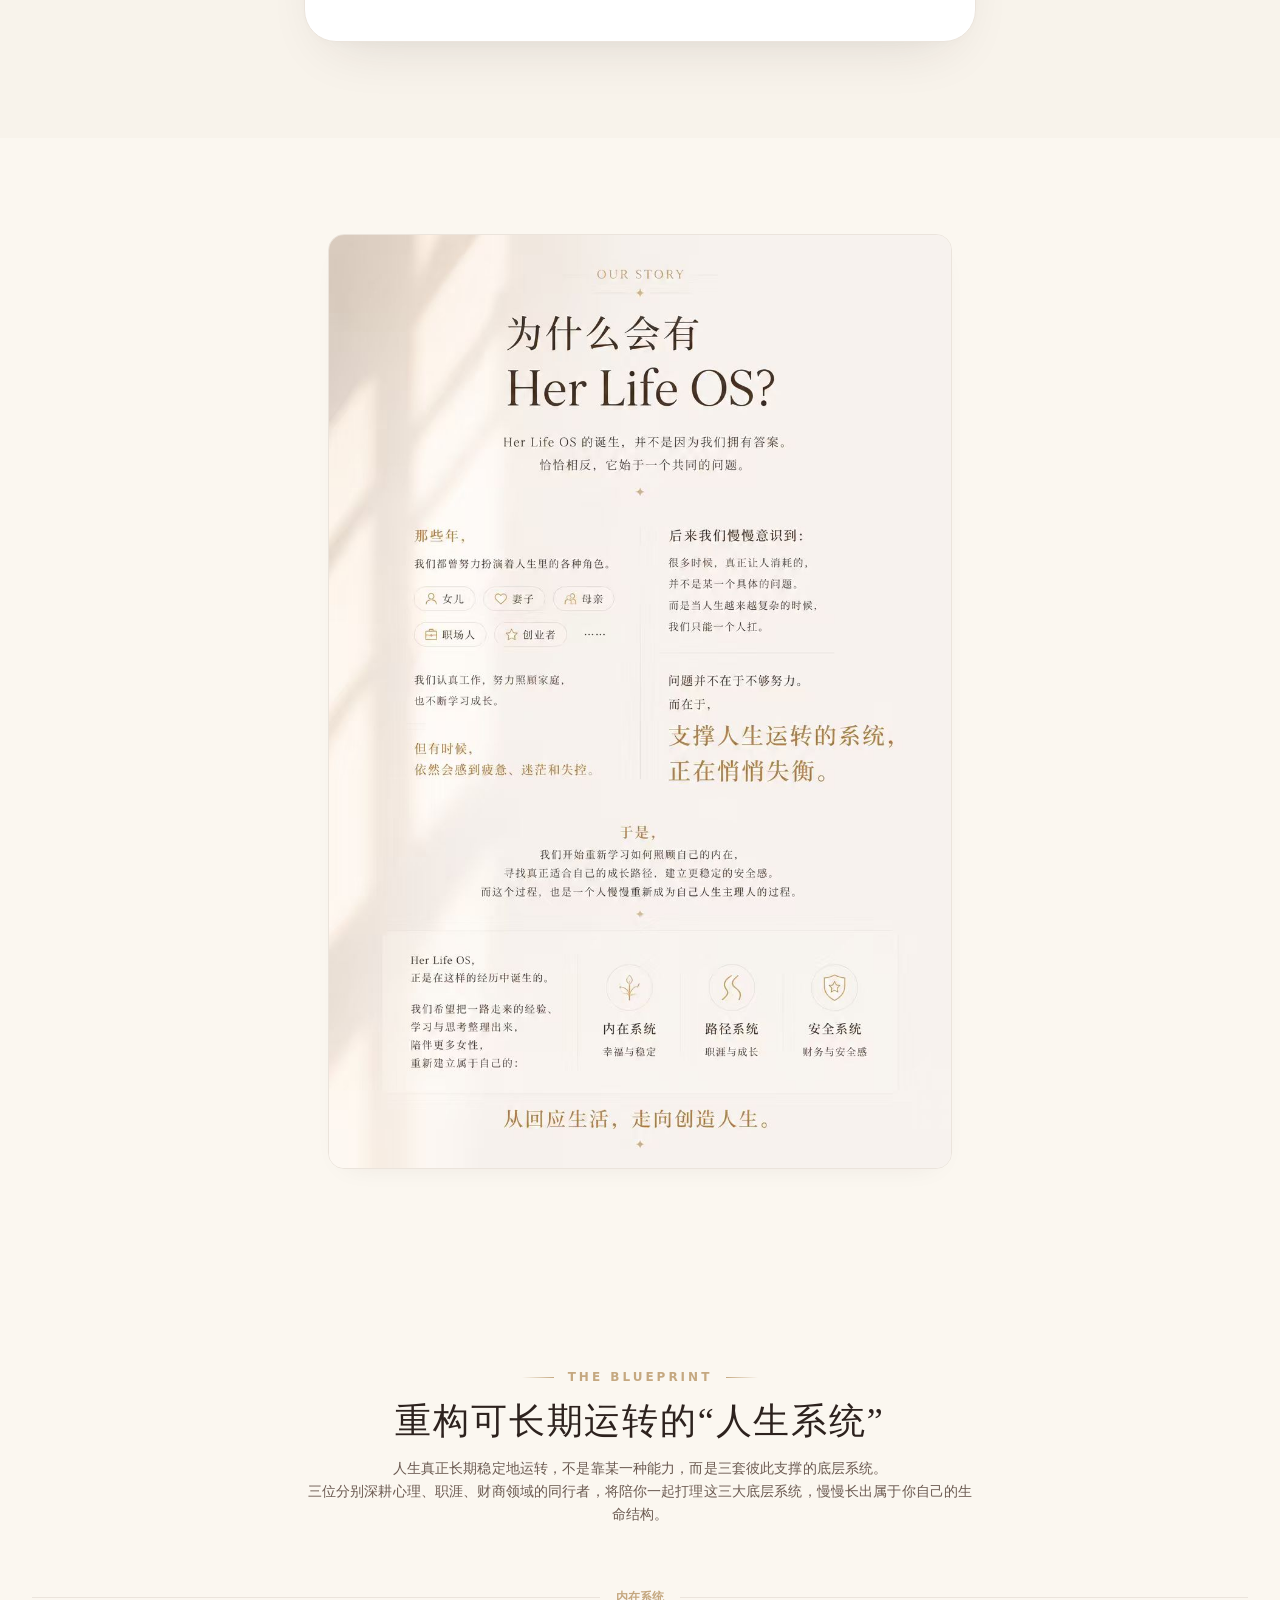
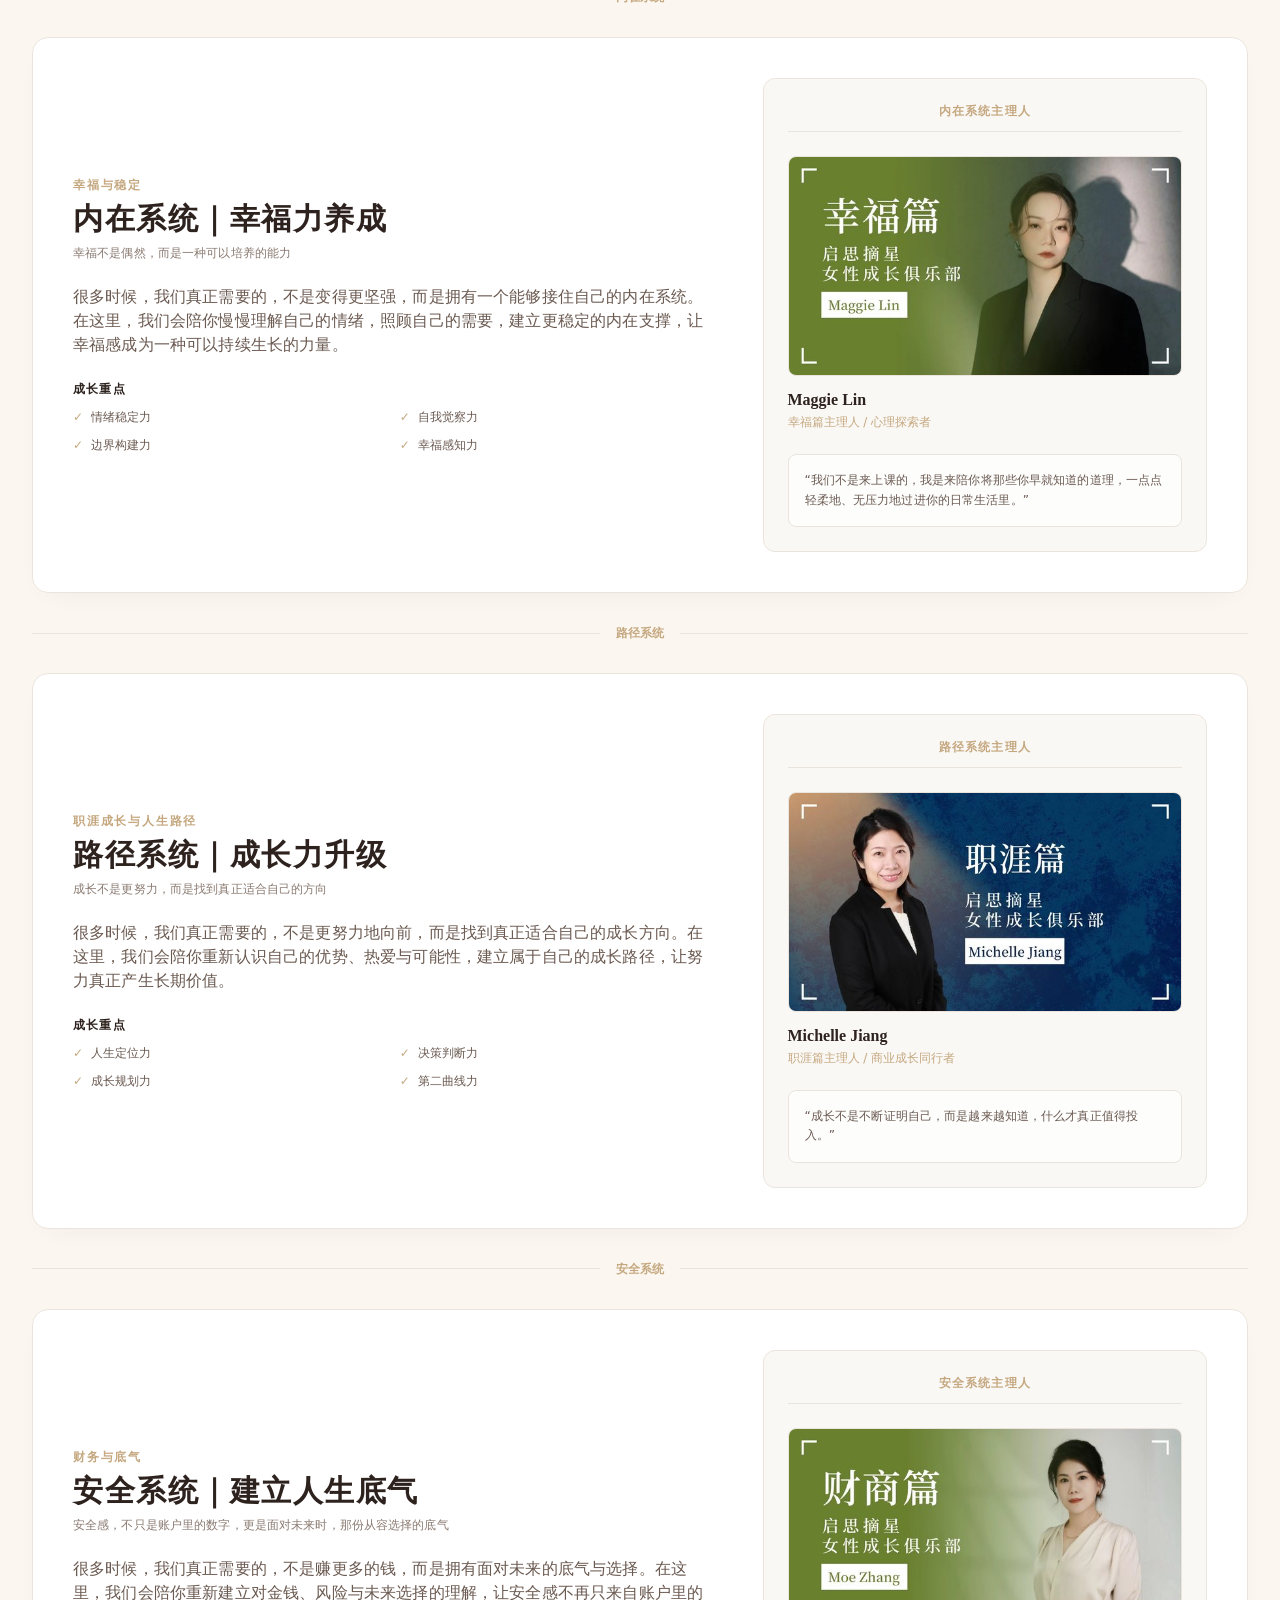
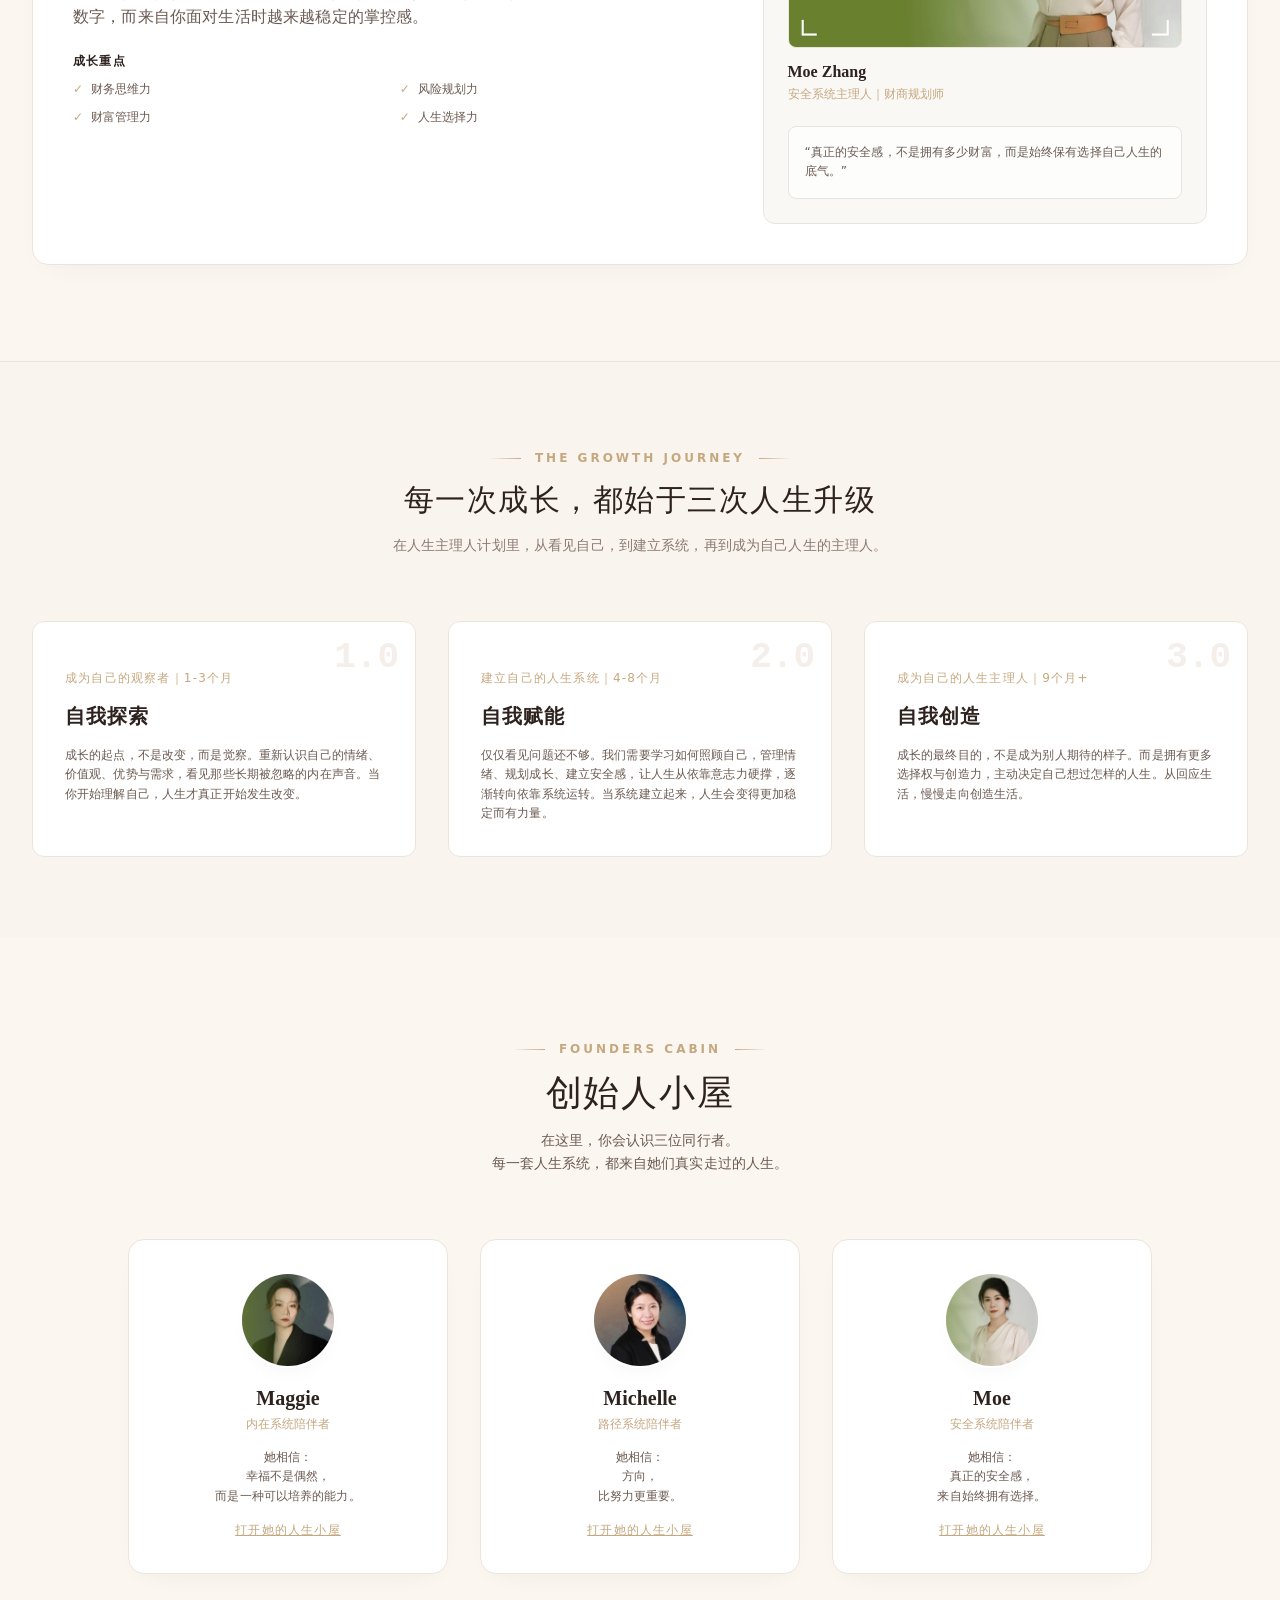
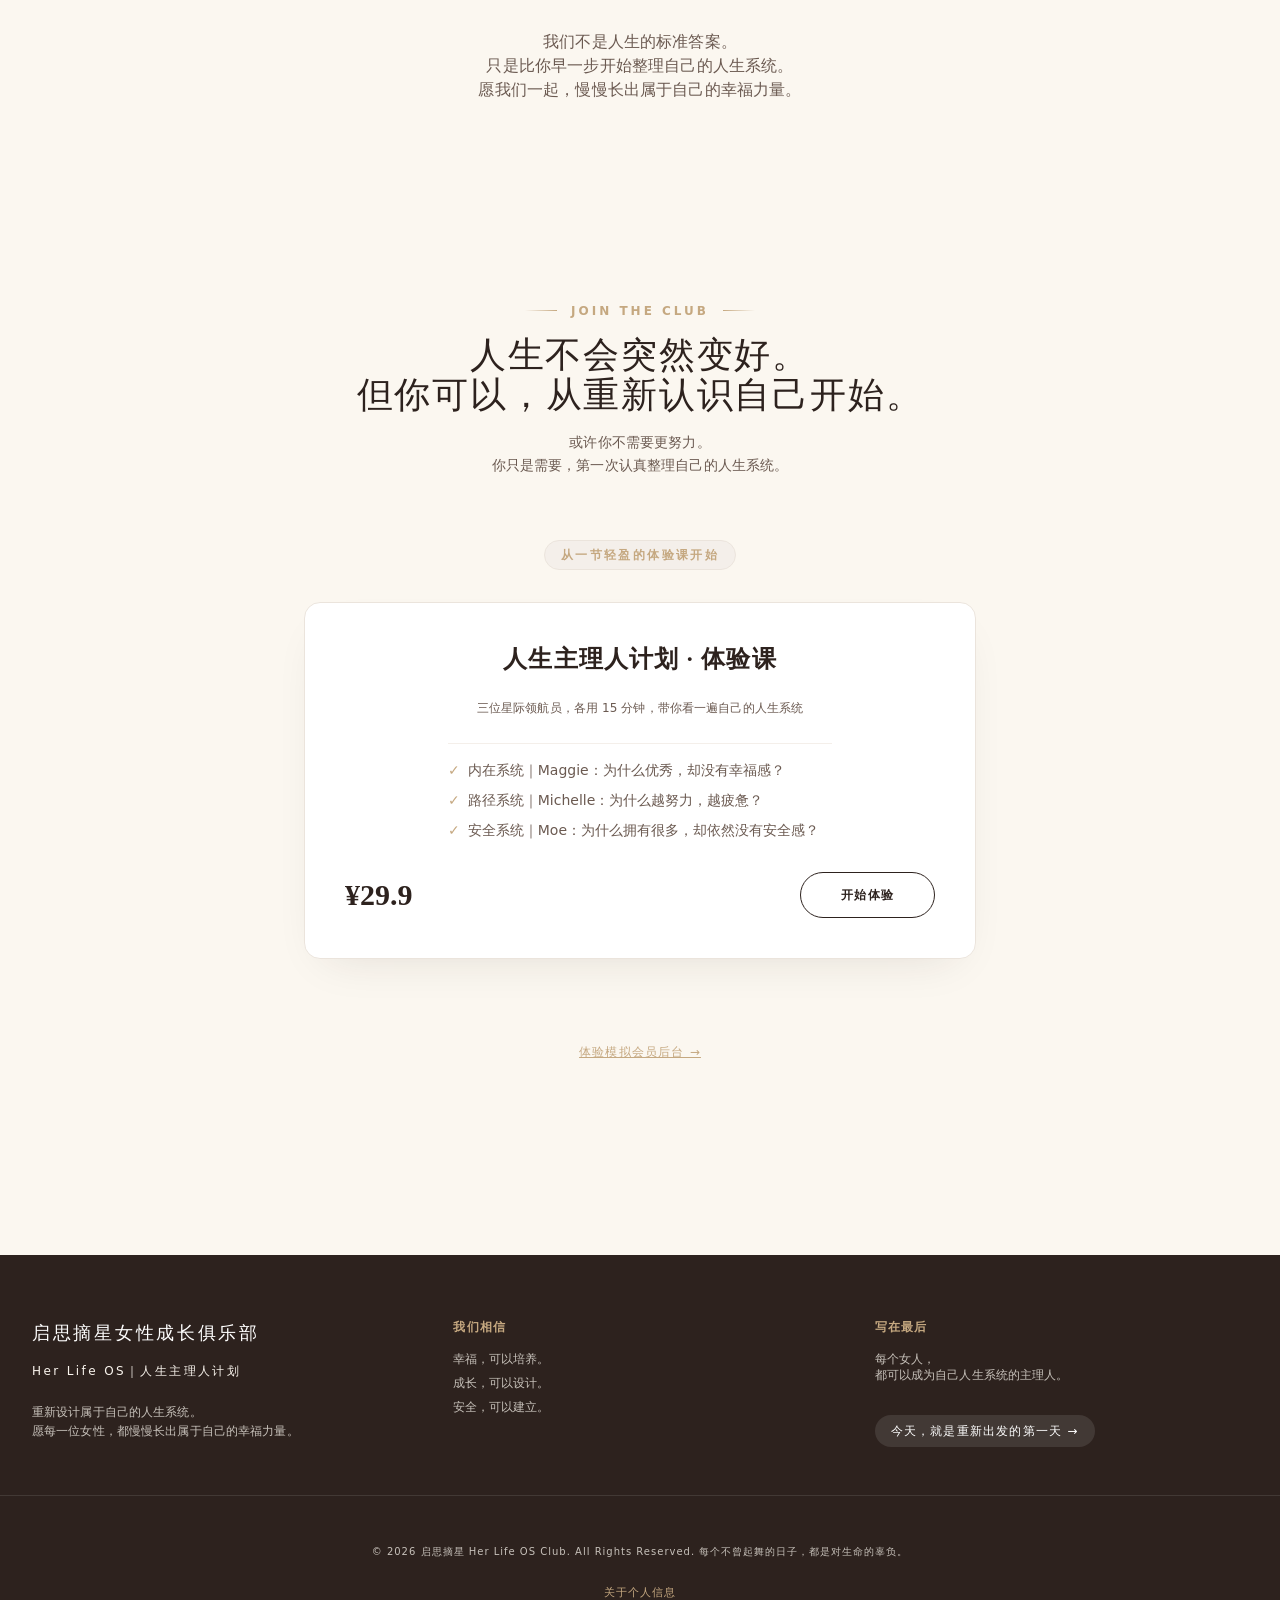
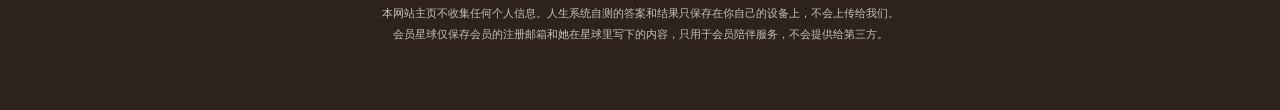
==== commit 13b74c9a: "主页：¥29.9 统一叫「体验课」，文案改为三位领航员各 15 分钟的录制课 Co-Authored-By: Claude Fable 5.2 <noreply@anthropic.com>" ====
--- a/index.html
+++ b/index.html
@@ -397,7 +397,7 @@
                 typeIcon: '✦',
                 summary: '你的人生系统，最近可能更多是在依靠意志力维持。内在、路径与安全三个系统，都到了值得被重新照顾、慢慢蓄力的时候。',
                 body: '能一路走到这里，说明你其实已经付出了很多。只是现阶段，三个系统给予你的支撑都还不够充分：你可能容易疲惫，对下一步有些模糊，面对未来时也缺少一点确定感。这并不意味着你不够好，而是过去的你，更多依靠自己扛住生活，还没有建立起一套能够持续托住自己的系统。好消息是，这些能力都不是固定的，而是可以从最需要的一处开始，一点点重新搭建起来。',
-                invite: '如果你愿意，可以从「第一次人生系统复盘」（60分钟初体验）开始。我们会陪你看清三个系统目前的状态，找到最值得优先照顾的那一块，让人生慢慢从“依靠意志力维持”，转向“有系统稳稳托住自己”。'
+                invite: '如果你愿意，可以从「人生主理人计划 · 体验课」开始。我们会陪你看清三个系统目前的状态，找到最值得优先照顾的那一块，让人生慢慢从“依靠意志力维持”，转向“有系统稳稳托住自己”。'
             };
         }
 
@@ -408,7 +408,7 @@
                 typeIcon: '☀️',
                 summary: '你的三大人生系统目前相对均衡，也已经具备继续生长的基础。',
                 body: '内在、路径、安全整体均衡。你能够兼顾内在感受、成长方向与现实安全感，在面对生活变化时拥有相对从容的应对能力。未来的重点不再是修补短板，而是让已有的优势持续生长，逐渐从“回应生活”走向“创造生活”，慢慢成为自己人生的主理人。',
-                invite: '☀️ 你已经站在一个很好的起点上。如果你愿意让这份优势继续生长，「第一次人生系统复盘」（60分钟初体验）会陪你把“创造生活”的方向，落成具体、可执行的下一步。'
+                invite: '☀️ 你已经站在一个很好的起点上。如果你愿意让这份优势继续生长，「人生主理人计划 · 体验课」会陪你把“创造生活”的方向，落成具体、可执行的下一步。'
             };
         }
 
@@ -419,7 +419,7 @@
                 typeIcon: '✦',
                 summary: '你的人生系统整体运转稳定，但长期承担较多责任，内在能量需要被优先关注与补给。',
                 body: '你拥有很强的责任感与行动力，习惯照顾家庭、工作与身边的人，也总希望把事情做好。只是长时间把注意力放在外界以后，你可能已经很久没有认真照顾过自己的情绪与需求。未来最值得投入的，不是变得更努力，而是先为自己建立一个“能够接住自己的内在系统”，把自己也放回人生的重要位置。',
-                invite: '你的内在系统正在邀请你，把更多关注重新带回自己。如果你愿意，一次60分钟的人生系统复盘（初体验），会陪你从“照顾好自己”这一步开始，慢慢长出属于自己的幸福力。'
+                invite: '你的内在系统正在邀请你，把更多关注重新带回自己。如果你愿意，一节「人生主理人计划 · 体验课」，会陪你从“照顾好自己”这一步开始，慢慢长出属于自己的幸福力。'
             };
         } else if (lowest === 'path') {
             return {
@@ -427,7 +427,7 @@
                 typeIcon: '✦',
                 summary: '你的人生系统已经具备良好的基础，但未来方向与成长路径仍有进一步探索和拓展的空间。',
                 body: '你已经完成了很多人生角色的建设。但内心深处，也开始出现新的提问：我真正想要的是什么？未来的人生还能有哪些可能？这不是迷茫，而是成长开始发生的信号。未来最值得投入的，是重新连接自己的优势、热爱与长期成长方向——因为方向，往往比努力更重要。',
-                invite: '你的路径系统正在邀请你，探索下一阶段的人生方向。如果你愿意，「第一次人生系统复盘」（60分钟初体验），会陪你把这些还模糊的“可能”，梳理成一条真正适合自己的成长路径。'
+                invite: '你的路径系统正在邀请你，探索下一阶段的人生方向。如果你愿意，「人生主理人计划 · 体验课」，会陪你把这些还模糊的“可能”，梳理成一条真正适合自己的成长路径。'
             };
         } else {
             return {
@@ -435,7 +435,7 @@
                 typeIcon: '✦',
                 summary: '你的人生系统整体向好，但安全感更多依赖外部条件，安全系统值得被优先关注与建设。',
                 body: '你拥有不错的成长动力与生活热情。但在面对未来的不确定性时，仍然会希望拥有更多底气与选择权。安全感并不仅仅来自账户里的数字，它更来自于：对资源的管理能力、对风险的理解能力，以及对人生选择的自主权。未来最值得投入的，是为自己建立更稳定、更从容的安全底盘，让安全感来自你始终拥有“选择自己人生的底气”。',
-                invite: '你的安全系统正在邀请你，为未来建立更稳定的底气与选择权。如果你愿意，可以从「第一次人生系统复盘」（60分钟初体验）开始。我们会陪你看清当前最影响安全感的那一环，把对未来的隐约焦虑，梳理成可以一步步掌控的行动方向。'
+                invite: '你的安全系统正在邀请你，为未来建立更稳定的底气与选择权。如果你愿意，可以从「人生主理人计划 · 体验课」开始。我们会陪你看清当前最影响安全感的那一环，把对未来的隐约焦虑，梳理成可以一步步掌控的行动方向。'
             };
         }
     },
@@ -500,7 +500,7 @@
       <div x-show="mobileMenuOpen" @click.away="mobileMenuOpen = false" class="md:hidden bg-custom-warm border-b border-[#EBE4DC] px-6 py-6 space-y-4 animate-fadeIn" style="display: none;">
         <a href="#about" @click="mobileMenuOpen = false; viewMode = 'visitor'" class="block w-full text-left text-sm tracking-widest py-2 text-custom-primary">探索计划</a>
         <a href="#systems" @click="mobileMenuOpen = false; viewMode = 'visitor'" class="block w-full text-left text-sm tracking-widest py-2 text-custom-primary">三大系统</a>
-        <a href="#offer" @click="mobileMenuOpen = false; viewMode = 'visitor'" class="block w-full text-left text-sm tracking-widest py-2 text-custom-primary-light">体验公开课 (¥29.9)</a>
+        <a href="#offer" @click="mobileMenuOpen = false; viewMode = 'visitor'" class="block w-full text-left text-sm tracking-widest py-2 text-custom-primary-light">体验课 ¥29.9</a>
         <hr class="border-[#EBE4DC]" />
         <a 
           href="member.html"
@@ -859,30 +859,28 @@
           </p>
         </div>
 
-        <!-- 第一步:初体验 -->
+        <!-- 第一步:体验课 -->
         <div class="max-w-2xl mx-auto mb-20">
           <div class="text-center mb-8">
-            <span class="inline-block bg-[#F4EFEA] border border-[#EBE4DC] px-4 py-1.5 rounded-full text-xs tracking-[0.2em] text-custom-accent font-semibold">从一次轻盈的初体验开始</span>
+            <span class="inline-block bg-[#F4EFEA] border border-[#EBE4DC] px-4 py-1.5 rounded-full text-xs tracking-[0.2em] text-custom-accent font-semibold">从一节轻盈的体验课开始</span>
           </div>
           <div class="bg-white rounded-2xl border border-[#EBE4DC] p-8 sm:p-10 shadow-lg">
             <div class="space-y-6">
-              <h3 class="text-2xl font-serif text-custom-primary font-bold text-center">人生主理人计划 · 初体验</h3>
+              <h3 class="text-2xl font-serif text-custom-primary font-bold text-center">人生主理人计划 · 体验课</h3>
               <p class="text-xs text-custom-primary-light leading-relaxed text-center max-w-md mx-auto">
-                一次 60 分钟的人生系统复盘
+                三位星际领航员，各用 15 分钟，带你看一遍自己的人生系统
               </p>
-              <div class="space-y-2.5 pt-4 border-t border-[#F4EFEA] text-xs sm:text-sm text-custom-primary-light max-w-sm mx-auto">
-                <div class="flex items-start space-x-2"><span class="text-custom-accent">✓</span><span>为什么越努力越疲惫？</span></div>
-                <div class="flex items-start space-x-2"><span class="text-custom-accent">✓</span><span>为什么优秀却没有幸福感？</span></div>
-                <div class="flex items-start space-x-2"><span class="text-custom-accent">✓</span><span>为什么拥有很多，却依然没有安全感？</span></div>
-              </div>
-              <p class="text-xs tracking-[0.2em] text-custom-accent text-center font-semibold pt-1">内在系统｜路径系统｜安全系统</p>
+              <div class="space-y-2.5 pt-4 border-t border-[#F4EFEA] text-xs sm:text-sm text-custom-primary-light max-w-sm mx-auto">                <div class="flex items-start space-x-2"><span class="text-custom-accent">✓</span><span>内在系统｜Maggie：为什么优秀，却没有幸福感？</span></div>
+
+                <div class="flex items-start space-x-2"><span class="text-custom-accent">✓</span><span>路径系统｜Michelle：为什么越努力，越疲惫？</span></div>
+                <div class="flex items-start space-x-2"><span class="text-custom-accent">✓</span><span>安全系统｜Moe：为什么拥有很多，却依然没有安全感？</span></div>
+              </div>
             </div>
             <div class="pt-8 flex flex-col sm:flex-row items-center justify-between gap-4">
               <div class="flex items-baseline space-x-1">
                 <span class="text-3xl font-serif font-bold text-custom-primary">¥29.9</span>
-                <span class="text-xs text-custom-primary-light">/ 一次人生复盘</span>
-              </div>
-              <button @click="contactModalOpen = true" class="w-full sm:w-auto px-10 py-3.5 rounded-full text-xs tracking-widest border border-custom-primary hover:bg-custom-primary hover:text-[#FDFBF7] transition-all duration-300 font-semibold uppercase cursor-pointer">开启第一次人生系统复盘</button>
+              </div>
+              <button @click="contactModalOpen = true" class="w-full sm:w-auto px-10 py-3.5 rounded-full text-xs tracking-widest border border-custom-primary hover:bg-custom-primary hover:text-[#FDFBF7] transition-all duration-300 font-semibold uppercase cursor-pointer">开始体验</button>
             </div>
           </div>
         </div>
@@ -1017,14 +1015,14 @@
                     </div>
                 </div>
 
-                <!-- 顺位转化：三出口（加会员 / 初体验 / 返回主页） -->
+                <!-- 顺位转化：三出口（加会员 / 体验课 / 返回主页） -->
                 <div class="space-y-3 max-w-md mx-auto">
                     <!-- 主按钮：加入会员，弹出微信弹窗加 Moe -->
                     <button @click="contactModalOpen = true"
                             class="w-full py-4 bg-custom-primary text-white hover:bg-black rounded-full text-xs sm:text-sm tracking-[0.25em] font-semibold transition-all shadow-lg flex items-center justify-center space-x-2 cursor-pointer">
                         <span>加入会员 · 开启一对一陪伴</span>
                     </button>
-                    <!-- 次按钮：¥29.9 初体验，跳回访客页滚到 offer 区 -->
+                    <!-- 次按钮：¥29.9 体验课，跳回访客页滚到 offer 区 -->
                     <button @click="viewMode = 'visitor'; setTimeout(() => { document.getElementById('offer')?.scrollIntoView({ behavior: 'smooth' }) }, 100)"
                             class="w-full py-3.5 rounded-full text-xs sm:text-sm tracking-[0.2em] font-semibold border border-custom-primary text-custom-primary hover:bg-custom-primary hover:text-white transition-all cursor-pointer">
                         用 ¥29.9 先体验一次
@@ -1099,7 +1097,7 @@
           <div class="text-[10px] text-custom-accent uppercase tracking-[0.25em] font-bold">Connect with Us</div>
           <h3 class="font-serif text-lg font-bold text-custom-primary">开启你的人生系统重构</h3>
           <p class="text-xs text-custom-primary-light leading-relaxed">
-            请添加我们私人助理微信号或扫描二维码，申请进行1对1专属压力自测深度解剖 Coaching 体验：
+            添加我们的微信，备注「体验课」，付款后我们会把观看方式发给你。想了解会员计划，也可以直接告诉我们。
           </p>
         </div>
 
@@ -1126,7 +1124,7 @@
 
         <div class="space-y-1">
           <p class="text-xs font-semibold text-custom-primary">微信号: <span class="font-mono bg-[#F4EFEA] px-2 py-0.5 rounded text-sm text-custom-accent">HerLifeOS_Club</span></p>
-          <p class="text-[10px] text-custom-primary-light">备注：姓名 + 申请主理人Coaching</p>
+          <p class="text-[10px] text-custom-primary-light">备注：姓名 + 体验课</p>
         </div>
 
         <button @click="contactModalOpen = false" class="w-full py-3 rounded-full text-xs bg-custom-primary text-white hover:bg-black font-semibold tracking-widest transition-colors cursor-pointer">我知道了</button>
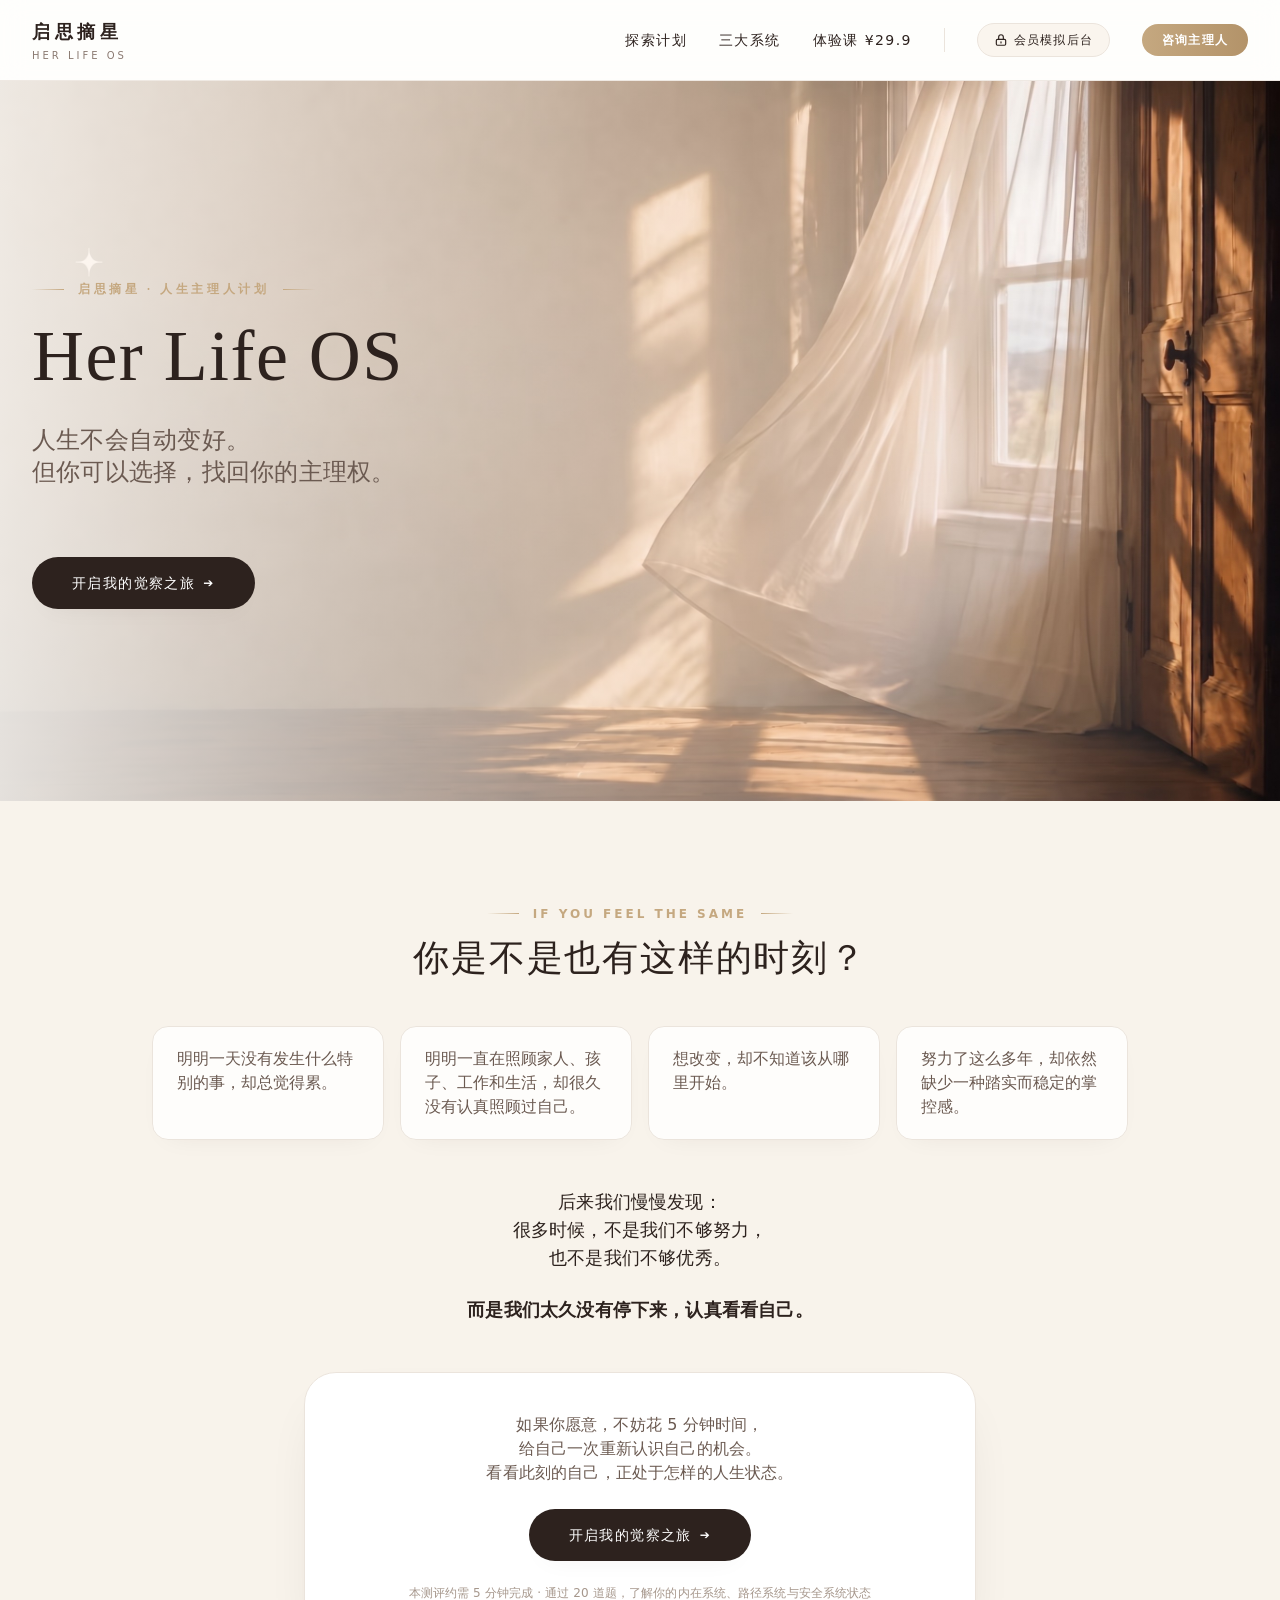
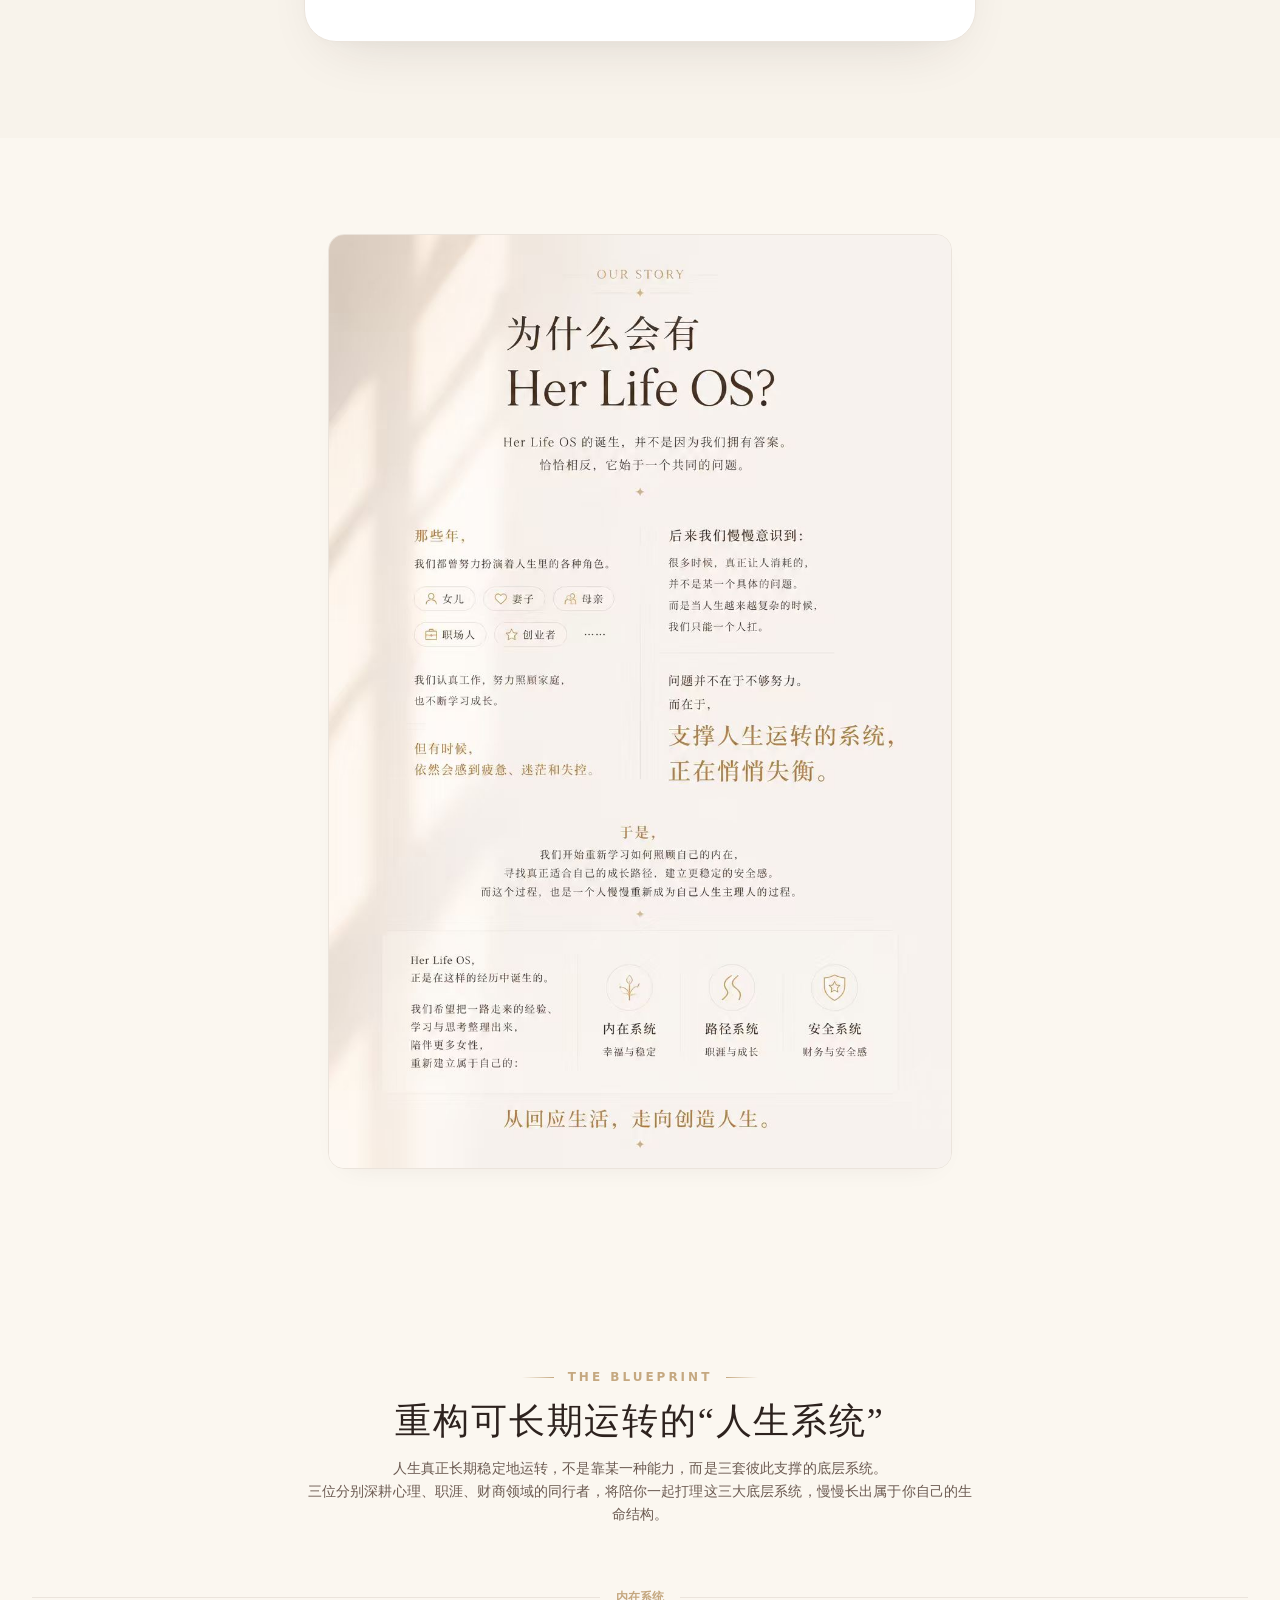
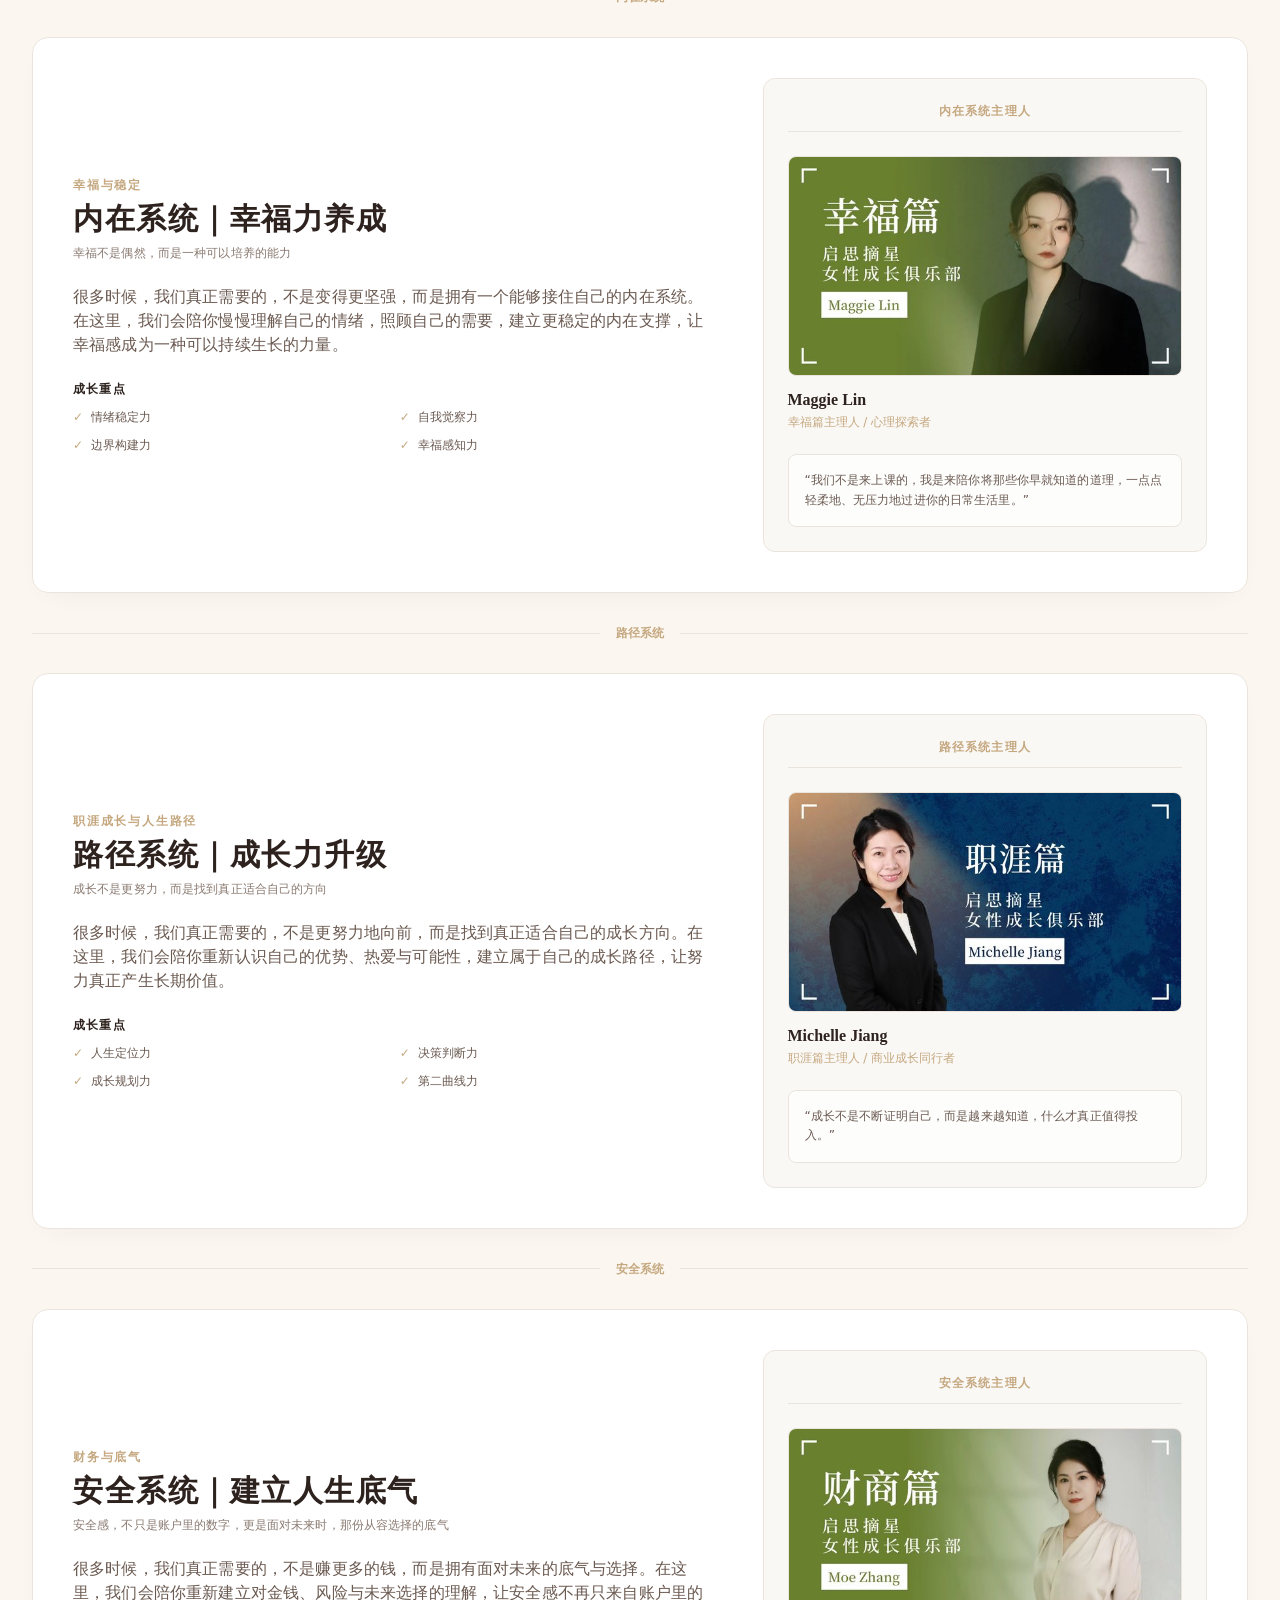
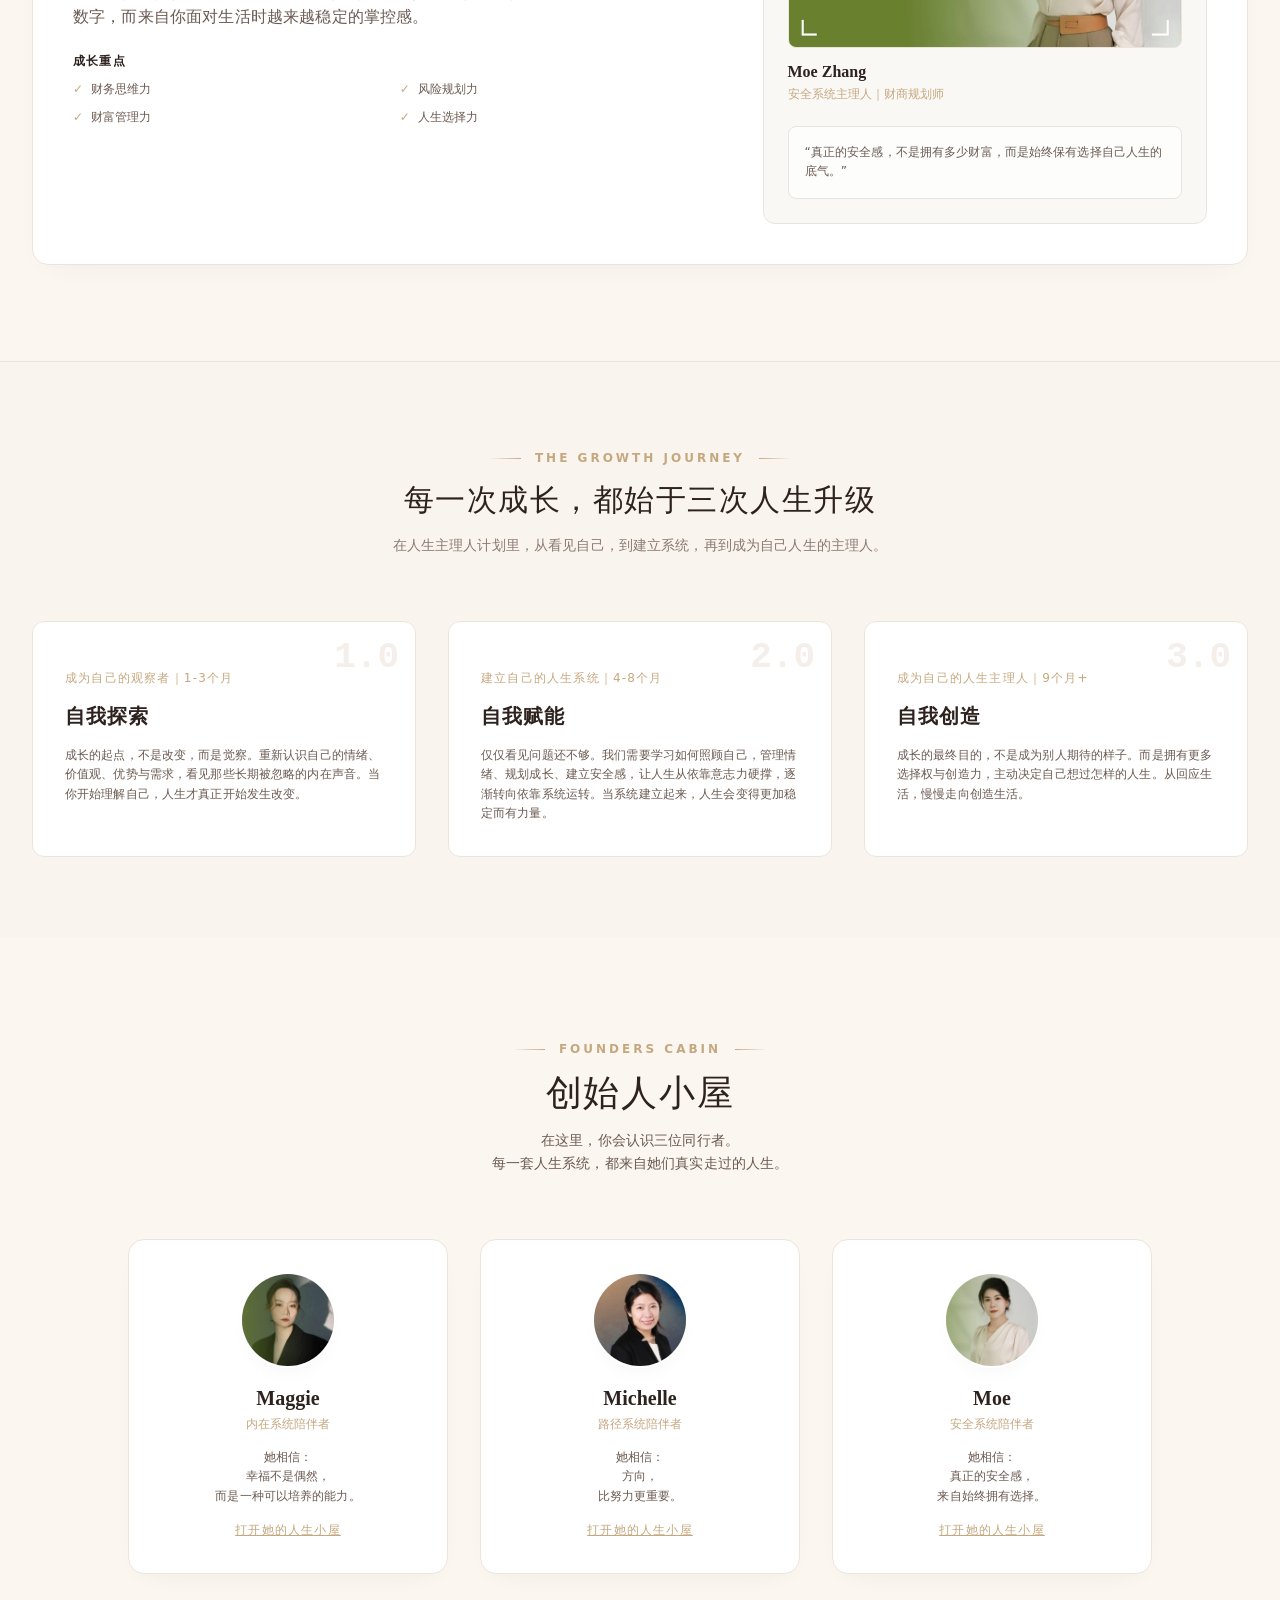
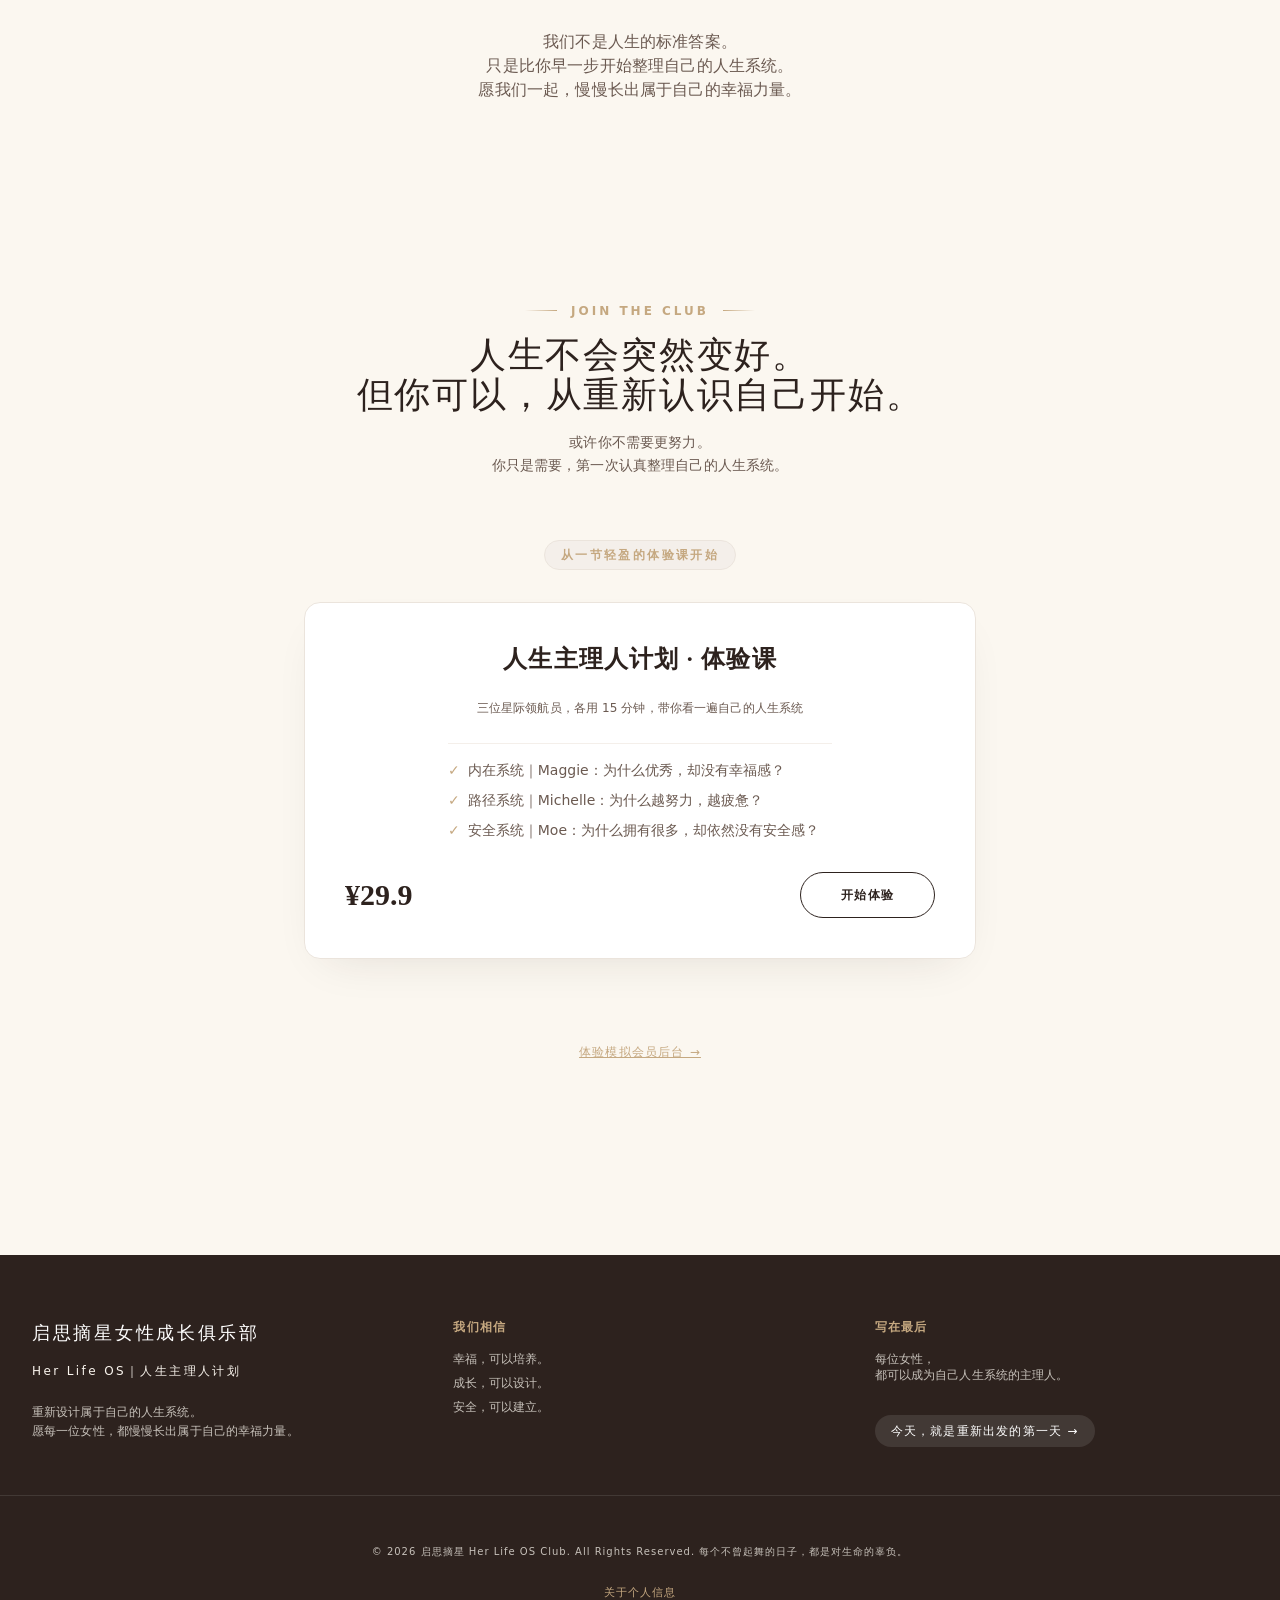
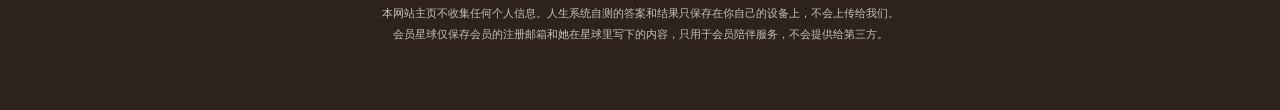
==== commit b48d827d: "主页：「每个女人」改为「每位女性」 Co-Authored-By: Claude Fable 5.2 <noreply@anthropic.com>" ====
--- a/index.html
+++ b/index.html
@@ -8,7 +8,7 @@
   <meta property="og:type" content="website">
   <meta property="og:url" content="https://herlifeosclub.com/">
   <meta property="og:title" content="启思摘星 Her Life OS — 人生系统主理人计划">
-  <meta property="og:description" content="每个女人，都可以成为自己人生系统的主理人。从内在、路径、安全三大系统出发，重新认识自己。">
+  <meta property="og:description" content="每位女性，都可以成为自己人生系统的主理人。从内在、路径、安全三大系统出发，重新认识自己。">
   <meta property="og:image" content="https://herlifeosclub.com/images/img01.jpg">
   
   <!-- 1. 采用无拦截风险、全球极速 CDN 的静态 Tailwind CSS 样式表，彻底解决 iOS Safari 脚本封杀导致的白屏 -->
@@ -1063,7 +1063,7 @@
         <div class="md:col-span-4 space-y-4">
           <h4 class="text-xs uppercase tracking-widest text-custom-accent font-semibold">写在最后</h4>
           <div class="text-xs text-custom-accent-light-muted space-y-2 font-serif">
-            <p>每个女人，<br/>都可以成为自己人生系统的主理人。</p>
+            <p>每位女性，<br/>都可以成为自己人生系统的主理人。</p>
           </div>
           <div class="pt-4">
             <button @click="contactModalOpen = true" class="px-4 py-2 bg-white/10 hover:bg-white/15 rounded-full text-xs tracking-widest text-white transition-colors cursor-pointer">今天，就是重新出发的第一天 →</button>
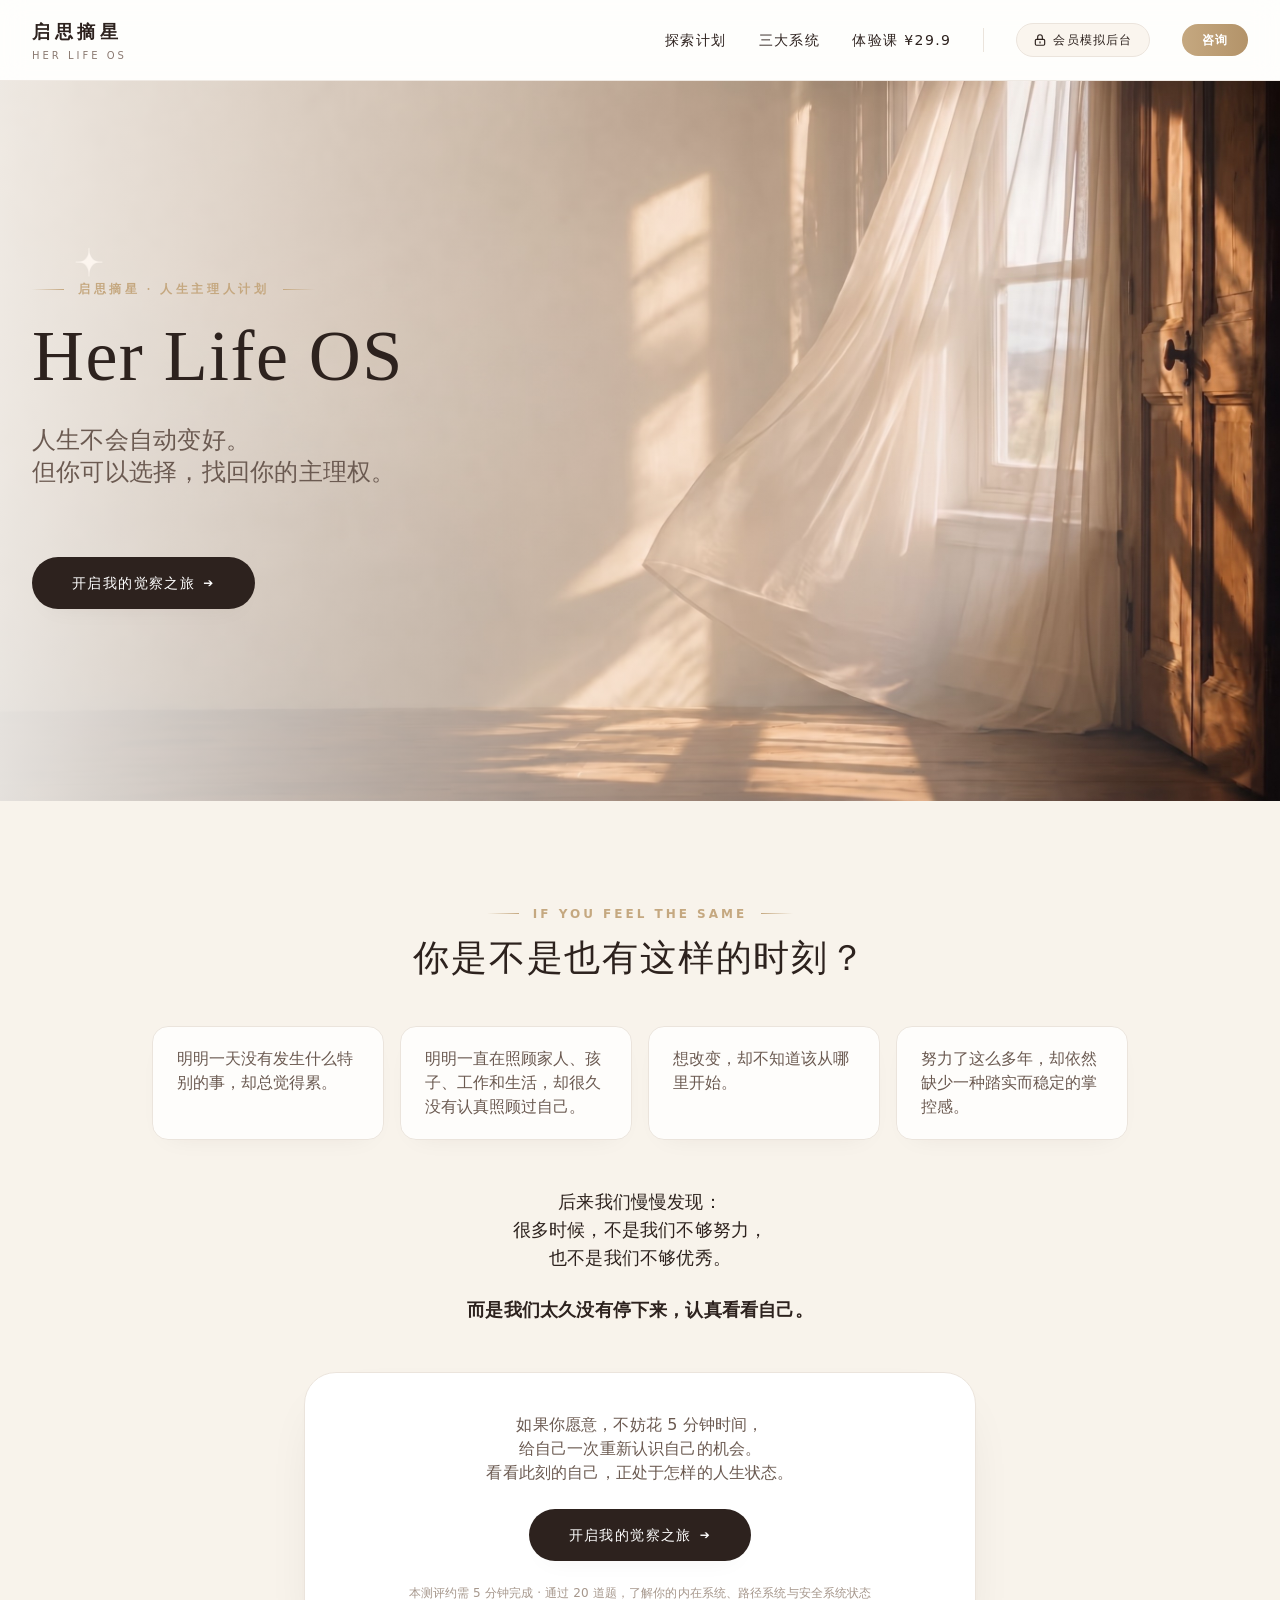
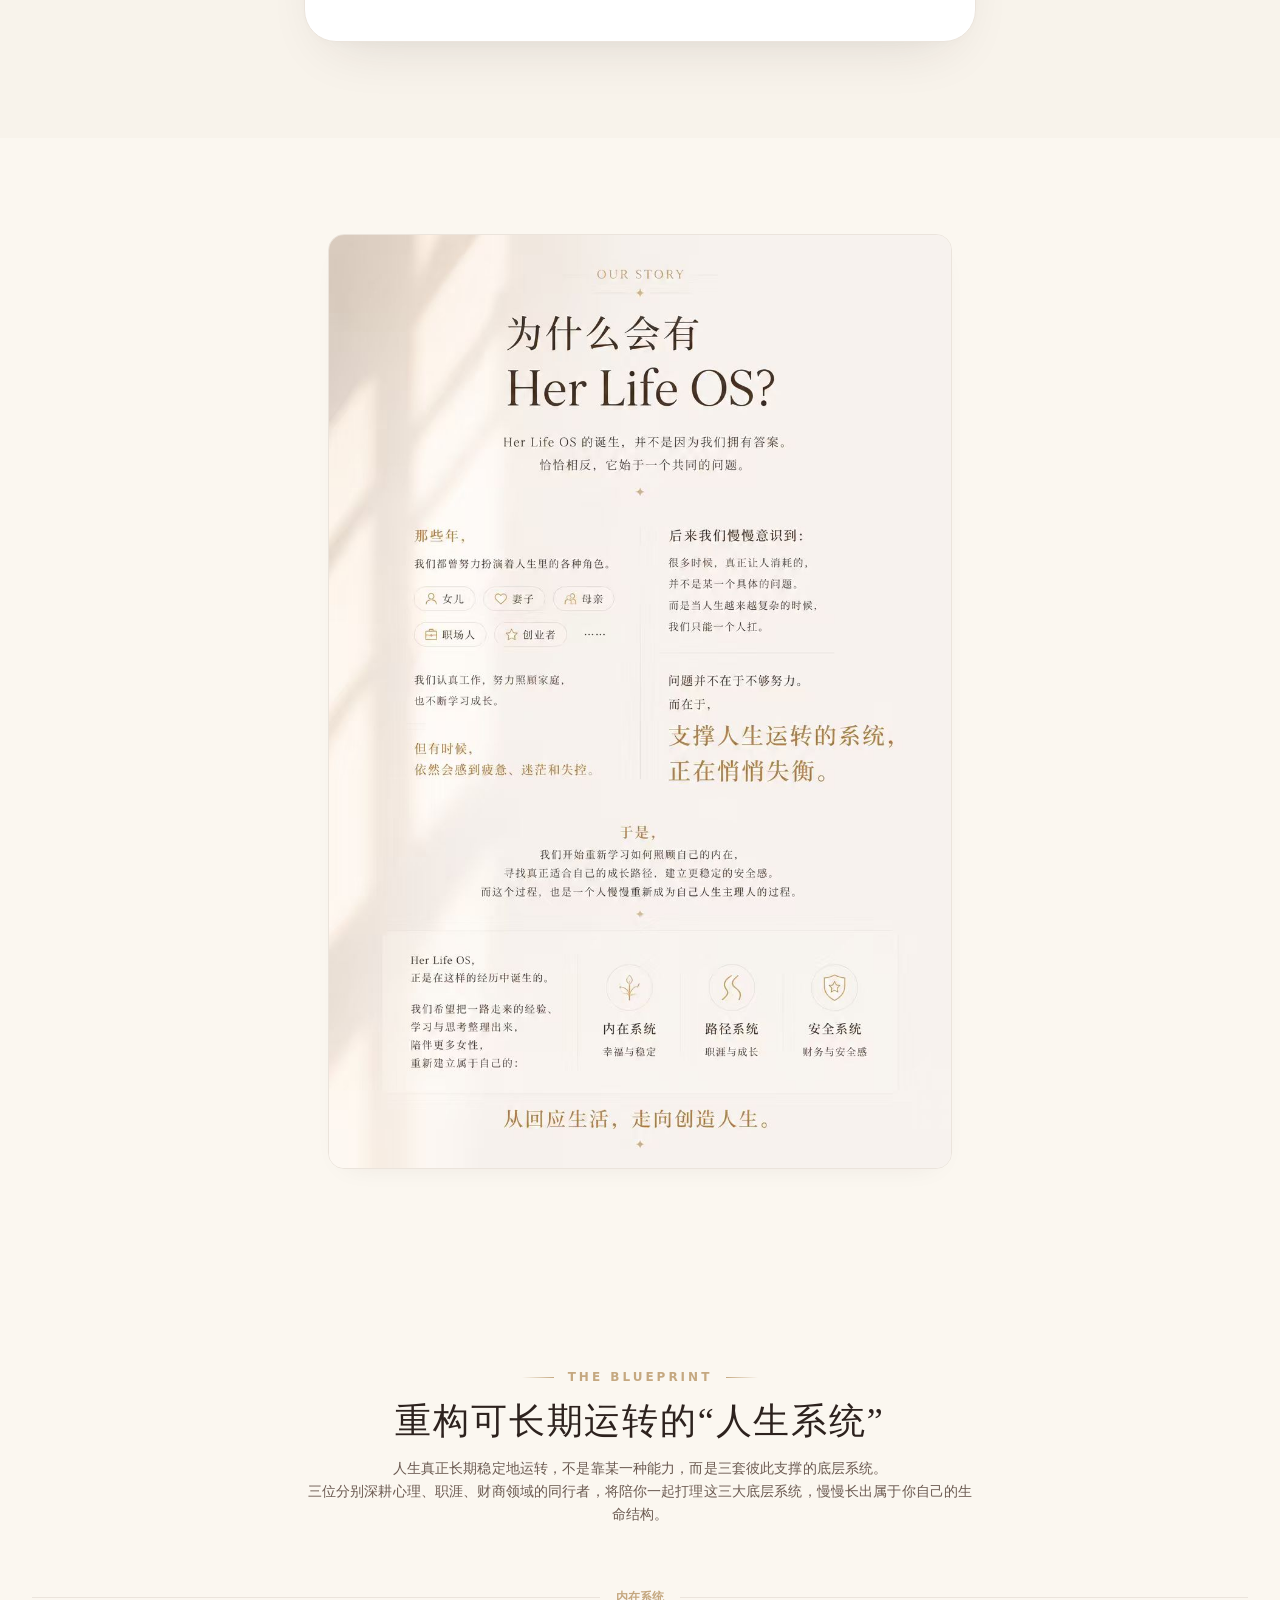
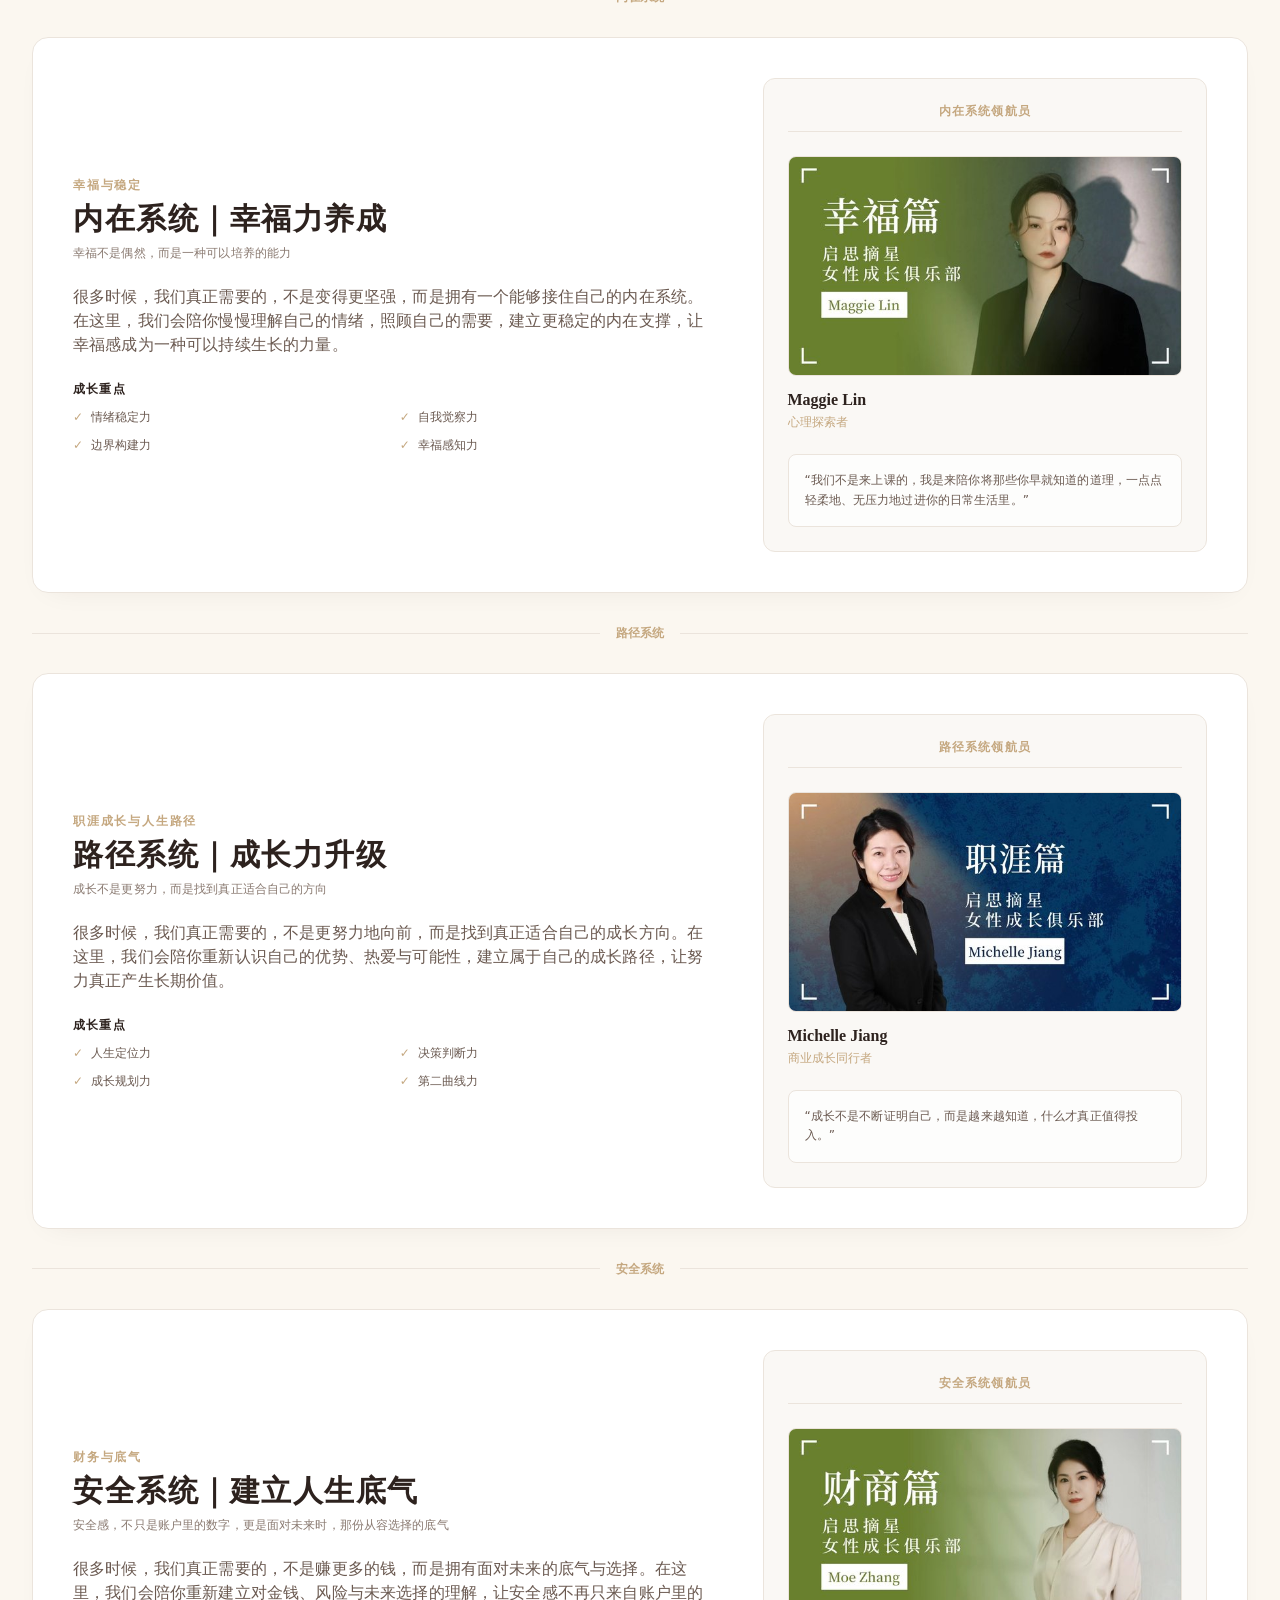
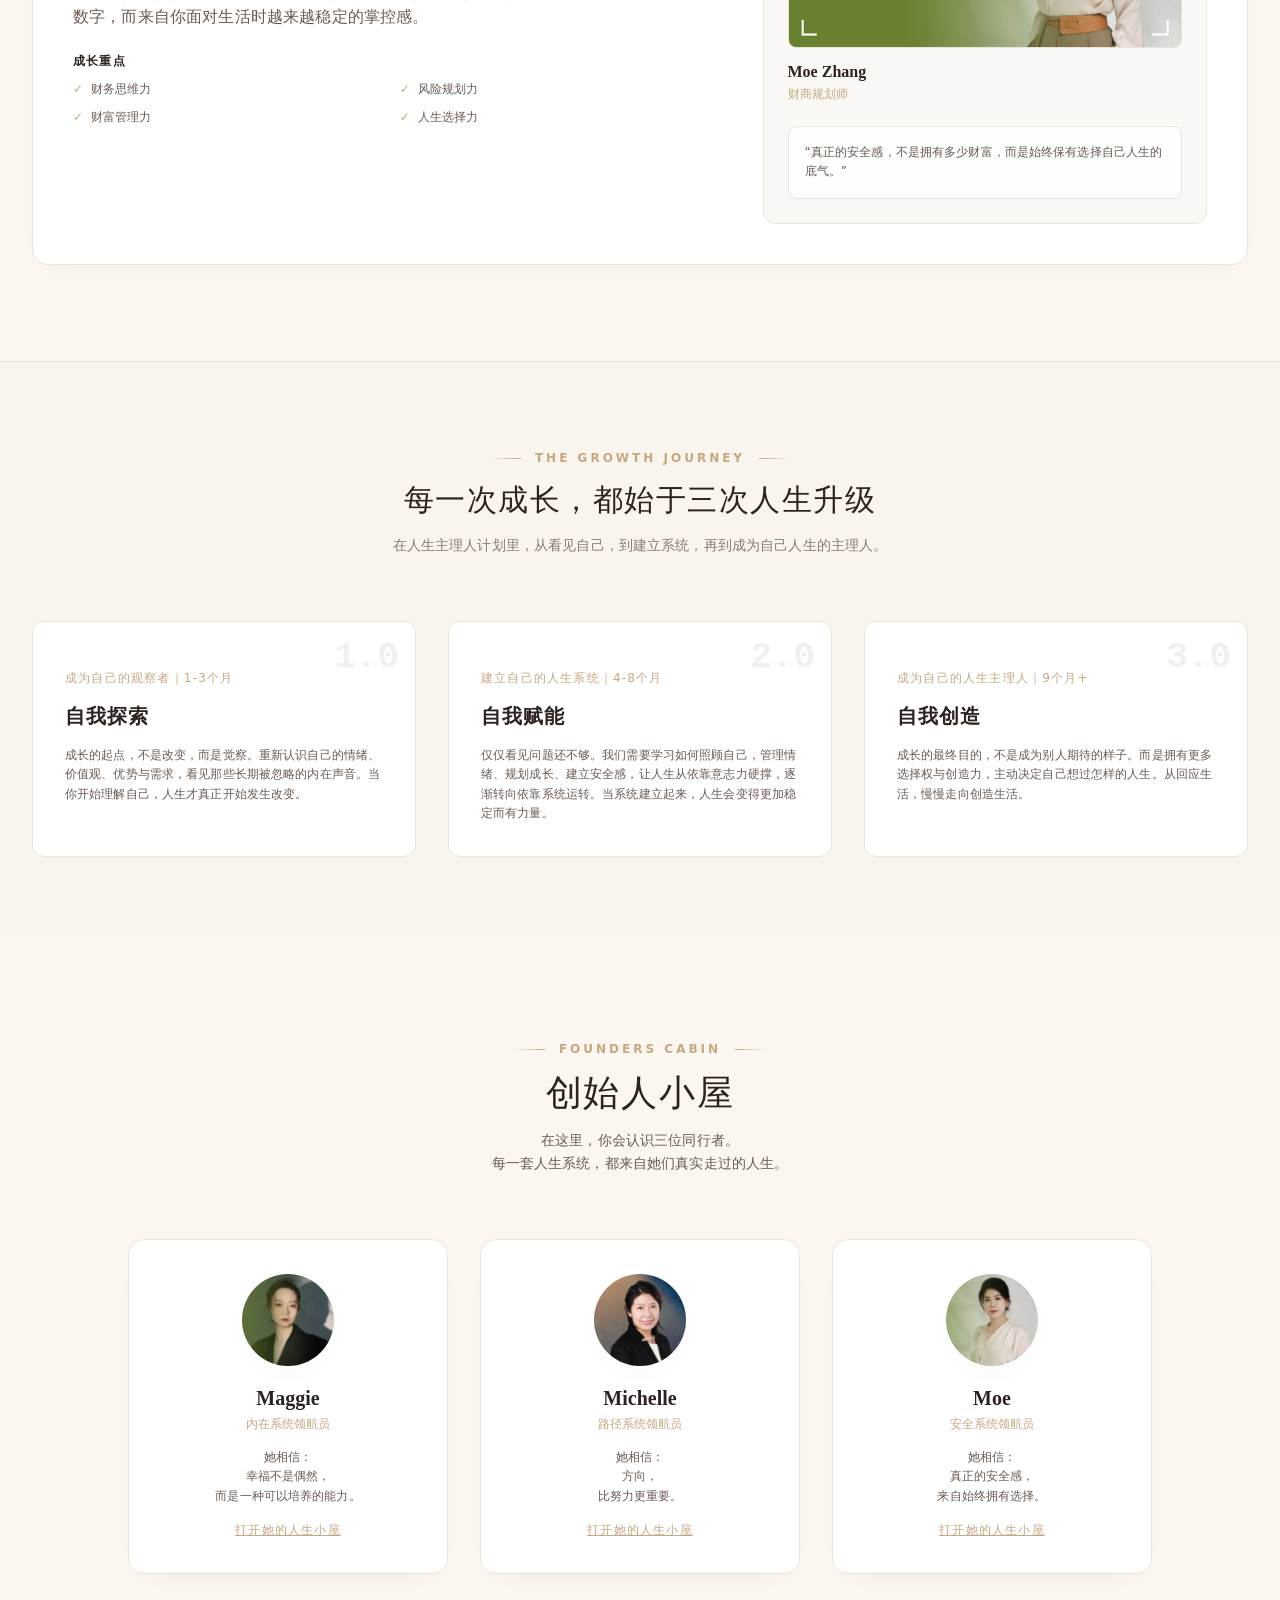
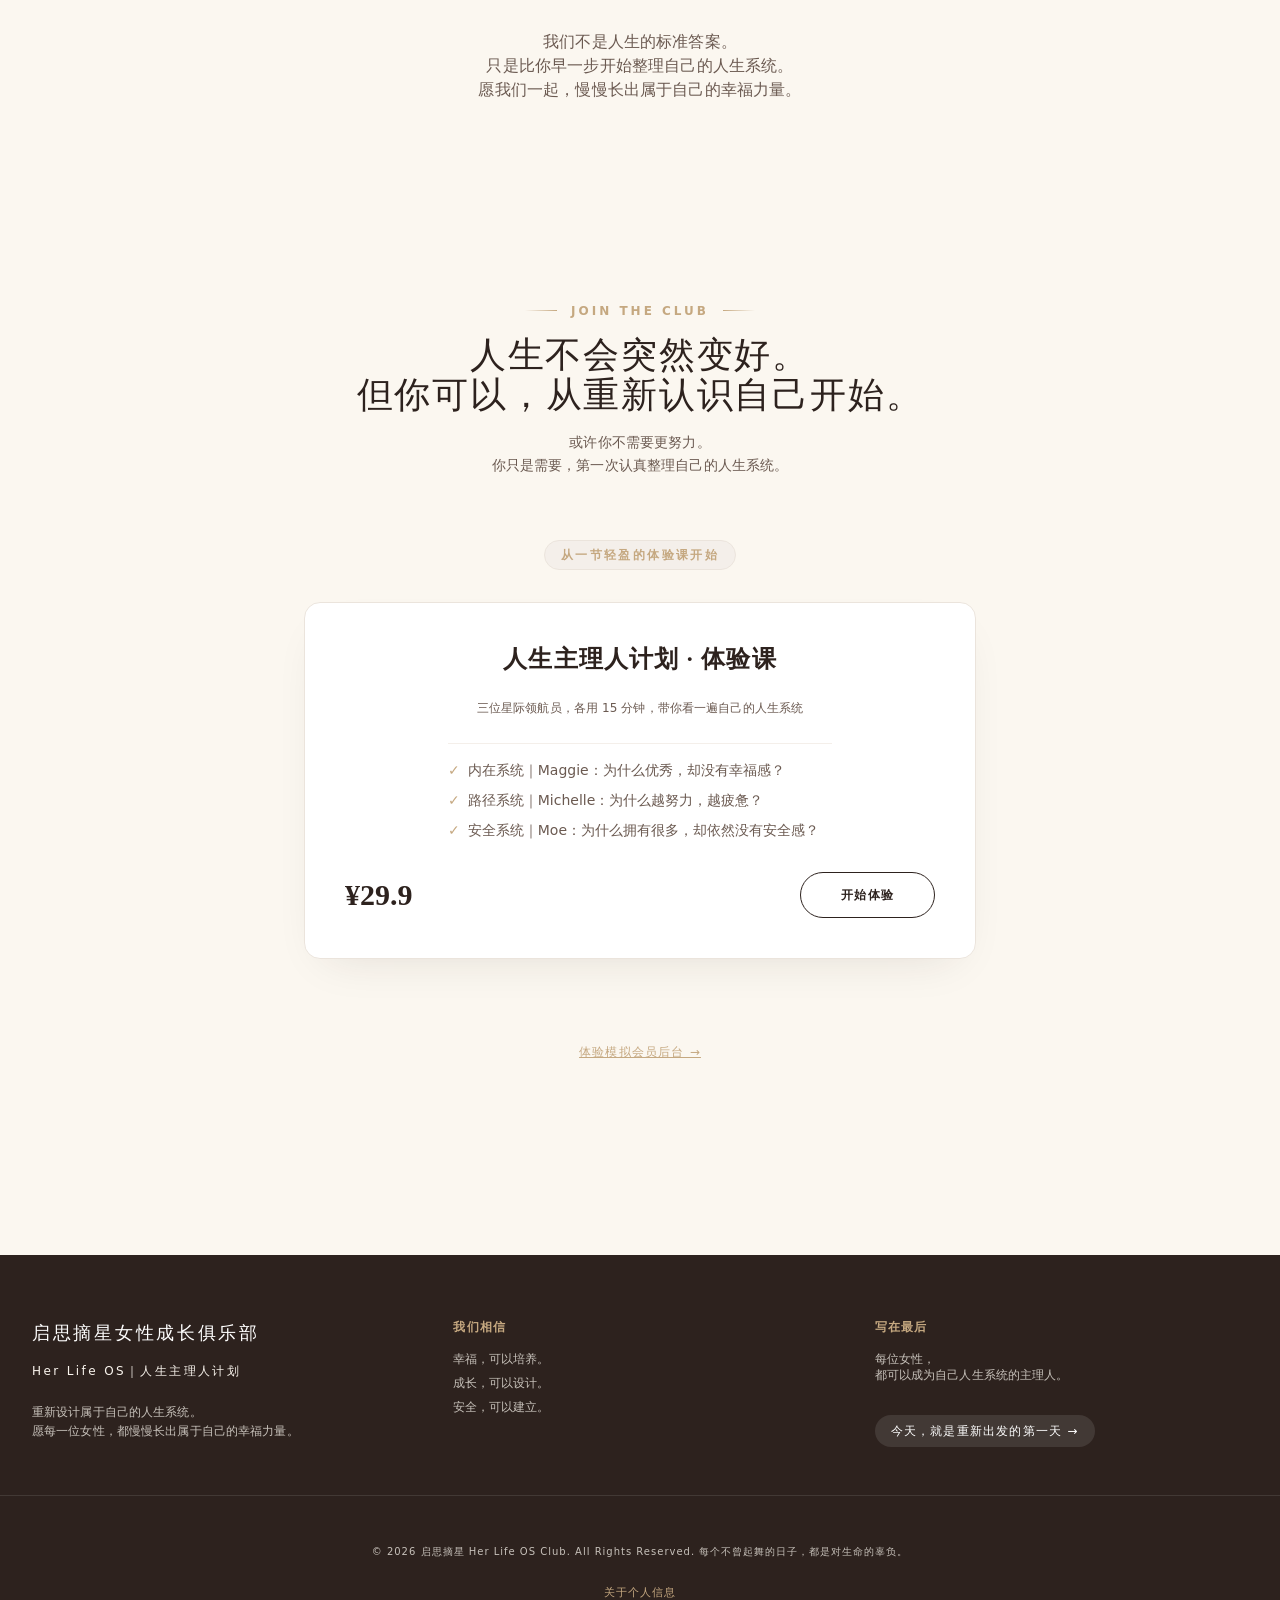
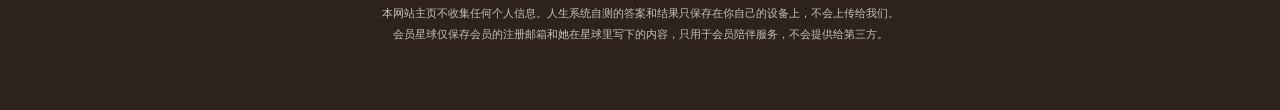
==== commit 0e05018c: "主页称呼改为「咨询」「X系统领航员」；会员须知改成大白话并调整顺序 Co-Authored-By: Claude Opus 5.5 <noreply@anthropic.com>" ====
--- a/index.html
+++ b/index.html
@@ -483,7 +483,7 @@
             @click="contactModalOpen = true"
             class="px-5 py-2 rounded-full text-xs tracking-widest bg-gradient-to-r from-[#C5A880] to-[#B39369] text-white hover:opacity-95 transition-opacity cursor-pointer font-bold"
           >
-            咨询主理人
+            咨询
           </button>
         </nav>
 
@@ -512,7 +512,7 @@
           @click="mobileMenuOpen = false; contactModalOpen = true"
           class="w-full py-2.5 rounded-full text-xs border border-custom-accent text-custom-accent text-center font-bold"
         >
-          咨询主理人
+          咨询
         </button>
       </div>
     </header>
@@ -646,13 +646,13 @@
               </div>
             </div>
             <div class="lg:col-span-5 bg-[#FAF8F5] rounded-xl border border-[#EBE4DC] p-6 space-y-6">
-              <div class="text-xs uppercase tracking-widest text-custom-accent font-semibold text-center border-b border-[#EBE4DC] pb-3">内在系统主理人</div>
+              <div class="text-xs uppercase tracking-widest text-custom-accent font-semibold text-center border-b border-[#EBE4DC] pb-3">内在系统领航员</div>
               <div>
                   <div class="overflow-hidden rounded-lg border border-[#EBE4DC] w-full mb-3">
                     <img src="images/img03.jpg" alt="Maggie Lin" class="w-full h-auto display-block"/>
                   </div>
                   <div class="font-serif text-base font-bold text-custom-primary">Maggie Lin</div>
-                  <div class="text-xs text-custom-accent font-light mt-0.5">幸福篇主理人 / 心理探索者</div>
+                  <div class="text-xs text-custom-accent font-light mt-0.5">心理探索者</div>
                 </div>
               <p class="text-xs text-custom-primary-light leading-relaxed font-light bg-white/70 p-4 rounded-lg border border-[#EBE4DC]">
                 “我们不是来上课的，我是来陪你将那些你早就知道的道理，一点点轻柔地、无压力地过进你的日常生活里。”
@@ -688,13 +688,13 @@
               </div>
             </div>
             <div class="lg:col-span-5 bg-[#FAF8F5] rounded-xl border border-[#EBE4DC] p-6 space-y-6">
-              <div class="text-xs uppercase tracking-widest text-custom-accent font-semibold text-center border-b border-[#EBE4DC] pb-3">路径系统主理人</div>
+              <div class="text-xs uppercase tracking-widest text-custom-accent font-semibold text-center border-b border-[#EBE4DC] pb-3">路径系统领航员</div>
               <div>
                   <div class="overflow-hidden rounded-lg border border-[#EBE4DC] w-full mb-3">
                     <img src="images/img04.jpg" alt="Michelle Jiang" class="w-full h-auto display-block"/>
                   </div>
                   <div class="font-serif text-base font-bold text-custom-primary">Michelle Jiang</div>
-                  <div class="text-xs text-custom-accent font-light mt-0.5">职涯篇主理人 / 商业成长同行者</div>
+                  <div class="text-xs text-custom-accent font-light mt-0.5">商业成长同行者</div>
                 </div>
               <p class="text-xs text-custom-primary-light leading-relaxed font-light bg-white/70 p-4 rounded-lg border border-[#EBE4DC]">
                 “成长不是不断证明自己，而是越来越知道，什么才真正值得投入。”
@@ -730,13 +730,13 @@
               </div>
             </div>
             <div class="lg:col-span-5 bg-[#FAF8F5] rounded-xl border border-[#EBE4DC] p-6 space-y-6">
-              <div class="text-xs uppercase tracking-widest text-custom-accent font-semibold text-center border-b border-[#EBE4DC] pb-3">安全系统主理人</div>
+              <div class="text-xs uppercase tracking-widest text-custom-accent font-semibold text-center border-b border-[#EBE4DC] pb-3">安全系统领航员</div>
               <div>
                   <div class="overflow-hidden rounded-lg border border-[#EBE4DC] w-full mb-3">
                     <img src="images/img05.jpg" alt="Moe Zhang" class="w-full h-auto display-block"/>
                   </div>
                   <div class="font-serif text-base font-bold text-custom-primary">Moe Zhang</div>
-                  <div class="text-xs text-custom-accent font-light mt-0.5">安全系统主理人｜财商规划师</div>
+                  <div class="text-xs text-custom-accent font-light mt-0.5">财商规划师</div>
                 </div>
               <p class="text-xs text-custom-primary-light leading-relaxed font-light bg-white/70 p-4 rounded-lg border border-[#EBE4DC]">
                 “真正的安全感，不是拥有多少财富，而是始终保有选择自己人生的底气。”
@@ -810,7 +810,7 @@
             </div>
             <div>
               <div class="font-serif text-xl font-bold text-custom-primary">Maggie</div>
-              <div class="text-xs text-custom-accent mt-1">内在系统陪伴者</div>
+              <div class="text-xs text-custom-accent mt-1">内在系统领航员</div>
             </div>
             <p class="text-xs text-custom-primary-light leading-relaxed">她相信：<br/>幸福不是偶然，<br/>而是一种可以培养的能力。</p>
             <button onclick="window.openFounderModal('maggie')" class="text-xs tracking-widest text-custom-accent hover:text-custom-primary underline underline-offset-4 cursor-pointer">打开她的人生小屋</button>
@@ -823,7 +823,7 @@
             </div>
             <div>
               <div class="font-serif text-xl font-bold text-custom-primary">Michelle</div>
-              <div class="text-xs text-custom-accent mt-1">路径系统陪伴者</div>
+              <div class="text-xs text-custom-accent mt-1">路径系统领航员</div>
             </div>
             <p class="text-xs text-custom-primary-light leading-relaxed">她相信：<br/>方向，<br/>比努力更重要。</p>
             <button onclick="window.openFounderModal('michelle')" class="text-xs tracking-widest text-custom-accent hover:text-custom-primary underline underline-offset-4 cursor-pointer">打开她的人生小屋</button>
@@ -836,7 +836,7 @@
             </div>
             <div>
               <div class="font-serif text-xl font-bold text-custom-primary">Moe</div>
-              <div class="text-xs text-custom-accent mt-1">安全系统陪伴者</div>
+              <div class="text-xs text-custom-accent mt-1">安全系统领航员</div>
             </div>
             <p class="text-xs text-custom-primary-light leading-relaxed">她相信：<br/>真正的安全感，<br/>来自始终拥有选择。</p>
             <button onclick="window.openFounderModal('moe')" class="text-xs tracking-widest text-custom-accent hover:text-custom-primary underline underline-offset-4 cursor-pointer">打开她的人生小屋</button>
@@ -1158,7 +1158,7 @@
         <img class="cb-portrait" src="images/cabin/moe-portrait.png" alt="Moe Zhang"/>
         <div class="cb-r">
           <img class="cb-sign" src="images/cabin/moe-sign.png" alt="Moe Zhang"/>
-          <ul class="cb-creds"><li>财商规划师</li><li>启思摘星俱乐部联合创始人</li><li>安全系统主理人</li></ul>
+          <ul class="cb-creds"><li>财商规划师</li><li>启思摘星俱乐部联合创始人</li><li>安全系统领航员</li></ul>
           <div class="cb-explore"><b>长期探索</b><span>财商规划<i>｜</i>风险管理<i>｜</i>人生安全系统</span></div>
         </div>
       </header>
